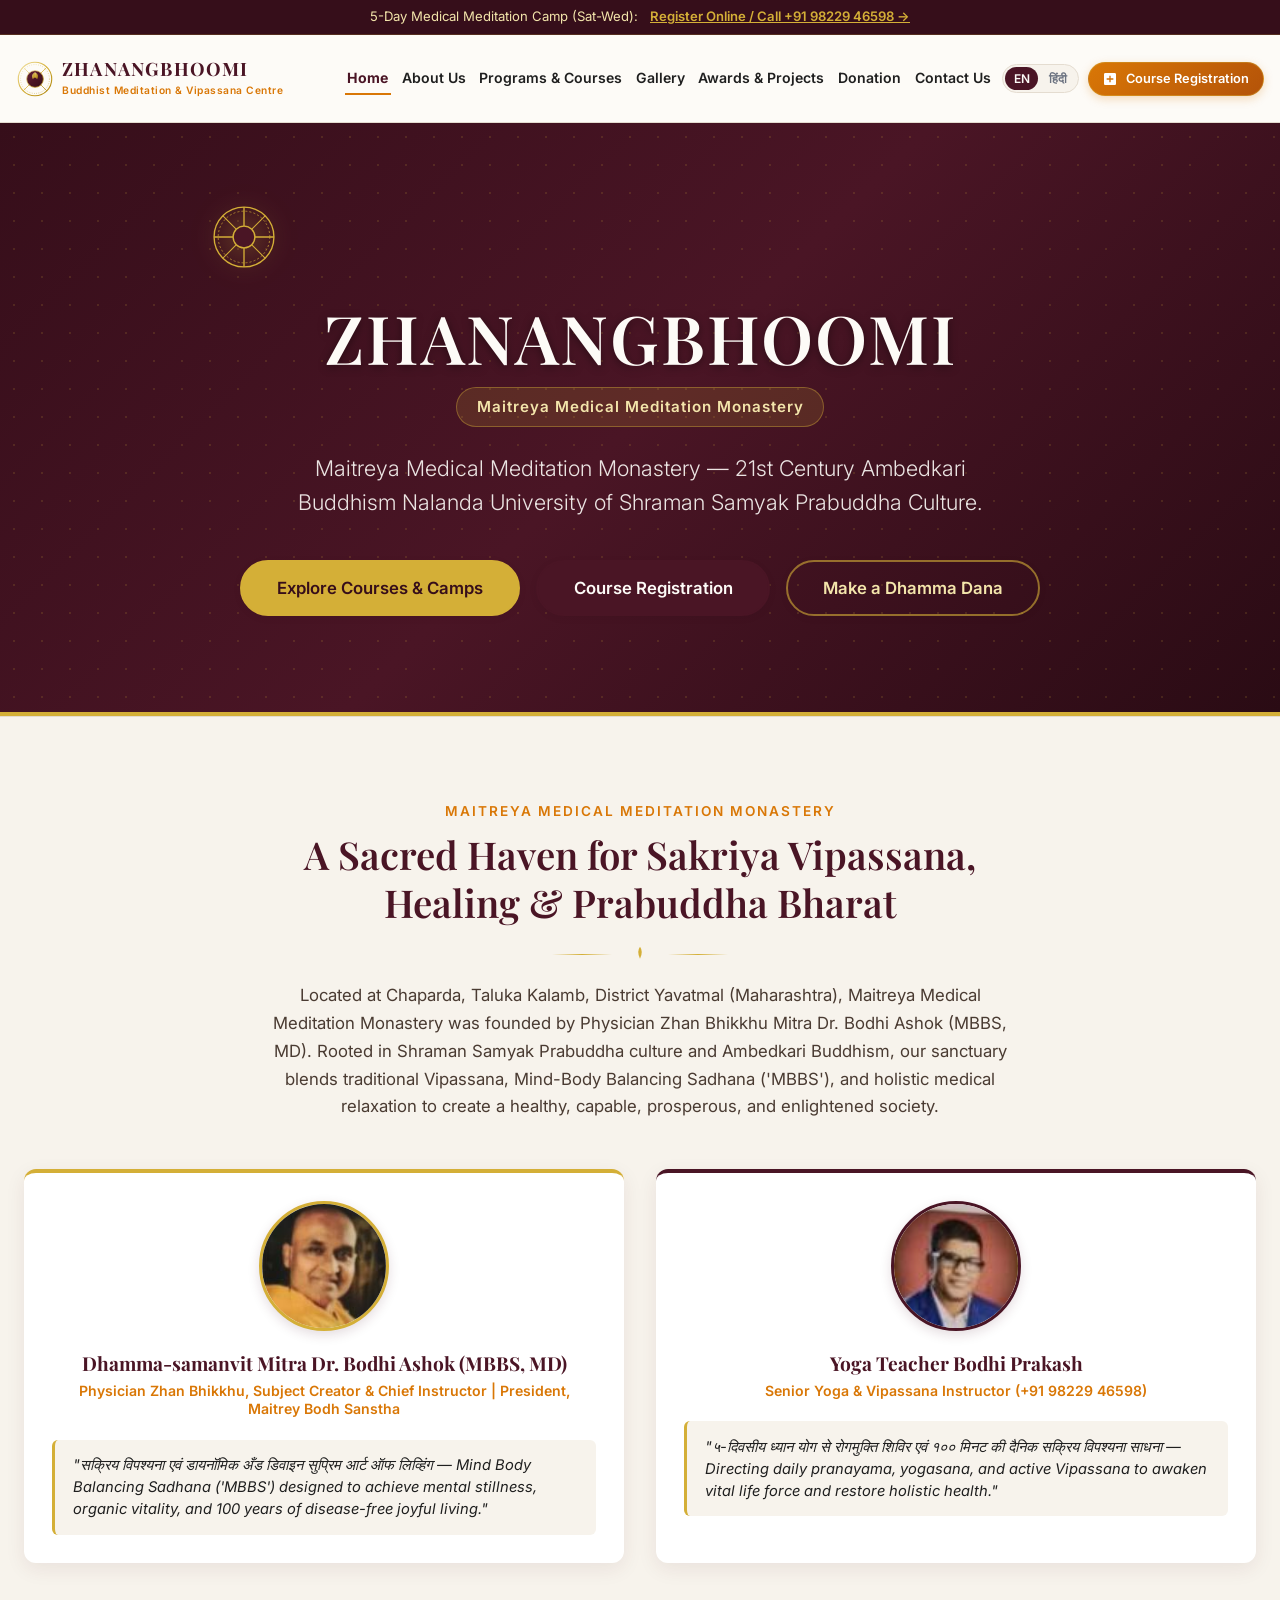
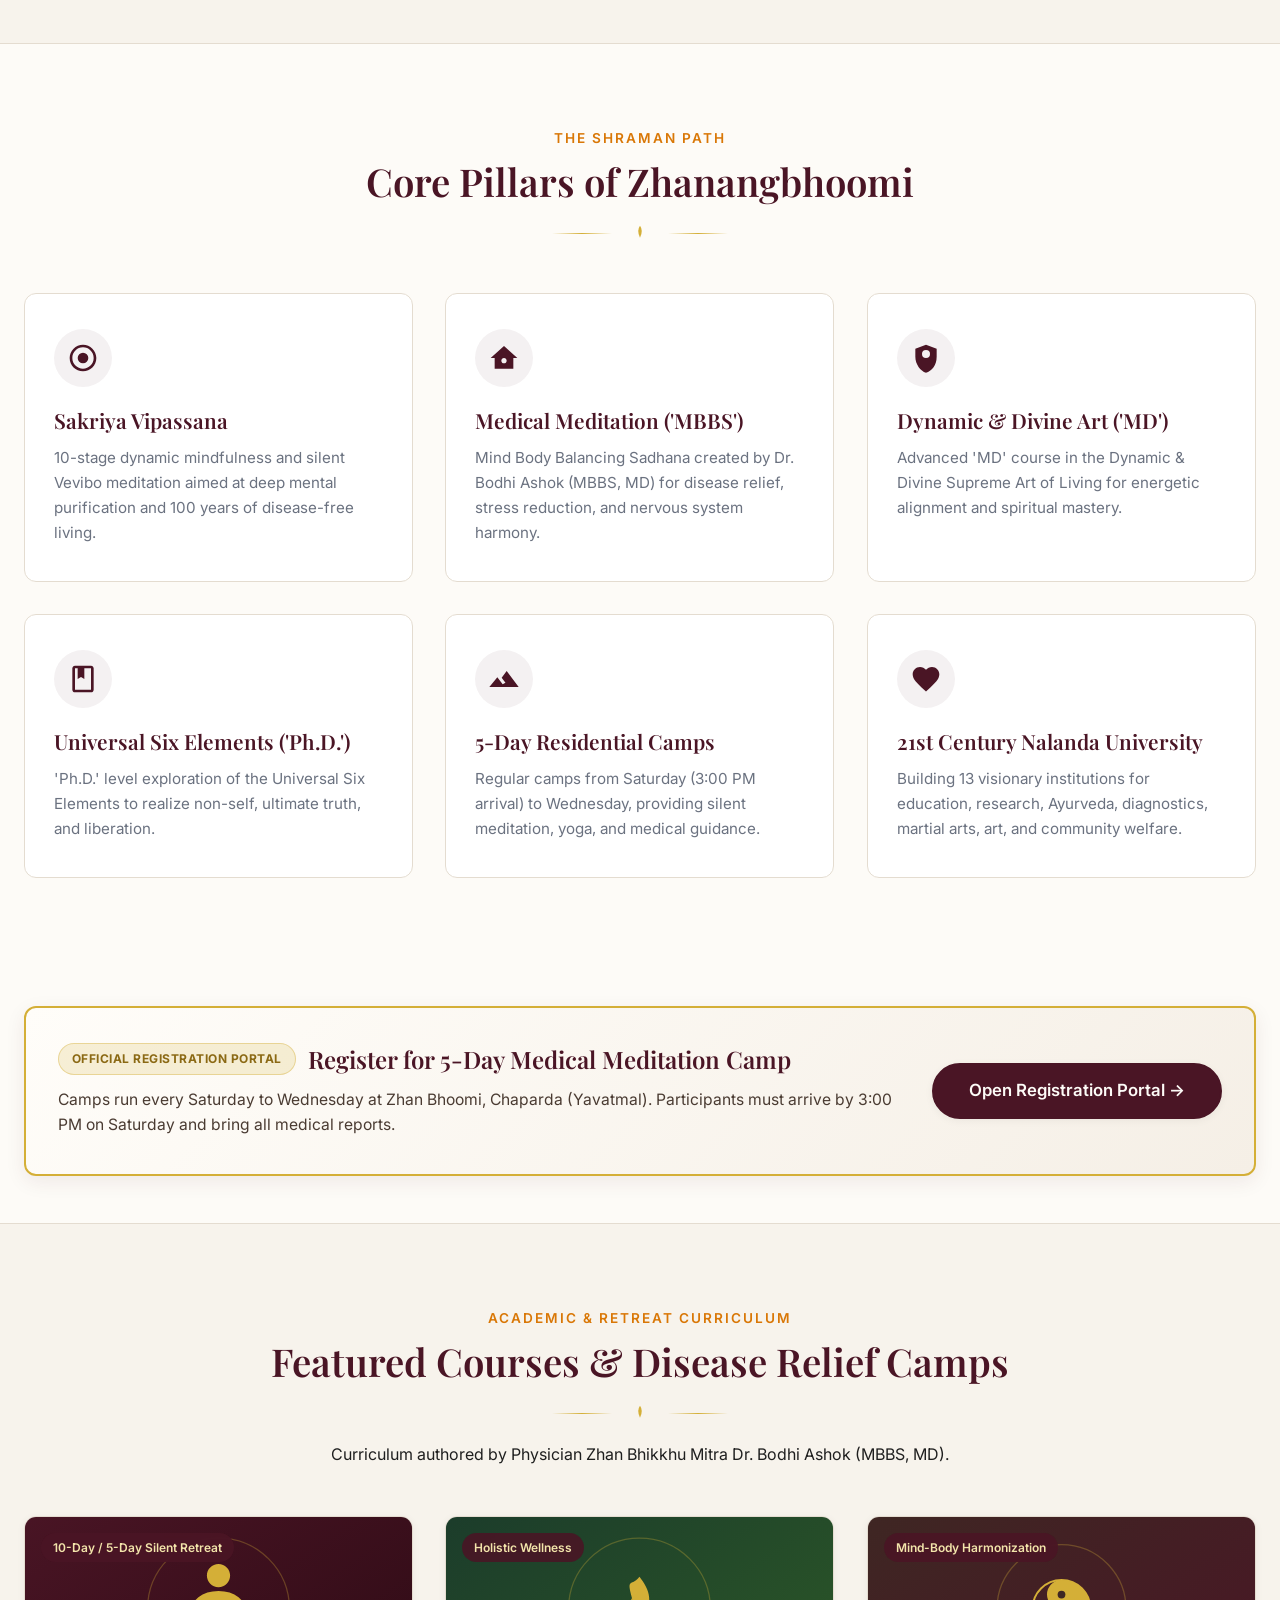
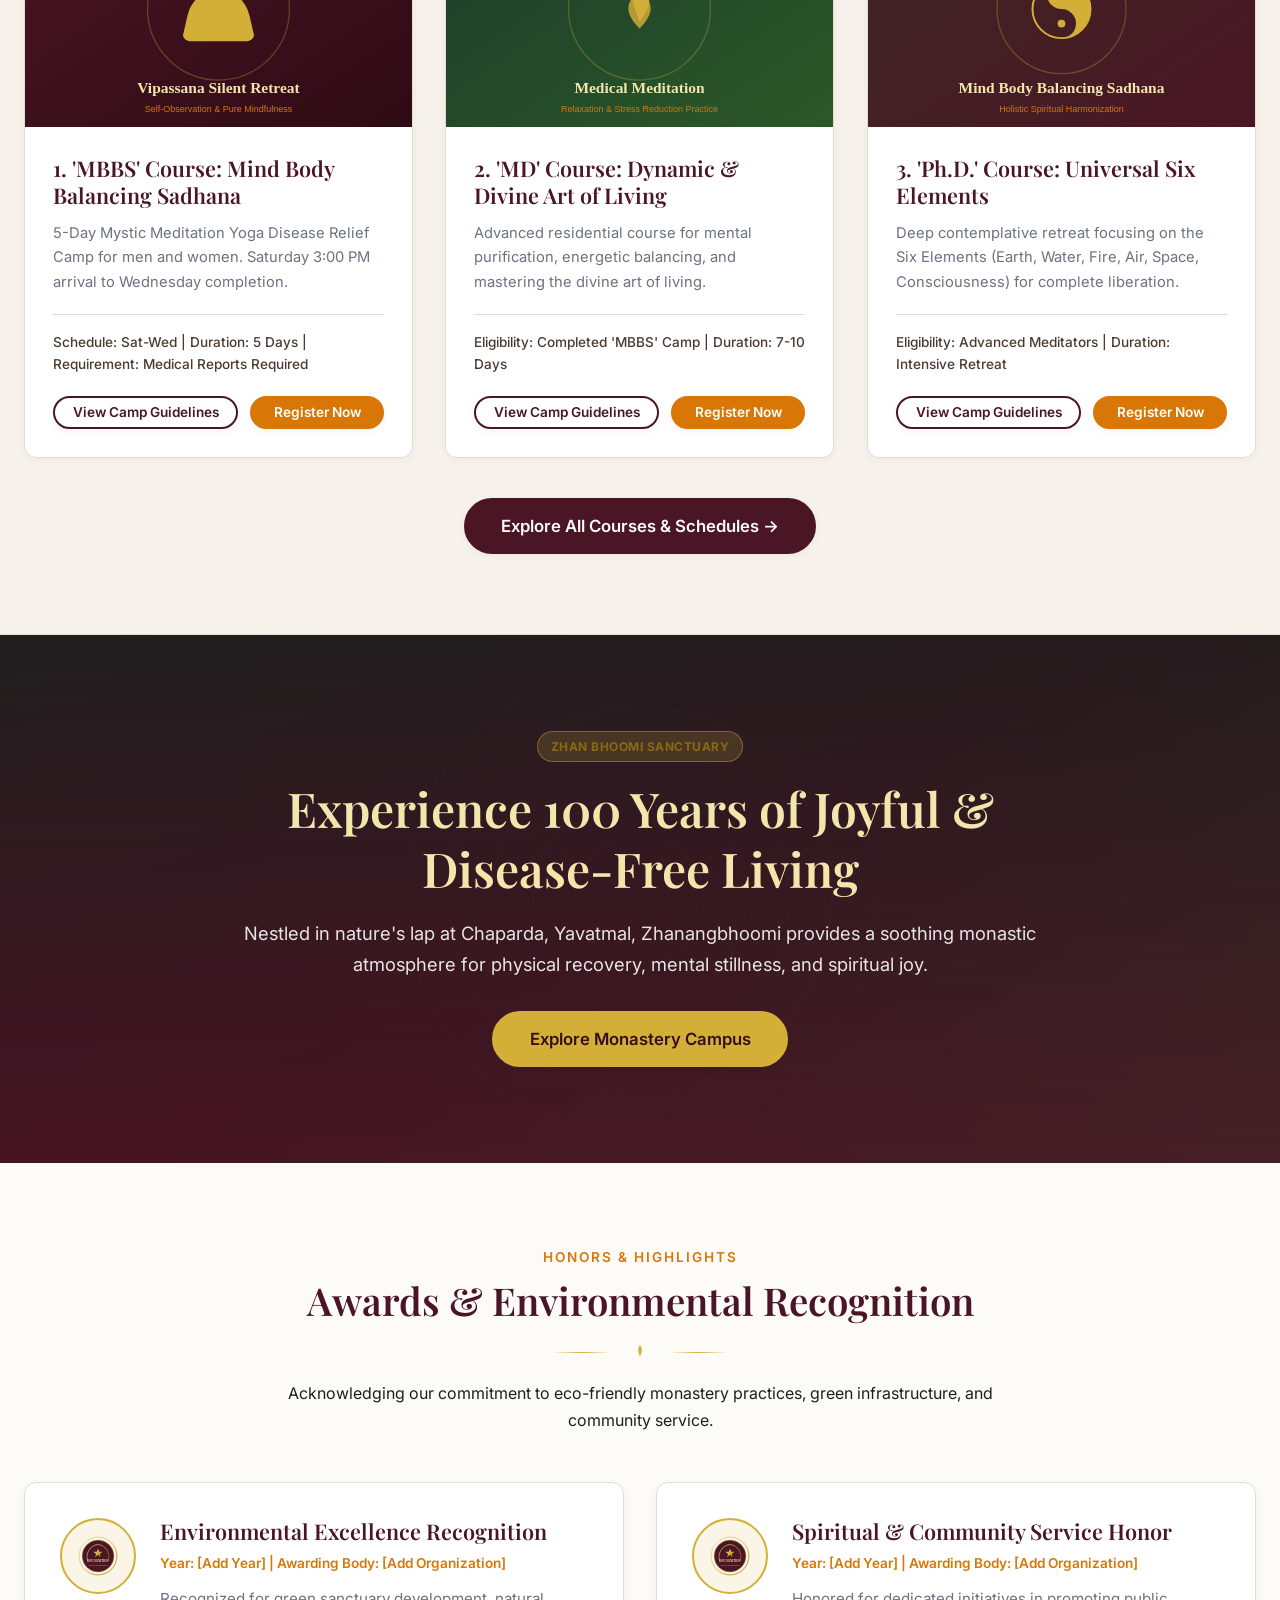
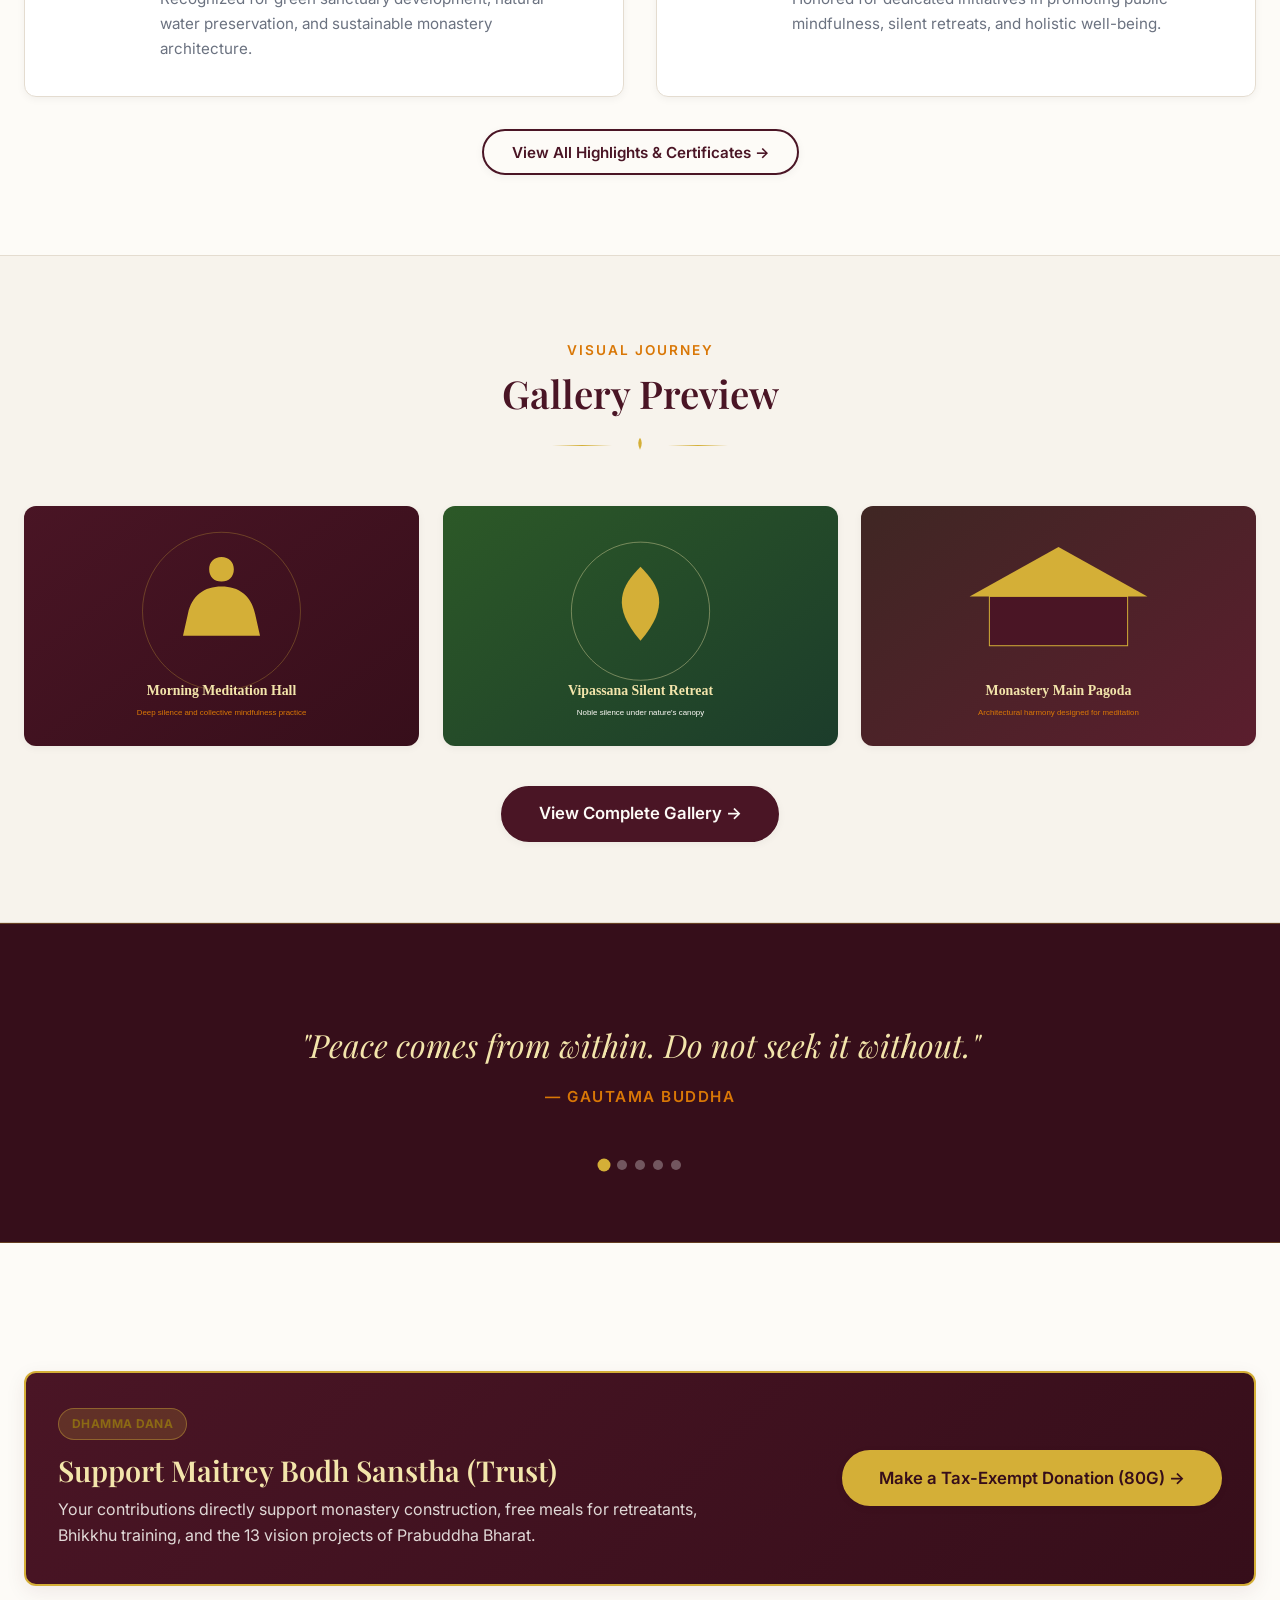
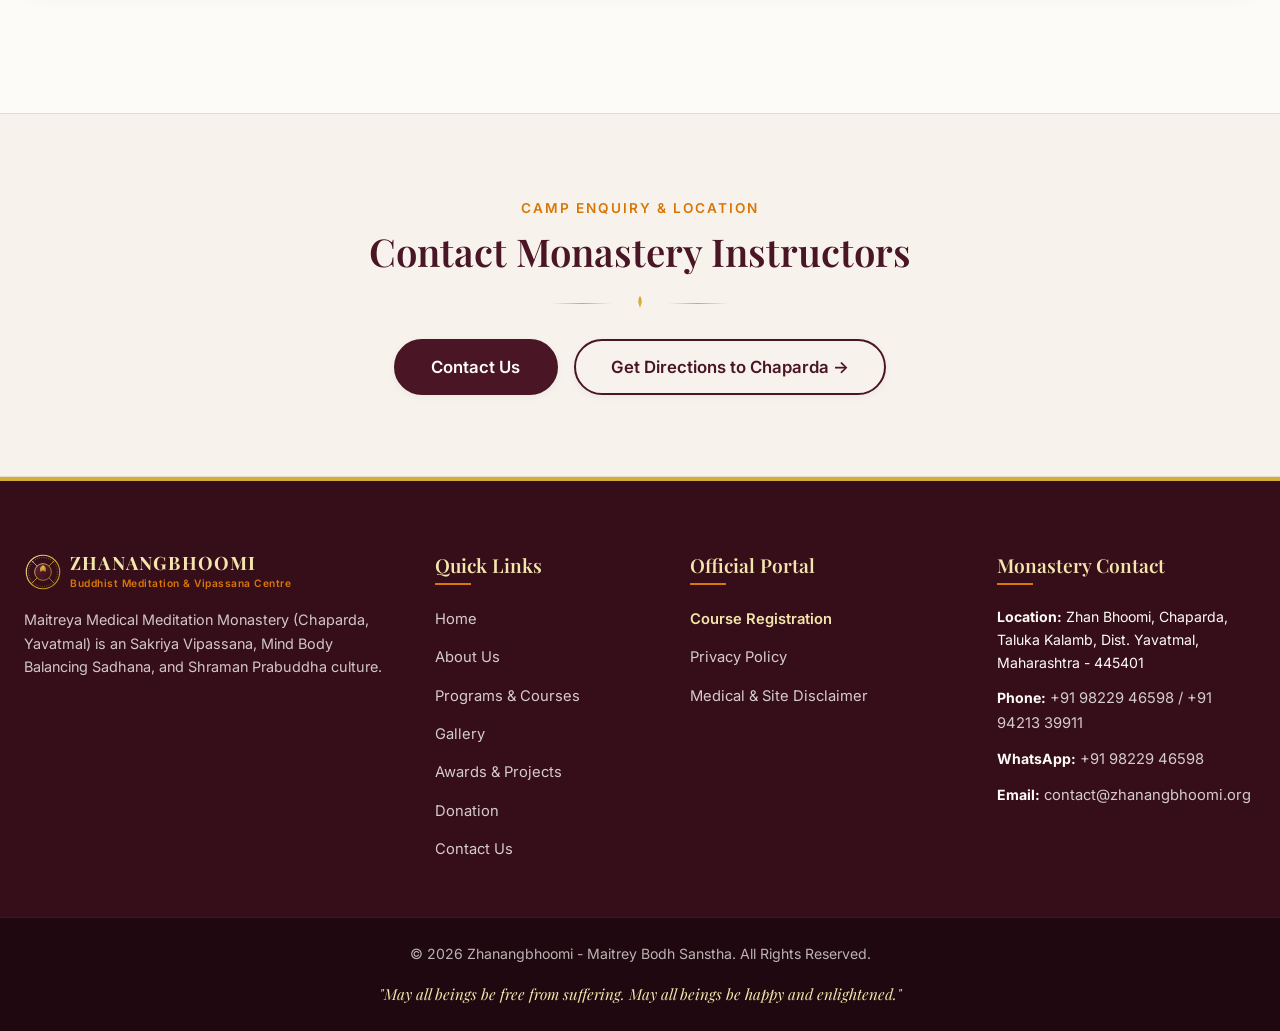
==== index.html @ bb073529 "Initial commit" ====
<!DOCTYPE html>
<html lang="en">
<head>
  <meta charset="UTF-8">
  <meta name="viewport" content="width=device-width, initial-scale=1.0">
  <title>Zhanangbhoomi | Buddhist Meditation &amp; Vipassana Centre</title>
  
  <!-- SEO & OpenGraph Meta Tags -->
  <meta name="description" content="Zhanangbhoomi is a peaceful Buddhist meditation, Vipassana and Medical Meditation Centre dedicated to mindfulness, inner peace, mind-body balance, and spiritual growth.">
  <meta name="keywords" content="Zhanangbhoomi, Buddhist Meditation, Vipassana Centre, Medical Meditation, Mind Body Balancing Sadhana, Maitreya Monastery, Yoga, Meditation Camp">
  <meta name="author" content="Zhanangbhoomi Buddhist Monastery">
  <link rel="canonical" href="https://zhanangbhoomi.org/">

  <!-- OpenGraph / Facebook -->
  <meta property="og:type" content="website">
  <meta property="og:url" content="https://zhanangbhoomi.org/">
  <meta property="og:title" content="Zhanangbhoomi | Buddhist Meditation & Vipassana Centre">
  <meta property="og:description" content="A peaceful sanctuary for meditation, mindfulness, Vipassana, and spiritual transformation.">
  <meta property="og:image" content="https://zhanangbhoomi.org/assets/images/hero/hero-bg.svg">

  <!-- Twitter Card -->
  <meta name="twitter:card" content="summary_large_image">
  <meta name="twitter:title" content="Zhanangbhoomi | Buddhist Meditation & Vipassana Centre">
  <meta name="twitter:description" content="A peaceful sanctuary for meditation, mindfulness, Vipassana, and spiritual transformation.">

  <!-- Stylesheets -->
  <link rel="stylesheet" href="assets/css/style.css">
  <link rel="stylesheet" href="assets/css/animation.css">

  <!-- Favicon / SVG Mark -->
  <link rel="icon" type="image/svg+xml" href="assets/images/logo/logo-mark.svg">
</head>
<body>

  <!-- Top Announcement Bar -->
  <div class="top-notice-bar">
    <div class="container">
      <span data-i18n="top_notice">Official Registration Portal:</span>
      <a href="https://course.zhanangbhoomi.org" target="_blank" rel="noopener noreferrer" data-i18n="top_notice_link">Register for Upcoming Meditation Courses &rarr;</a>
    </div>
  </div>

  <!-- Site Sticky Header -->
  <header class="site-header">
    <div class="container">
      <div class="header-inner">
        <!-- Logo -->
        <a href="index.html" class="brand-logo" aria-label="Zhanangbhoomi Homepage">
          <img src="assets/images/logo/logo-mark.svg" alt="Zhanangbhoomi Lotus Emblem" class="logo-icon-svg">
          <div class="brand-text-group">
            <span class="brand-name" data-i18n="hero_title">ZHANANGBHOOMI</span>
            <span class="brand-subtitle" data-i18n="site_subtitle">Buddhist Meditation &amp; Vipassana Centre</span>
          </div>
        </a>

        <!-- Mobile Menu Toggle Button -->
        <button type="button" class="mobile-nav-toggle" aria-label="Toggle Navigation Menu" aria-expanded="false">
          <span class="hamburger-line line-1"></span>
          <span class="hamburger-line line-2"></span>
          <span class="hamburger-line line-3"></span>
        </button>

        <!-- Navigation Links Wrapper -->
        <div class="nav-menu-wrapper">
          <nav aria-label="Main Navigation">
            <ul class="nav-list">
              <li><a href="index.html" class="nav-link active" data-i18n="nav_home">Home</a></li>
              <li><a href="about.html" class="nav-link" data-i18n="nav_about">About Us</a></li>
              <li><a href="programs.html" class="nav-link" data-i18n="nav_programs">Programs</a></li>
              <li><a href="gallery.html" class="nav-link" data-i18n="nav_gallery">Gallery</a></li>
              <li><a href="awards.html" class="nav-link" data-i18n="nav_awards">Awards</a></li>
              <li><a href="donation.html" class="nav-link" data-i18n="nav_donation">Donation</a></li>
              <li><a href="contact.html" class="nav-link" data-i18n="nav_contact">Contact</a></li>
            </ul>
          </nav>

          <!-- Language Selector -->
          <div class="lang-selector" role="group" aria-label="Language Selector">
            <button type="button" class="lang-btn active" data-lang="en">EN</button>
            <button type="button" class="lang-btn" data-lang="hi">हिंदी</button>
          </div>

          <!-- Customized Registration Portal Action Button -->
          <div class="header-actions">
            <a href="https://course.zhanangbhoomi.org" target="_blank" rel="noopener noreferrer" class="btn-registration-portal js-portal-url">
              <svg class="portal-icon" viewBox="0 0 24 24"><path d="M19 3H5c-1.1 0-2 .9-2 2v14c0 1.1.9 2 2 2h14c1.1 0 2-.9 2-2V5c0-1.1-.9-2-2-2zm-2 10h-4v4h-2v-4H7v-2h4V7h2v4h4v2z"/></svg>
              <span data-i18n="nav_register_btn">Course Registration</span>
            </a>
          </div>
        </div>
      </div>
    </div>
  </header>
  <div class="nav-backdrop"></div>

  <!-- Main Content -->
  <main id="main-content">

    <!-- Hero Section -->
    <section class="hero-section">
      <div class="hero-bg-pattern"></div>
      <div class="container">
        <div class="hero-content reveal">
          <div class="hero-symbol-wrapper">
            <svg class="hero-dharma-icon lotus-glow" viewBox="0 0 100 100">
              <circle cx="50" cy="50" r="44" fill="none" stroke="#D4AF37" stroke-width="2"/>
              <circle cx="50" cy="50" r="38" fill="none" stroke="#D4AF37" stroke-width="1" stroke-dasharray="3,3"/>
              <line x1="50" y1="6" x2="50" y2="94" stroke="#D4AF37" stroke-width="2"/>
              <line x1="6" y1="50" x2="94" y2="50" stroke="#D4AF37" stroke-width="2"/>
              <line x1="19" y1="19" x2="81" y2="81" stroke="#D4AF37" stroke-width="1.5"/>
              <line x1="19" y1="81" x2="81" y2="19" stroke="#D4AF37" stroke-width="1.5"/>
              <circle cx="50" cy="50" r="16" fill="#4A1525" stroke="#D4AF37" stroke-width="2"/>
            </svg>
          </div>

          <h1 class="hero-title" data-i18n="hero_title">ZHANANGBHOOMI</h1>
          <div class="hero-subtitle-pill" data-i18n="monastery_title">Maitreya Medical Meditation Monastery &amp; Vipassana Centre</div>

          <p class="hero-tagline" data-i18n="hero_tagline">
            A peaceful sanctuary dedicated to meditation, mindfulness, Vipassana, mind-body balancing, and inner spiritual transformation.
          </p>

          <div class="hero-buttons">
            <a href="programs.html" class="btn btn-gold btn-lg" data-i18n="btn_explore_programs">
              Explore Meditation Programs
            </a>
            <a href="https://course.zhanangbhoomi.org" target="_blank" rel="noopener noreferrer" class="btn btn-primary btn-lg js-portal-url" data-i18n="nav_register_btn">
              Course Registration
            </a>
            <a href="donation.html" class="btn btn-outline btn-lg" style="color: var(--color-gold-light); border-color: rgba(212,175,55,0.6);" data-i18n="btn_support_centre">
              Support Our Centre
            </a>
          </div>
        </div>
      </div>
    </section>

    <!-- Welcome Section -->
    <section class="section-padding bg-alt">
      <div class="container">
        <div class="section-header reveal">
          <span class="section-subtitle" data-i18n="welcome_subtitle">WELCOME TO ZHANANGBHOOMI</span>
          <h2 class="section-title" data-i18n="welcome_title">A Peaceful Haven for Silence, Healing &amp; Dhamma</h2>
          <div class="divider-lotus">
            <svg class="lotus-icon-small" viewBox="0 0 100 100">
              <path d="M50 20 Q65 40 50 70 Q35 40 50 20 Z" fill="#D4AF37"/>
            </svg>
          </div>
          <p style="font-size: 1.05rem; color: var(--color-earth);" data-i18n="welcome_text">
            Nestled in a pristine natural environment, Zhanangbhoomi offers a serene space for seekers, meditators, and individuals longing for mental clarity and spiritual awakening. Rooted in traditional Buddhist philosophy and compassionate mindfulness, our monastery provides authentic guidance in Vipassana, Medical Meditation, and Mind-Body Balancing Sadhana.
          </p>
        </div>

        <!-- Teachers Section -->
        <div class="grid-2" style="display: grid; grid-template-columns: repeat(auto-fit, minmax(320px, 1fr)); gap: 2rem; margin-top: 2rem;">
          <div class="teacher-card reveal delay-100">
            <div class="teacher-img-wrapper">
              <img src="assets/images/instructors/dr-bodhi-ashok.jpg" alt="Dhamma-samanvit Mitra Dr. Bodhi Ashok (MBBS, MD)" class="teacher-img" loading="lazy">
            </div>
            <h3 class="teacher-name" data-i18n="founder_title">Dhamma-samanvit Mitra Dr. Bodhi Ashok (MBBS, MD)</h3>
            <div class="teacher-role" data-i18n="founder_role">Physician Zhan Bhikkhu, Subject Creator &amp; Chief Instructor | President, Maitrey Bodh Sanstha</div>
            <div class="teacher-thoughts">
              "सक्रिय विपश्यना एवं डायनॉमिक अँड डिवाइन सुप्रिम आर्ट ऑफ लिव्हिंग — Mind Body Balancing Sadhana ('MBBS') designed to achieve mental stillness, organic vitality, and 100 years of disease-free joyful living."
            </div>
          </div>

          <div class="teacher-card reveal delay-200" style="border-top-color: var(--color-burgundy);">
            <div class="teacher-img-wrapper" style="border-color: var(--color-burgundy);">
              <img src="assets/images/instructors/bodhi-prakash.jpg" alt="Yoga Teacher Bodhi Prakash" class="teacher-img" loading="lazy">
            </div>
            <h3 class="teacher-name" data-i18n="instructor_title">Yoga Teacher Bodhi Prakash</h3>
            <div class="teacher-role" data-i18n="instructor_role">Senior Yoga &amp; Vipassana Instructor (+91 98229 46598 / +91 94213 39911)</div>
            <div class="teacher-thoughts">
              "५-दिवसीय ध्यान योग से रोगमुक्ति शिविर एवं १०० मिनट की दैनिक सक्रिय विपश्यना साधना — Directing daily pranayama, yogasana, and active Vipassana to awaken vital life force and restore holistic health."
            </div>
          </div>
        </div>

      </div>
    </section>

    <!-- Why Visit Section -->
    <section class="section-padding">
      <div class="container">
        <div class="section-header reveal">
          <span class="section-subtitle" data-i18n="why_subtitle">THE DHAMMA PATH</span>
          <h2 class="section-title" data-i18n="why_title">Why Experience Zhanangbhoomi?</h2>
          <div class="divider-lotus">
            <svg class="lotus-icon-small" viewBox="0 0 100 100">
              <path d="M50 20 Q65 40 50 70 Q35 40 50 20 Z" fill="#D4AF37"/>
            </svg>
          </div>
        </div>

        <div class="grid-3">
          <div class="feature-card reveal delay-100">
            <div class="feature-icon-wrapper">
              <svg class="feature-icon-svg" viewBox="0 0 24 24"><path d="M12 2C6.48 2 2 6.48 2 12s4.48 10 10 10 10-4.48 10-10S17.52 2 12 2zm0 18c-4.41 0-8-3.59-8-8s3.59-8 8-8 8 3.59 8 8-3.59 8-8 8z"/><circle cx="12" cy="12" r="4"/></svg>
            </div>
            <h3 class="feature-title" data-i18n="f1_title">Vipassana Meditation</h3>
            <p class="feature-desc" data-i18n="f1_desc">Experience self-observation and deep mental purification through authentic silent retreats designed to cultivate wisdom and equanimity.</p>
          </div>

          <div class="feature-card reveal delay-200">
            <div class="feature-icon-wrapper">
              <svg class="feature-icon-svg" viewBox="0 0 24 24"><path d="M12 3L2 12h3v8h14v-8h3L12 3zm0 13c-1.1 0-2-.9-2-2s.9-2 2-2 2 .9 2 2-.9 2-2 2z"/></svg>
            </div>
            <h3 class="feature-title" data-i18n="f2_title">Peaceful Environment</h3>
            <p class="feature-desc" data-i18n="f2_desc">Immerse yourself in clean air, lush monastery gardens, and quiet contemplation halls away from city distractions.</p>
          </div>

          <div class="feature-card reveal delay-300">
            <div class="feature-icon-wrapper">
              <svg class="feature-icon-svg" viewBox="0 0 24 24"><path d="M12 2L4 5v6c0 5.55 3.84 10.74 8 12 4.16-1.26 8-5.45 8-12V5l-8-3zm0 4a3 3 0 110 6 3 3 0 010-6z"/></svg>
            </div>
            <h3 class="feature-title" data-i18n="f3_title">Mind Body Balancing</h3>
            <p class="feature-desc" data-i18n="f3_desc">Integrated Medical Meditation and gentle yoga practices intended to support relaxation, emotional equilibrium, and holistic well-being.</p>
          </div>

          <div class="feature-card reveal delay-100">
            <div class="feature-icon-wrapper">
              <svg class="feature-icon-svg" viewBox="0 0 24 24"><path d="M18 2H6c-1.1 0-2 .9-2 2v16c0 1.1.9 2 2 2h12c1.1 0 2-.9 2-2V4c0-1.1-.9-2-2-2zm0 18H6V4h2v8l2.5-1.5L13 12V4h5v16z"/></svg>
            </div>
            <h3 class="feature-title" data-i18n="f4_title">Buddhist Teachings</h3>
            <p class="feature-desc" data-i18n="f4_desc">Learn timeless principles of Metta (loving-kindness), Karuna (compassion), Sila (moral discipline), and Panna (wisdom).</p>
          </div>

          <div class="feature-card reveal delay-200">
            <div class="feature-icon-wrapper">
              <svg class="feature-icon-svg" viewBox="0 0 24 24"><path d="M14 6l-3.75 5 2.85 3.8L11 16l-4-5.33L1 18h22L14 6z"/></svg>
            </div>
            <h3 class="feature-title" data-i18n="f5_title">Nature &amp; Silence</h3>
            <p class="feature-desc" data-i18n="f5_desc">Surround yourself with mountains, trees, and soothing natural silence that naturally stills the racing mind.</p>
          </div>

          <div class="feature-card reveal delay-300">
            <div class="feature-icon-wrapper">
              <svg class="feature-icon-svg" viewBox="0 0 24 24"><path d="M12 21.35l-1.45-1.32C5.4 15.36 2 12.28 2 8.5 2 5.42 4.42 3 7.5 3c1.74 0 3.41.81 4.5 2.09C13.09 3.81 14.76 3 16.5 3 19.58 3 22 5.42 22 8.5c0 3.78-3.4 6.86-8.55 11.54L12 21.35z"/></svg>
            </div>
            <h3 class="feature-title" data-i18n="f6_title">Personal Transformation</h3>
            <p class="feature-desc" data-i18n="f6_desc">Develop inner resilience, emotional clarity, and a deeper connection to your higher spiritual potential.</p>
          </div>
        </div>
      </div>
    </section>

    <!-- Official Course Registration Portal Component -->
    <section class="container">
      <div class="portal-component-banner reveal">
        <div class="portal-banner-inner">
          <div class="portal-info">
            <div class="portal-header-group">
              <span class="badge badge-gold" data-i18n="portal_badge">Official Registration Portal</span>
              <h3 class="portal-title" data-i18n="portal_banner_title">Manage Your Meditation Course Registration</h3>
            </div>
            <p class="portal-desc" data-i18n="portal_banner_desc">
              Course registration and participant management for all Vipassana retreats, 5-day camps, and medical meditation programs are handled securely through our official online portal.
            </p>
          </div>
          <div class="portal-cta">
            <a href="https://course.zhanangbhoomi.org" target="_blank" rel="noopener noreferrer" class="btn btn-primary btn-lg js-portal-url" data-i18n="btn_open_portal">
              Open Registration Portal &rarr;
            </a>
          </div>
        </div>
      </div>
    </section>

    <!-- Featured Meditation Programs Section -->
    <section class="section-padding bg-alt">
      <div class="container">
        <div class="section-header reveal">
          <span class="section-subtitle" data-i18n="courses_subtitle">UPCOMING COURSES &amp; CAMPS</span>
          <h2 class="section-title" data-i18n="courses_title">Meditation &amp; Sadhana Programs</h2>
          <div class="divider-lotus">
            <svg class="lotus-icon-small" viewBox="0 0 100 100">
              <path d="M50 20 Q65 40 50 70 Q35 40 50 20 Z" fill="#D4AF37"/>
            </svg>
          </div>
          <p data-i18n="courses_lead">Explore structured retreats designed for beginners as well as experienced meditators.</p>
        </div>

        <div class="grid-3">
          <article class="course-card reveal delay-100">
            <div class="course-image-wrapper">
              <img src="assets/images/programs/vipassana.svg" alt="Vipassana Meditation Retreat" class="course-img" loading="lazy">
              <span class="course-tag">10-Day / 5-Day Silent Retreat</span>
            </div>
            <div class="course-body">
              <h3 class="course-title" data-i18n="c1_title">1. Vipassana Meditation Retreat</h3>
              <p class="course-desc" data-i18n="c1_desc">An intensive residential course in self-observation and noble silence to experience deep mental stillness and purification.</p>
              <div class="course-meta" data-i18n="c1_meta">
                <span>Duration: 10 Days / 5 Days | Eligibility: All Seekers</span>
              </div>
              <div class="course-actions">
                <a href="programs.html#vipassana" class="btn btn-outline btn-sm" style="flex: 1;" data-i18n="btn_view_details">View Details</a>
                <a href="https://course.zhanangbhoomi.org" target="_blank" rel="noopener noreferrer" class="btn btn-secondary btn-sm js-portal-url" style="flex: 1;" data-i18n="btn_register_now">Register Now</a>
              </div>
            </div>
          </article>

          <article class="course-card reveal delay-200">
            <div class="course-image-wrapper">
              <img src="assets/images/programs/medical-meditation.svg" alt="Medical Meditation Program" class="course-img" loading="lazy">
              <span class="course-tag">Holistic Wellness</span>
            </div>
            <div class="course-body">
              <h3 class="course-title" data-i18n="c2_title">2. Medical Meditation &amp; Relaxation</h3>
              <p class="course-desc" data-i18n="c2_desc">Mindfulness and guided relaxation practices intended to support stress reduction, nervous system calm, and overall well-being.</p>
              <div class="course-meta" data-i18n="c2_meta">
                <span>Duration: 5 Days | Eligibility: Open to All</span>
              </div>
              <div class="course-actions">
                <a href="programs.html#medical-meditation" class="btn btn-outline btn-sm" style="flex: 1;" data-i18n="btn_view_details">View Details</a>
                <a href="https://course.zhanangbhoomi.org" target="_blank" rel="noopener noreferrer" class="btn btn-secondary btn-sm js-portal-url" style="flex: 1;" data-i18n="btn_register_now">Register Now</a>
              </div>
            </div>
          </article>

          <article class="course-card reveal delay-300">
            <div class="course-image-wrapper">
              <img src="assets/images/programs/sadhana.svg" alt="Mind Body Balancing Sadhana" class="course-img" loading="lazy">
              <span class="course-tag">Mind-Body Harmonization</span>
            </div>
            <div class="course-body">
              <h3 class="course-title" data-i18n="c3_title">3. Mind Body Balancing Sadhana</h3>
              <p class="course-desc" data-i18n="c3_desc">A specialized spiritual sadhana combining breathwork, gentle yoga postures, and focused Buddhist concentration exercises.</p>
              <div class="course-meta" data-i18n="c3_meta">
                <span>Duration: 7 Days | Eligibility: Beginners &amp; Advanced</span>
              </div>
              <div class="course-actions">
                <a href="programs.html#sadhana" class="btn btn-outline btn-sm" style="flex: 1;" data-i18n="btn_view_details">View Details</a>
                <a href="https://course.zhanangbhoomi.org" target="_blank" rel="noopener noreferrer" class="btn btn-secondary btn-sm js-portal-url" style="flex: 1;" data-i18n="btn_register_now">Register Now</a>
              </div>
            </div>
          </article>
        </div>

        <div class="text-center" style="margin-top: 2.5rem;">
          <a href="programs.html" class="btn btn-primary btn-lg" data-i18n="btn_view_all_courses">View All Meditation Courses &rarr;</a>
        </div>
      </div>
    </section>

    <!-- Monastery Environment Showcase Banner -->
    <section class="environment-banner reveal">
      <div class="container">
        <div class="environment-text">
          <span class="badge badge-gold" style="margin-bottom: 1rem;" data-i18n="env_badge">PEACEFUL SANCTUARY</span>
          <h2 class="environment-heading" data-i18n="env_title">A Place Where Nature, Silence &amp; Meditation Come Together</h2>
          <p style="font-size: 1.15rem; opacity: 0.9; margin-bottom: 2rem;" data-i18n="env_desc">
            Experience the soothing atmosphere of Maitreya Monastery — where sacred grounds, natural greenery, and disciplined monastic life create the ideal environment for spiritual transformation.
          </p>
          <a href="gallery.html" class="btn btn-gold btn-lg" data-i18n="btn_explore_env">Explore Monastery Environment</a>
        </div>
      </div>
    </section>

    <!-- Awards & Recognition Preview Section -->
    <section class="section-padding">
      <div class="container">
        <div class="section-header reveal">
          <span class="section-subtitle" data-i18n="awards_subtitle">HONORS &amp; HIGHLIGHTS</span>
          <h2 class="section-title" data-i18n="awards_title">Awards &amp; Environmental Recognition</h2>
          <div class="divider-lotus">
            <svg class="lotus-icon-small" viewBox="0 0 100 100">
              <path d="M50 20 Q65 40 50 70 Q35 40 50 20 Z" fill="#D4AF37"/>
            </svg>
          </div>
          <p data-i18n="awards_lead">Acknowledging our commitment to eco-friendly monastery practices, green infrastructure, and community service.</p>
        </div>

        <div class="grid-2" style="display: grid; grid-template-columns: repeat(auto-fit, minmax(320px, 1fr)); gap: 2rem;">
          <div class="award-card reveal delay-100">
            <div class="award-badge-wrapper">
              <img src="assets/images/awards/award-placeholder.svg" alt="Award Badge" class="award-badge-icon">
            </div>
            <div class="award-details">
              <h3 class="award-title" data-i18n="a1_title">Environmental Excellence Recognition</h3>
              <div class="award-meta-line" data-i18n="a1_meta">Year: [Add Year] | Awarding Body: [Add Organization]</div>
              <p class="award-desc" data-i18n="a1_desc">Recognized for green sanctuary development, natural water preservation, and sustainable monastery architecture.</p>
            </div>
          </div>

          <div class="award-card reveal delay-200">
            <div class="award-badge-wrapper">
              <img src="assets/images/awards/award-placeholder.svg" alt="Award Badge" class="award-badge-icon">
            </div>
            <div class="award-details">
              <h3 class="award-title" data-i18n="a2_title">Spiritual &amp; Community Service Honor</h3>
              <div class="award-meta-line" data-i18n="a2_meta">Year: [Add Year] | Awarding Body: [Add Organization]</div>
              <p class="award-desc" data-i18n="a2_desc">Honored for dedicated initiatives in promoting public mindfulness, silent retreats, and holistic well-being.</p>
            </div>
          </div>
        </div>

        <div class="text-center" style="margin-top: 2rem;">
          <a href="awards.html" class="btn btn-outline" data-i18n="btn_all_awards">View All Highlights &amp; Certificates &rarr;</a>
        </div>
      </div>
    </section>

    <!-- Gallery Preview Section -->
    <section class="section-padding bg-alt">
      <div class="container">
        <div class="section-header reveal">
          <span class="section-subtitle" data-i18n="gallery_subtitle">VISUAL JOURNEY</span>
          <h2 class="section-title" data-i18n="gallery_title">Gallery Preview</h2>
          <div class="divider-lotus">
            <svg class="lotus-icon-small" viewBox="0 0 100 100">
              <path d="M50 20 Q65 40 50 70 Q35 40 50 20 Z" fill="#D4AF37"/>
            </svg>
          </div>
        </div>

        <div class="gallery-grid">
          <div class="gallery-item reveal delay-100">
            <div class="gallery-card">
              <img src="assets/images/gallery/gallery-1.svg" alt="Morning Meditation Hall" loading="lazy">
              <div class="gallery-overlay">
                <h4 class="gallery-title">Morning Meditation Hall</h4>
                <p class="gallery-desc">Quiet group meditation in the early dawn</p>
              </div>
            </div>
          </div>

          <div class="gallery-item reveal delay-200">
            <div class="gallery-card">
              <img src="assets/images/gallery/gallery-2.svg" alt="Vipassana Silent Retreat" loading="lazy">
              <div class="gallery-overlay">
                <h4 class="gallery-title">Vipassana Silent Retreat</h4>
                <p class="gallery-desc">Meditators practicing walking mindfulness</p>
              </div>
            </div>
          </div>

          <div class="gallery-item reveal delay-300">
            <div class="gallery-card">
              <img src="assets/images/gallery/gallery-3.svg" alt="Monastery Main Pagoda" loading="lazy">
              <div class="gallery-overlay">
                <h4 class="gallery-title">Monastery Main Pagoda</h4>
                <p class="gallery-desc">Peaceful Buddhist architectural dome</p>
              </div>
            </div>
          </div>
        </div>

        <div class="text-center" style="margin-top: 2.5rem;">
          <a href="gallery.html" class="btn btn-primary btn-lg" data-i18n="btn_view_gallery">View Complete Gallery &rarr;</a>
        </div>
      </div>
    </section>

    <!-- Inspirational Quote Rotator Section -->
    <section class="quote-rotator-section">
      <div class="container">
        <div class="quote-box">
          <p id="rotator-quote" class="rotator-quote">"Peace comes from within. Do not seek it without."</p>
          <span id="rotator-author" class="rotator-author">— Gautama Buddha</span>
        </div>
        <div id="rotator-dots" class="rotator-dots"></div>
      </div>
    </section>

    <!-- Donation CTA Section -->
    <section class="section-padding">
      <div class="container">
        <div class="portal-component-banner reveal" style="background: linear-gradient(135deg, #4A1525 0%, #360E1A 100%); color: var(--color-cream); border-color: var(--color-gold);">
          <div class="portal-banner-inner">
            <div>
              <span class="badge badge-gold" style="margin-bottom: 0.75rem;" data-i18n="donation_subtitle">DANA — THE PRACTICE OF GIVING</span>
              <h3 style="color: var(--color-gold-light); font-size: 1.8rem; margin-bottom: 0.5rem;" data-i18n="donation_title">Support the Path of Dhamma</h3>
              <p style="color: rgba(253,251,247,0.85); font-size: 1rem; max-width: 680px;" data-i18n="donation_text">
                Your generous contributions support course maintenance, meals for retreatants, monastery upkeep, and educational Dhamma initiatives.
              </p>
            </div>
            <div>
              <a href="donation.html" class="btn btn-gold btn-lg" data-i18n="btn_make_donation">Make a Donation &rarr;</a>
            </div>
          </div>
        </div>
      </div>
    </section>

    <!-- Contact CTA Section -->
    <section class="section-padding bg-alt text-center">
      <div class="container reveal">
        <span class="section-subtitle" data-i18n="contact_subtitle">VISIT &amp; MEDITATE WITH US</span>
        <h2 class="section-title" data-i18n="contact_title">Experience the Peace of Zhanangbhoomi</h2>
        <div class="divider-lotus">
          <svg class="lotus-icon-small" viewBox="0 0 100 100">
            <path d="M50 20 Q65 40 50 70 Q35 40 50 20 Z" fill="#D4AF37"/>
          </svg>
        </div>
        <div style="display: flex; gap: 1rem; justify-content: center; flex-wrap: wrap; margin-top: 1.5rem;">
          <a href="contact.html" class="btn btn-primary btn-lg" data-i18n="btn_contact_us">Contact Us</a>
          <a href="https://maps.google.com/?q=Zhanangbhoomi+Buddhist+Meditation+Centre" target="_blank" rel="noopener noreferrer" class="btn btn-outline btn-lg js-map-url" data-i18n="btn_get_directions">Get Directions &rarr;</a>
        </div>
      </div>
    </section>

  </main>

  <!-- Site Footer -->
  <footer class="site-footer">
    <div class="container">
      <div class="footer-grid">
        <div class="footer-col-about">
          <a href="index.html" class="brand-logo" style="margin-bottom: 1rem;">
            <img src="assets/images/logo/logo-mark.svg" alt="Zhanangbhoomi Emblem" class="logo-icon-svg">
            <div class="brand-text-group">
              <span class="brand-name" data-i18n="hero_title">ZHANANGBHOOMI</span>
              <span class="brand-subtitle" data-i18n="site_subtitle">Buddhist Meditation &amp; Vipassana Centre</span>
            </div>
          </a>
          <p class="footer-about-text" data-i18n="footer_about">
            Maitreya Medical Meditation Monastery is a peaceful sanctuary devoted to Vipassana, mindfulness, mind-body balancing sadhana, and Buddhist spiritual growth.
          </p>
          <!-- Social Links (Commented Out)
          <div class="social-links">
            <a href="#" target="_blank" rel="noopener noreferrer" class="social-icon-btn" aria-label="Facebook">FB</a>
            <a href="#" target="_blank" rel="noopener noreferrer" class="social-icon-btn" aria-label="Instagram">IG</a>
            <a href="#" target="_blank" rel="noopener noreferrer" class="social-icon-btn" aria-label="YouTube">YT</a>
            <a href="#" class="social-icon-btn js-whatsapp-link" aria-label="WhatsApp">WA</a>
          </div>
          -->
        </div>

        <div>
          <h4 class="footer-heading" data-i18n="footer_quick_links">Quick Links</h4>
          <ul class="footer-links">
            <li><a href="/" data-i18n="nav_home">Home Page</a></li>
            <li><a href="about.html" data-i18n="nav_about">About Zhanangbhoomi</a></li>
            <li><a href="programs.html" data-i18n="nav_programs">Meditation Courses</a></li>
            <li><a href="gallery.html" data-i18n="nav_gallery">Monastery Gallery</a></li>
            <li><a href="awards.html" data-i18n="nav_awards">Awards &amp; Highlights</a></li>
            <li><a href="donation.html" data-i18n="nav_donation">Support Dhamma</a></li>
            <li><a href="contact.html" data-i18n="nav_contact">Contact Us</a></li>
          </ul>
        </div>

        <div>
          <h4 class="footer-heading" data-i18n="footer_official_portal">Official Portal</h4>
          <ul class="footer-links">
            <li><a href="https://course.zhanangbhoomi.org" target="_blank" rel="noopener noreferrer" class="js-portal-url" style="color: var(--color-gold-light); font-weight: 600;" data-i18n="nav_register_btn">&bull; Course Registration Portal</a></li>
            <li><a href="privacy-policy.html">Privacy Policy</a></li>
            <li><a href="disclaimer.html">Medical &amp; Site Disclaimer</a></li>
          </ul>
        </div>

        <div>
          <h4 class="footer-heading" data-i18n="footer_contact_details">Contact Details</h4>
          <ul class="footer-links" style="font-size: 0.88rem;">
            <li><strong>Location:</strong> <span class="js-address">Zhan Bhoomi, Chaparda, Taluka Kalamb, Dist. Yavatmal, Maharashtra - 445401</span></li>
            <li><strong>Phone:</strong> <a href="tel:+919822946598" class="js-phone">+91 98229 46598 / +91 94213 39911</a></li>
            <li><strong>WhatsApp:</strong> <a href="https://wa.me/919822946598" target="_blank" rel="noopener noreferrer" class="js-whatsapp-link">+91 98229 46598</a></li>
            <li><strong>Email:</strong> <a href="mailto:info@zhanangbhoomi.org" class="js-email">info@zhanangbhoomi.org</a></li>
          </ul>
        </div>
      </div>
    </div>

    <div class="footer-bottom">
      <div class="container">
        <p data-i18n="footer_copyright">&copy; 2026 Zhanangbhoomi Buddhist Meditation &amp; Vipassana Centre. All Rights Reserved.</p>
        <p class="metta-quote" data-i18n="metta_quote">"May all beings be happy. May all beings be peaceful."</p>
      </div>
    </div>
  </footer>

  <!-- Scripts -->
  <script src="assets/js/config.js"></script>
  <script src="assets/js/translations.js"></script>
  <script src="assets/js/main.js"></script>
</body>
</html>
---- assets/css/style.css ----
/* ==========================================================================
   ZHANANGBHOOMI - Modern Buddhist Meditation Centre Stylesheet
   Color Palette: Deep Burgundy, Saffron, Warm Gold, Cream, Soft Green, Dark Charcoal
   ========================================================================== */

/* --------------------------------------------------------------------------
   1. GOOGLE FONTS IMPORT & CSS VARIABLES
   -------------------------------------------------------------------------- */
@import url('https://fonts.googleapis.com/css2?family=Inter:wght@300;400;500;600;700&family=Playfair+Display:ital,wght@0,500;0,600;0,700;1,400&family=Noto+Sans+Devanagari:wght@400;500;600&display=swap');

:root {
  /* Color System */
  --color-burgundy: #4A1525;
  --color-burgundy-dark: #360E1A;
  --color-burgundy-light: #641F33;
  --color-saffron: #D97706;
  --color-saffron-hover: #B45309;
  --color-gold: #D4AF37;
  --color-gold-light: #F3E5AB;
  --color-cream: #FDFBF7;
  --color-cream-alt: #F7F3EC;
  --color-sand: #EFE8DC;
  --color-earth: #4A3B32;
  --color-green: #2D5A27;
  --color-green-light: #4D7C47;
  --color-charcoal: #1F1F1F;
  --color-muted: #6B7280;
  --color-white: #FFFFFF;
  --color-border: #E4DCD0;

  /* Typography */
  --font-serif: 'Playfair Display', Georgia, serif;
  --font-sans: 'Inter', -apple-system, BlinkMacSystemFont, 'Segoe UI', Roboto, sans-serif;
  --font-devanagari: 'Noto Sans Devanagari', sans-serif;

  /* Layout & Spacing */
  --header-height: 88px;
  --container-width: 1300px;
  --border-radius-sm: 6px;
  --border-radius-md: 12px;
  --border-radius-lg: 20px;
  --transition-fast: 0.2s ease;
  --transition-normal: 0.3s ease;
  --transition-slow: 0.5s ease;

  /* Shadows */
  --shadow-sm: 0 2px 8px rgba(0, 0, 0, 0.05);
  --shadow-md: 0 6px 20px rgba(74, 21, 37, 0.08);
  --shadow-lg: 0 12px 36px rgba(74, 21, 37, 0.12);
}

/* --------------------------------------------------------------------------
   2. RESET & BASE STYLES
   -------------------------------------------------------------------------- */
*, *::before, *::after {
  box-sizing: border-box;
  margin: 0;
  padding: 0;
}

html {
  scroll-behavior: smooth;
  font-size: 16px;
  -webkit-text-size-adjust: 100%;
}

body {
  font-family: var(--font-sans);
  background-color: var(--color-cream);
  color: var(--color-charcoal);
  line-height: 1.65;
  overflow-x: hidden;
  min-height: 100vh;
  display: flex;
  flex-direction: column;
}

img, svg {
  max-width: 100%;
  height: auto;
  display: block;
}

a {
  color: var(--color-burgundy);
  text-decoration: none;
  transition: color var(--transition-fast);
}

a:hover {
  color: var(--color-saffron);
}

button, input, select, textarea {
  font-family: inherit;
  font-size: inherit;
}

button {
  cursor: pointer;
  border: none;
  background: none;
}

:focus-visible {
  outline: 3px solid var(--color-saffron);
  outline-offset: 3px;
}

.container {
  width: 100%;
  max-width: var(--container-width);
  margin: 0 auto;
  padding: 0 1.5rem;
}

.text-center { text-align: center; }
.text-right { text-align: right; }

/* --------------------------------------------------------------------------
   3. TYPOGRAPHY & SECTION HEADINGS
   -------------------------------------------------------------------------- */
h1, h2, h3, h4, h5, h6 {
  font-family: var(--font-serif);
  color: var(--color-burgundy);
  font-weight: 600;
  line-height: 1.25;
}

h1 { font-size: clamp(2.2rem, 4vw, 3.5rem); }
h2 { font-size: clamp(1.8rem, 3vw, 2.6rem); }
h3 { font-size: clamp(1.3rem, 2vw, 1.8rem); }
h4 { font-size: 1.2rem; }

p {
  margin-bottom: 1rem;
}

p:last-child {
  margin-bottom: 0;
}

.section-header {
  text-align: center;
  max-width: 760px;
  margin: 0 auto 3rem auto;
}

.section-subtitle {
  text-transform: uppercase;
  letter-spacing: 2px;
  font-size: 0.85rem;
  font-weight: 600;
  color: var(--color-saffron);
  margin-bottom: 0.5rem;
  display: inline-block;
}

.section-title {
  margin-bottom: 1rem;
  position: relative;
}

.divider-lotus {
  display: flex;
  align-items: center;
  justify-content: center;
  gap: 1rem;
  margin: 1rem 0;
}

.divider-lotus::before,
.divider-lotus::after {
  content: '';
  height: 1px;
  width: 60px;
  background: linear-gradient(90deg, transparent, var(--color-gold), transparent);
}

.lotus-icon-small {
  width: 24px;
  height: 24px;
  fill: var(--color-gold);
}

/* --------------------------------------------------------------------------
   4. BUTTONS & BADGES
   -------------------------------------------------------------------------- */
.btn {
  display: inline-flex;
  align-items: center;
  justify-content: center;
  gap: 0.6rem;
  padding: 0.85rem 1.75rem;
  font-size: 0.95rem;
  font-weight: 600;
  border-radius: 50px;
  transition: all var(--transition-normal);
  text-decoration: none;
  line-height: 1;
  box-shadow: var(--shadow-sm);
  white-space: nowrap;
}

.btn-primary {
  background-color: var(--color-burgundy);
  color: var(--color-cream);
  border: 2px solid var(--color-burgundy);
}

.btn-primary:hover {
  background-color: var(--color-saffron);
  border-color: var(--color-saffron);
  color: var(--color-white);
  transform: translateY(-2px);
  box-shadow: var(--shadow-md);
}

.btn-secondary {
  background-color: var(--color-saffron);
  color: var(--color-white);
  border: 2px solid var(--color-saffron);
}

.btn-secondary:hover {
  background-color: var(--color-saffron-hover);
  border-color: var(--color-saffron-hover);
  color: var(--color-white);
  transform: translateY(-2px);
}

.btn-outline {
  background-color: transparent;
  color: var(--color-burgundy);
  border: 2px solid var(--color-burgundy);
}

.btn-outline:hover {
  background-color: var(--color-burgundy);
  color: var(--color-cream);
  transform: translateY(-2px);
}

.btn-gold {
  background-color: var(--color-gold);
  color: var(--color-burgundy-dark);
  border: 2px solid var(--color-gold);
}

.btn-gold:hover {
  background-color: #C5A030;
  color: var(--color-burgundy-dark);
  transform: translateY(-2px);
}

/* Custom Registration Portal Header Button */
.btn-registration-portal {
  background: linear-gradient(135deg, var(--color-saffron) 0%, #B45309 100%);
  color: #FFFFFF !important;
  font-size: 0.86rem;
  font-weight: 600;
  padding: 0.65rem 1.25rem;
  border-radius: 50px;
  border: 1px solid rgba(212, 175, 55, 0.4);
  box-shadow: 0 3px 10px rgba(217, 119, 6, 0.25);
  white-space: nowrap;
  display: inline-flex;
  align-items: center;
  gap: 0.5rem;
  transition: all var(--transition-normal);
  text-decoration: none;
  line-height: 1;
}

.btn-registration-portal:hover {
  background: linear-gradient(135deg, var(--color-burgundy) 0%, #360E1A 100%);
  color: var(--color-gold-light) !important;
  border-color: var(--color-gold);
  transform: translateY(-2px);
  box-shadow: 0 5px 15px rgba(74, 21, 37, 0.3);
}

.btn-registration-portal .portal-icon {
  width: 16px;
  height: 16px;
  fill: currentColor;
  flex-shrink: 0;
}

.btn-sm {
  padding: 0.5rem 1.1rem;
  font-size: 0.85rem;
}

.btn-lg {
  padding: 1.1rem 2.2rem;
  font-size: 1.05rem;
}

.badge {
  display: inline-flex;
  align-items: center;
  gap: 0.4rem;
  padding: 0.3rem 0.8rem;
  font-size: 0.75rem;
  font-weight: 700;
  text-transform: uppercase;
  letter-spacing: 0.5px;
  border-radius: 50px;
  background-color: rgba(217, 119, 6, 0.12);
  color: var(--color-saffron);
  border: 1px solid rgba(217, 119, 6, 0.3);
}

.badge-gold {
  background-color: rgba(212, 175, 55, 0.18);
  color: #8B6914;
  border-color: rgba(212, 175, 55, 0.4);
}

/* --------------------------------------------------------------------------
   5. HEADER & NAVIGATION
   -------------------------------------------------------------------------- */
.top-notice-bar {
  background-color: var(--color-burgundy-dark);
  color: var(--color-gold-light);
  font-size: 0.82rem;
  padding: 0.4rem 0;
  text-align: center;
  border-bottom: 1px solid rgba(212, 175, 55, 0.2);
}

.top-notice-bar a {
  color: var(--color-gold);
  font-weight: 600;
  text-decoration: underline;
  margin-left: 0.5rem;
}

.site-header {
  position: sticky;
  top: 0;
  left: 0;
  right: 0;
  z-index: 1000;
  background-color: rgba(253, 251, 247, 0.98);
  backdrop-filter: blur(12px);
  -webkit-backdrop-filter: blur(12px);
  border-bottom: 1px solid var(--color-border);
  transition: all var(--transition-normal);
  height: var(--header-height);
  display: flex;
  align-items: center;
  width: 100%;
}

.site-header .container {
  max-width: 100%;
  width: 100%;
  padding: 0 1.5rem;
}

.site-header.scrolled {
  box-shadow: var(--shadow-md);
  height: 74px;
}

.header-inner {
  display: flex;
  align-items: center;
  justify-content: space-between;
  width: 100%;
  gap: clamp(0.5rem, 1.2vw, 1.25rem);
}

/* Brand Logo Layout */
.brand-logo {
  display: flex;
  align-items: center;
  gap: 0.75rem;
  text-decoration: none;
  flex-shrink: 0;
}

.logo-icon-svg {
  width: 44px;
  height: 44px;
  flex-shrink: 0;
}

.brand-text-group {
  display: flex;
  flex-direction: column;
}

.brand-name {
  font-family: var(--font-serif);
  font-size: 1.35rem;
  font-weight: 700;
  letter-spacing: 1.2px;
  color: var(--color-burgundy);
  line-height: 1.1;
  white-space: nowrap;
}

/* FORCES SUBTITLE IN ONE SINGLE LINE ALWAYS */
.brand-subtitle {
  font-size: 0.72rem;
  color: var(--color-saffron);
  font-weight: 600;
  letter-spacing: 0.5px;
  margin-top: 2px;
  white-space: nowrap;
}

/* Nav Menu & Alignment Fixes */
.nav-menu-wrapper {
  display: flex;
  align-items: center;
  gap: clamp(0.4rem, 1vw, 1.1rem);
  flex-shrink: 1;
  min-width: 0;
}

.nav-list {
  display: flex;
  align-items: center;
  gap: clamp(0.35rem, 0.8vw, 0.95rem);
  list-style: none;
  flex-wrap: nowrap;
  flex-shrink: 1;
  margin: 0;
  padding: 0;
}

.nav-list li {
  display: inline-flex;
  align-items: center;
  margin: 0;
  padding: 0;
}

.nav-link {
  font-size: clamp(0.85rem, 0.92vw, 0.95rem);
  font-weight: 600;
  color: var(--color-charcoal);
  padding: 0.4rem 0.15rem;
  position: relative;
  white-space: nowrap;
  display: inline-flex;
  align-items: center;
  line-height: 1.2;
}

.nav-link::after {
  content: '';
  position: absolute;
  bottom: -2px;
  left: 0;
  width: 0;
  height: 2px;
  background-color: var(--color-saffron);
  transition: width var(--transition-fast);
}

.nav-link:hover::after,
.nav-link.active::after {
  width: 100%;
}

.nav-link.active {
  color: var(--color-burgundy);
  font-weight: 700;
}

/* Language Selector */
.lang-selector {
  display: flex;
  align-items: center;
  background-color: var(--color-cream-alt);
  border: 1px solid var(--color-border);
  border-radius: 30px;
  padding: 2px;
  gap: 2px;
  flex-shrink: 0;
}

.lang-btn {
  padding: 0.25rem 0.55rem;
  font-size: 0.75rem;
  font-weight: 600;
  border-radius: 20px;
  color: var(--color-muted);
  transition: all var(--transition-fast);
}

.lang-btn.active {
  background-color: var(--color-burgundy);
  color: var(--color-cream);
}

/* Header Actions - NEVER SHRINK OR CLIP */
.header-actions {
  display: flex;
  align-items: center;
  gap: 0.75rem;
  flex-shrink: 0;
}

.mobile-nav-toggle {
  display: none;
  flex-direction: column;
  justify-content: space-around;
  width: 32px;
  height: 32px;
  padding: 4px;
  z-index: 1002;
}

.hamburger-line {
  width: 100%;
  height: 2px;
  background-color: var(--color-burgundy);
  border-radius: 2px;
  transition: all var(--transition-normal);
}

.mobile-nav-toggle.active .line-1 {
  transform: rotate(45deg) translate(5px, 6px);
}

.mobile-nav-toggle.active .line-2 {
  opacity: 0;
}

.mobile-nav-toggle.active .line-3 {
  transform: rotate(-45deg) translate(5px, -6px);
}

.nav-backdrop {
  display: none;
  position: fixed;
  top: 0;
  left: 0;
  width: 100vw;
  height: 100vh;
  background-color: rgba(0, 0, 0, 0.5);
  z-index: 998;
  opacity: 0;
  transition: opacity var(--transition-normal);
}

.nav-backdrop.active {
  display: block;
  opacity: 1;
}

/* --------------------------------------------------------------------------
   6. HERO SECTION
   -------------------------------------------------------------------------- */
.hero-section {
  position: relative;
  background: linear-gradient(135deg, var(--color-burgundy-dark) 0%, var(--color-burgundy) 50%, #2A0B14 100%);
  color: var(--color-cream);
  padding: 5rem 0 6rem 0;
  overflow: hidden;
  border-bottom: 4px solid var(--color-gold);
}

.hero-bg-pattern {
  position: absolute;
  top: 0;
  left: 0;
  width: 100%;
  height: 100%;
  opacity: 0.15;
  background-image: radial-gradient(var(--color-gold) 1px, transparent 1px);
  background-size: 28px 28px;
  pointer-events: none;
}

.hero-content {
  position: relative;
  z-index: 2;
  max-width: 860px;
  margin: 0 auto;
  text-align: center;
}

.hero-symbol-wrapper {
  margin-bottom: 1.5rem;
}

.hero-dharma-icon {
  width: 68px;
  height: 68px;
  fill: var(--color-gold);
  filter: drop-shadow(0 0 12px rgba(212, 175, 55, 0.4));
  animation: spinSlow 60s linear infinite;
}

@keyframes spinSlow {
  from { transform: rotate(0deg); }
  to { transform: rotate(360deg); }
}

.hero-title {
  font-family: var(--font-serif);
  font-size: clamp(2.5rem, 5.5vw, 4.2rem);
  color: var(--color-cream);
  letter-spacing: 2px;
  text-shadow: 0 2px 10px rgba(0, 0, 0, 0.4);
  margin-bottom: 0.5rem;
}

.hero-subtitle-pill {
  display: inline-block;
  background: rgba(212, 175, 55, 0.15);
  border: 1px solid rgba(212, 175, 55, 0.4);
  color: var(--color-gold-light);
  padding: 0.4rem 1.2rem;
  border-radius: 50px;
  font-size: 0.95rem;
  font-weight: 600;
  letter-spacing: 1px;
  margin-bottom: 1.5rem;
}

.hero-tagline {
  font-size: clamp(1.1rem, 2vw, 1.35rem);
  color: rgba(253, 251, 247, 0.9);
  max-width: 720px;
  margin: 0 auto 2.5rem auto;
  font-weight: 300;
  line-height: 1.6;
}

.hero-buttons {
  display: flex;
  align-items: center;
  justify-content: center;
  gap: 1rem;
  flex-wrap: wrap;
}

/* --------------------------------------------------------------------------
   7. COURSE REGISTRATION PORTAL COMPONENT
   -------------------------------------------------------------------------- */
.portal-component-banner {
  background: linear-gradient(135deg, #FFFDF9 0%, #F5EFE6 100%);
  border: 2px solid var(--color-gold);
  border-radius: var(--border-radius-md);
  padding: 2.2rem 2rem;
  margin: 3rem 0;
  box-shadow: var(--shadow-md);
  position: relative;
  overflow: hidden;
}

.portal-banner-inner {
  display: flex;
  align-items: center;
  justify-content: space-between;
  gap: 2rem;
  position: relative;
  z-index: 2;
}

.portal-info {
  flex: 1;
}

.portal-header-group {
  display: flex;
  align-items: center;
  gap: 0.75rem;
  margin-bottom: 0.75rem;
  flex-wrap: wrap;
}

.portal-title {
  font-size: 1.5rem;
  color: var(--color-burgundy);
  margin: 0;
}

.portal-desc {
  color: var(--color-earth);
  font-size: 0.98rem;
  margin: 0;
}

.portal-cta {
  flex-shrink: 0;
}

/* --------------------------------------------------------------------------
   8. FEATURE CARDS & WHY VISIT SECTION
   -------------------------------------------------------------------------- */
.section-padding {
  padding: 5rem 0;
}

.bg-alt {
  background-color: var(--color-cream-alt);
  border-top: 1px solid var(--color-border);
  border-bottom: 1px solid var(--color-border);
}

.grid-3 {
  display: grid;
  grid-template-columns: repeat(auto-fit, minmax(320px, 1fr));
  gap: 2rem;
}

.grid-4 {
  display: grid;
  grid-template-columns: repeat(auto-fit, minmax(260px, 1fr));
  gap: 1.75rem;
}

.feature-card {
  background-color: var(--color-white);
  border: 1px solid var(--color-border);
  border-radius: var(--border-radius-md);
  padding: 2.2rem 1.8rem;
  transition: all var(--transition-normal);
  display: flex;
  flex-direction: column;
  height: 100%;
}

.feature-card:hover {
  transform: translateY(-6px);
  box-shadow: var(--shadow-lg);
  border-color: var(--color-saffron);
}

.feature-icon-wrapper {
  width: 58px;
  height: 58px;
  background-color: rgba(74, 21, 37, 0.06);
  border-radius: 50%;
  display: flex;
  align-items: center;
  justify-content: center;
  margin-bottom: 1.25rem;
  color: var(--color-burgundy);
}

.feature-icon-svg {
  width: 32px;
  height: 32px;
  fill: var(--color-burgundy);
}

.feature-title {
  font-size: 1.3rem;
  margin-bottom: 0.75rem;
}

.feature-desc {
  color: var(--color-muted);
  font-size: 0.95rem;
}

/* --------------------------------------------------------------------------
   9. PROGRAM / COURSE CARDS
   -------------------------------------------------------------------------- */
.course-card {
  background: var(--color-white);
  border: 1px solid var(--color-border);
  border-radius: var(--border-radius-md);
  overflow: hidden;
  box-shadow: var(--shadow-sm);
  transition: all var(--transition-normal);
  display: flex;
  flex-direction: column;
}

.course-card:hover {
  transform: translateY(-6px);
  box-shadow: var(--shadow-lg);
}

.course-image-wrapper {
  position: relative;
  width: 100%;
  height: 210px;
  background-color: var(--color-sand);
  overflow: hidden;
}

.course-img {
  width: 100%;
  height: 100%;
  object-fit: cover;
  transition: transform var(--transition-slow);
}

.course-card:hover .course-img {
  transform: scale(1.05);
}

.course-tag {
  position: absolute;
  top: 1rem;
  left: 1rem;
  background-color: rgba(74, 21, 37, 0.88);
  color: var(--color-gold-light);
  font-size: 0.75rem;
  font-weight: 600;
  padding: 0.3rem 0.75rem;
  border-radius: 30px;
  backdrop-filter: blur(4px);
}

.course-body {
  padding: 1.75rem;
  display: flex;
  flex-direction: column;
  flex: 1;
}

.course-title {
  font-size: 1.35rem;
  margin-bottom: 0.75rem;
}

.course-desc {
  color: var(--color-muted);
  font-size: 0.92rem;
  margin-bottom: 1.25rem;
  flex: 1;
}

.course-meta {
  display: flex;
  align-items: center;
  justify-content: space-between;
  border-top: 1px solid var(--color-border);
  padding-top: 1rem;
  margin-top: auto;
  font-size: 0.85rem;
  color: var(--color-earth);
  font-weight: 500;
}

.course-actions {
  display: flex;
  gap: 0.75rem;
  margin-top: 1.25rem;
}

/* --------------------------------------------------------------------------
   10. ENVIRONMENT SHOWCASE & QUOTE ROTATOR
   -------------------------------------------------------------------------- */
.environment-banner {
  position: relative;
  background: linear-gradient(rgba(31, 31, 31, 0.75), rgba(74, 21, 37, 0.85)), url('../images/hero/monastery-bg.svg');
  background-size: cover;
  background-position: center;
  color: var(--color-cream);
  padding: 6rem 0;
  text-align: center;
}

.environment-text {
  max-width: 800px;
  margin: 0 auto;
}

.environment-heading {
  color: var(--color-gold-light);
  font-size: clamp(2rem, 4vw, 3rem);
  margin-bottom: 1.25rem;
}

.quote-rotator-section {
  background-color: var(--color-burgundy-dark);
  color: var(--color-cream);
  padding: 4.5rem 0;
  border-top: 1px solid rgba(212, 175, 55, 0.3);
  border-bottom: 1px solid rgba(212, 175, 55, 0.3);
  text-align: center;
}

.quote-box {
  max-width: 800px;
  margin: 0 auto;
  min-height: 140px;
  display: flex;
  flex-direction: column;
  justify-content: center;
}

.rotator-quote {
  font-family: var(--font-serif);
  font-size: clamp(1.4rem, 2.5vw, 2.1rem);
  font-style: italic;
  color: var(--color-gold-light);
  line-height: 1.4;
  margin-bottom: 1rem;
  transition: opacity 0.4s ease;
}

.rotator-author {
  font-size: 0.95rem;
  letter-spacing: 1.5px;
  text-transform: uppercase;
  color: var(--color-saffron);
  font-weight: 600;
  transition: opacity 0.4s ease;
}

.rotator-dots {
  display: flex;
  justify-content: center;
  gap: 8px;
  margin-top: 1.5rem;
}

.quote-dot {
  width: 10px;
  height: 10px;
  border-radius: 50%;
  background-color: rgba(255, 255, 255, 0.3);
  transition: all var(--transition-fast);
}

.quote-dot.active {
  background-color: var(--color-gold);
  transform: scale(1.3);
}

/* --------------------------------------------------------------------------
   11. GALLERY & LIGHTBOX MODAL
   -------------------------------------------------------------------------- */
.gallery-filters {
  display: flex;
  align-items: center;
  justify-content: center;
  gap: 0.6rem;
  flex-wrap: wrap;
  margin-bottom: 2.5rem;
}

.gallery-filter-btn {
  padding: 0.55rem 1.25rem;
  font-size: 0.88rem;
  font-weight: 600;
  border-radius: 30px;
  background-color: var(--color-cream-alt);
  color: var(--color-earth);
  border: 1px solid var(--color-border);
  transition: all var(--transition-fast);
}

.gallery-filter-btn:hover,
.gallery-filter-btn.active {
  background-color: var(--color-burgundy);
  color: var(--color-cream);
  border-color: var(--color-burgundy);
}

.gallery-grid {
  display: grid;
  grid-template-columns: repeat(auto-fill, minmax(300px, 1fr));
  gap: 1.5rem;
}

.gallery-item {
  transition: opacity 0.3s ease, transform 0.3s ease;
}

.gallery-card {
  position: relative;
  border-radius: var(--border-radius-md);
  overflow: hidden;
  box-shadow: var(--shadow-sm);
  background-color: var(--color-sand);
  cursor: pointer;
  height: 240px;
}

.gallery-card img {
  width: 100%;
  height: 100%;
  object-fit: cover;
  transition: transform var(--transition-slow);
}

.gallery-overlay {
  position: absolute;
  top: 0;
  left: 0;
  width: 100%;
  height: 100%;
  background: linear-gradient(to top, rgba(74, 21, 37, 0.9) 0%, rgba(0, 0, 0, 0.2) 60%, transparent 100%);
  opacity: 0;
  transition: opacity var(--transition-normal);
  display: flex;
  flex-direction: column;
  justify-content: flex-end;
  padding: 1.5rem;
  color: var(--color-cream);
}

.gallery-card:hover img {
  transform: scale(1.08);
}

.gallery-card:hover .gallery-overlay {
  opacity: 1;
}

.gallery-title {
  font-size: 1.15rem;
  font-weight: 600;
  margin-bottom: 0.25rem;
  color: var(--color-gold-light);
}

.gallery-desc {
  font-size: 0.85rem;
  opacity: 0.9;
}

/* Lightbox Modal */
.lightbox-modal {
  position: fixed;
  top: 0;
  left: 0;
  width: 100vw;
  height: 100vh;
  z-index: 2000;
  display: flex;
  align-items: center;
  justify-content: center;
  opacity: 0;
  pointer-events: none;
  transition: opacity 0.3s ease;
}

.lightbox-modal.active {
  opacity: 1;
  pointer-events: auto;
}

.lightbox-overlay {
  position: absolute;
  top: 0;
  left: 0;
  width: 100%;
  height: 100%;
  background-color: rgba(15, 5, 10, 0.92);
  backdrop-filter: blur(8px);
}

.lightbox-container {
  position: relative;
  z-index: 2001;
  max-width: 90vw;
  max-height: 90vh;
  display: flex;
  flex-direction: column;
  align-items: center;
}

.lightbox-image-wrapper {
  max-width: 85vw;
  max-height: 75vh;
  overflow: hidden;
  border-radius: var(--border-radius-sm);
  box-shadow: var(--shadow-lg);
  background-color: #000;
}

.lightbox-img {
  max-width: 100%;
  max-height: 75vh;
  object-fit: contain;
  display: block;
}

.lightbox-caption {
  color: var(--color-cream);
  text-align: center;
  margin-top: 1rem;
  max-width: 600px;
}

.lightbox-caption h3 {
  color: var(--color-gold-light);
  font-size: 1.2rem;
  margin-bottom: 0.25rem;
}

.lightbox-caption p {
  font-size: 0.9rem;
  color: rgba(255, 255, 255, 0.8);
}

.lightbox-close,
.lightbox-prev,
.lightbox-next {
  position: absolute;
  background: rgba(255, 255, 255, 0.15);
  color: var(--color-white);
  border-radius: 50%;
  width: 48px;
  height: 48px;
  display: flex;
  align-items: center;
  justify-content: center;
  font-size: 1.5rem;
  transition: background var(--transition-fast);
  z-index: 2002;
}

.lightbox-close:hover,
.lightbox-prev:hover,
.lightbox-next:hover {
  background: var(--color-saffron);
}

.lightbox-close { top: -60px; right: 0; }
.lightbox-prev { left: -60px; top: 50%; transform: translateY(-50%); }
.lightbox-next { right: -60px; top: 50%; transform: translateY(-50%); }

/* --------------------------------------------------------------------------
   12. AWARDS & HIGHLIGHTS PAGE
   -------------------------------------------------------------------------- */
.award-card {
  background: var(--color-white);
  border: 1px solid var(--color-border);
  border-radius: var(--border-radius-md);
  padding: 2.2rem;
  display: flex;
  gap: 1.5rem;
  align-items: flex-start;
  box-shadow: var(--shadow-sm);
  transition: all var(--transition-normal);
}

.award-card:hover {
  transform: translateY(-4px);
  box-shadow: var(--shadow-md);
  border-color: var(--color-gold);
}

.award-badge-wrapper {
  width: 76px;
  height: 76px;
  flex-shrink: 0;
  background-color: rgba(212, 175, 55, 0.12);
  border: 2px solid var(--color-gold);
  border-radius: 50%;
  display: flex;
  align-items: center;
  justify-content: center;
}

.award-badge-icon {
  width: 42px;
  height: 42px;
  fill: var(--color-gold);
}

.award-details {
  flex: 1;
}

.award-title {
  font-size: 1.35rem;
  margin-bottom: 0.4rem;
}

.award-meta-line {
  font-size: 0.85rem;
  color: var(--color-saffron);
  font-weight: 600;
  margin-bottom: 0.75rem;
}

.award-desc {
  color: var(--color-muted);
  font-size: 0.95rem;
}

/* --------------------------------------------------------------------------
   13. DONATION PAGE & UPI QR CONTAINER
   -------------------------------------------------------------------------- */
.donation-grid {
  display: grid;
  grid-template-columns: 1fr 1.2fr;
  gap: 3rem;
  align-items: flex-start;
}

.qr-card-box {
  background: var(--color-white);
  border: 2px dashed var(--color-gold);
  border-radius: var(--border-radius-md);
  padding: 2.5rem;
  text-align: center;
  box-shadow: var(--shadow-md);
}

.qr-image-container {
  width: 220px;
  height: 220px;
  margin: 1.5rem auto;
  border: 1px solid var(--color-border);
  padding: 10px;
  background: var(--color-white);
  border-radius: var(--border-radius-sm);
}

.bank-details-card {
  background: var(--color-white);
  border: 1px solid var(--color-border);
  border-radius: var(--border-radius-md);
  padding: 2.5rem;
  box-shadow: var(--shadow-md);
}

.bank-list {
  list-style: none;
  margin: 1.5rem 0;
}

.bank-list-item {
  display: flex;
  justify-content: space-between;
  padding: 0.9rem 0;
  border-bottom: 1px solid var(--color-border);
  font-size: 0.95rem;
}

.bank-list-item:last-child {
  border-bottom: none;
}

.bank-label {
  font-weight: 600;
  color: var(--color-earth);
}

.bank-value {
  font-weight: 700;
  color: var(--color-burgundy);
  font-family: monospace;
  font-size: 1rem;
}

/* --------------------------------------------------------------------------
   14. CONTACT PAGE & FORMS
   -------------------------------------------------------------------------- */
.contact-grid {
  display: grid;
  grid-template-columns: 1fr 1.3fr;
  gap: 3rem;
}

.contact-info-box {
  background-color: var(--color-burgundy);
  color: var(--color-cream);
  border-radius: var(--border-radius-md);
  padding: 2.5rem;
  box-shadow: var(--shadow-md);
}

.contact-info-box h3 {
  color: var(--color-gold-light);
  margin-bottom: 1.5rem;
}

.contact-info-list {
  list-style: none;
  display: flex;
  flex-direction: column;
  gap: 1.5rem;
  margin-bottom: 2rem;
}

.contact-info-item {
  display: flex;
  gap: 1rem;
  align-items: flex-start;
}

.contact-icon-svg {
  width: 24px;
  height: 24px;
  fill: var(--color-gold);
  flex-shrink: 0;
  margin-top: 3px;
}

.contact-form-card {
  background-color: var(--color-white);
  border: 1px solid var(--color-border);
  border-radius: var(--border-radius-md);
  padding: 2.5rem;
  box-shadow: var(--shadow-md);
}

.form-group {
  margin-bottom: 1.5rem;
}

.form-label {
  display: block;
  font-size: 0.9rem;
  font-weight: 600;
  color: var(--color-earth);
  margin-bottom: 0.4rem;
}

.form-control {
  width: 100%;
  padding: 0.85rem 1rem;
  font-size: 0.95rem;
  border: 1px solid var(--color-border);
  border-radius: var(--border-radius-sm);
  background-color: var(--color-cream);
  transition: border-color var(--transition-fast);
}

.form-control:focus {
  outline: none;
  border-color: var(--color-burgundy);
  background-color: var(--color-white);
}

textarea.form-control {
  min-height: 130px;
  resize: vertical;
}

.form-alert {
  padding: 1rem;
  border-radius: var(--border-radius-sm);
  font-size: 0.9rem;
  margin-bottom: 1.5rem;
  display: none;
}

.alert-success {
  background-color: #D1E7DD;
  color: #0F5132;
  border: 1px solid #BADBCC;
}

.alert-error {
  background-color: #F8D7DA;
  color: #842029;
  border: 1px solid #F5C2C7;
}

.map-container {
  width: 100%;
  height: 380px;
  border-radius: var(--border-radius-md);
  overflow: hidden;
  border: 1px solid var(--color-border);
  box-shadow: var(--shadow-sm);
}

.map-container iframe {
  width: 100%;
  height: 100%;
  border: 0;
}

/* --------------------------------------------------------------------------
   15. DISCLAIMER & MEDICAL WARNING NOTICE
   -------------------------------------------------------------------------- */
.medical-disclaimer-box {
  background-color: #FFF9E6;
  border-left: 4px solid var(--color-saffron);
  padding: 1.5rem 1.8rem;
  border-radius: var(--border-radius-sm);
  margin: 2rem 0;
  font-size: 0.92rem;
  color: #5C4300;
  line-height: 1.6;
}

.medical-disclaimer-box strong {
  color: var(--color-burgundy);
  display: block;
  margin-bottom: 0.4rem;
  font-size: 1rem;
}

/* --------------------------------------------------------------------------
   16. FOOTER
   -------------------------------------------------------------------------- */
.site-footer {
  background-color: var(--color-burgundy-dark);
  color: var(--color-cream);
  padding-top: 4.5rem;
  border-top: 4px solid var(--color-gold);
  margin-top: auto;
}

.footer-grid {
  display: grid;
  grid-template-columns: 1.4fr 0.8fr 1fr 1fr;
  gap: 3rem;
  margin-bottom: 3.5rem;
}

.footer-col-about .brand-name {
  color: var(--color-gold-light);
}

.footer-about-text {
  font-size: 0.9rem;
  color: rgba(253, 251, 247, 0.78);
  margin: 1rem 0 1.5rem 0;
}

.footer-heading {
  font-family: var(--font-serif);
  font-size: 1.2rem;
  color: var(--color-gold-light);
  margin-bottom: 1.25rem;
  position: relative;
  padding-bottom: 0.5rem;
}

.footer-heading::after {
  content: '';
  position: absolute;
  bottom: 0;
  left: 0;
  width: 36px;
  height: 2px;
  background-color: var(--color-saffron);
}

.footer-links {
  list-style: none;
  display: flex;
  flex-direction: column;
  gap: 0.75rem;
}

.footer-links a {
  color: rgba(253, 251, 247, 0.8);
  font-size: 0.92rem;
  transition: color var(--transition-fast);
}

.footer-links a:hover {
  color: var(--color-gold-light);
  padding-left: 4px;
}

.social-links {
  display: flex;
  gap: 0.8rem;
}

.social-icon-btn {
  width: 38px;
  height: 38px;
  border-radius: 50%;
  background: rgba(255, 255, 255, 0.08);
  color: var(--color-gold-light);
  display: flex;
  align-items: center;
  justify-content: center;
  transition: all var(--transition-fast);
  border: 1px solid rgba(212, 175, 55, 0.2);
}

.social-icon-btn:hover {
  background-color: var(--color-saffron);
  color: var(--color-white);
  border-color: var(--color-saffron);
  transform: translateY(-3px);
}

.footer-bottom {
  background-color: rgba(0, 0, 0, 0.4);
  padding: 1.5rem 0;
  border-top: 1px solid rgba(255, 255, 255, 0.08);
  text-align: center;
  font-size: 0.88rem;
  color: rgba(253, 251, 247, 0.7);
}

.metta-quote {
  font-family: var(--font-serif);
  font-style: italic;
  color: var(--color-gold-light);
  margin-top: 0.3rem;
  font-size: 0.95rem;
}

/* Teacher / Instructor Profile Cards */
.teacher-card {
  background: var(--color-white);
  border-radius: var(--border-radius-md);
  box-shadow: var(--shadow-md);
  padding: 1.75rem;
  border-top: 4px solid var(--color-gold);
  display: flex;
  flex-direction: column;
  align-items: center;
  text-align: center;
  transition: transform var(--transition-normal), box-shadow var(--transition-normal);
}

.teacher-card:hover {
  transform: translateY(-4px);
  box-shadow: var(--shadow-lg);
}

.teacher-img-wrapper {
  width: 130px;
  height: 130px;
  border-radius: 50%;
  overflow: hidden;
  border: 3px solid var(--color-gold);
  margin-bottom: 1.25rem;
  box-shadow: 0 4px 12px rgba(74, 21, 37, 0.15);
  flex-shrink: 0;
  background-color: var(--color-cream-alt);
}

.teacher-img {
  width: 100%;
  height: 100%;
  object-fit: cover;
}

.teacher-name {
  font-family: var(--font-serif);
  font-size: 1.2rem;
  font-weight: 700;
  color: var(--color-burgundy);
  margin-bottom: 0.35rem;
  line-height: 1.3;
}

.teacher-role {
  font-size: 0.88rem;
  font-weight: 600;
  color: var(--color-saffron);
  margin-bottom: 0.85rem;
  line-height: 1.3;
}

.teacher-thoughts {
  font-size: 0.92rem;
  color: var(--color-earth-dark);
  font-style: italic;
  background: var(--color-cream-alt);
  padding: 0.9rem 1.1rem;
  border-radius: var(--border-radius-sm);
  border-left: 3px solid var(--color-gold);
  margin-top: 0.5rem;
  line-height: 1.5;
  text-align: left;
  width: 100%;
}

/* --------------------------------------------------------------------------
   17. RESPONSIVE BREAKPOINTS (320px to 1440px+)
   -------------------------------------------------------------------------- */
@media (max-width: 1400px) and (min-width: 1101px) {
  .site-header .container { padding: 0 1rem; }
  .header-inner { gap: 0.5rem; }
  .brand-logo { gap: 0.5rem; }
  .logo-icon-svg { width: 38px; height: 38px; }
  .brand-name { font-size: 1.15rem; }
  .brand-subtitle { font-size: 0.64rem; }
  .nav-menu-wrapper { gap: 0.55rem; }
  .nav-list { gap: 0.55rem; }
  .nav-link { font-size: 0.88rem; font-weight: 600; padding: 0.35rem 0.15rem; }
  .btn-registration-portal { font-size: 0.8rem; padding: 0.5rem 0.85rem; }
}

@media (max-width: 1100px) {
  .mobile-nav-toggle {
    display: flex;
  }

  .nav-menu-wrapper {
    position: fixed;
    top: 0;
    right: -100%;
    width: 310px;
    height: 100vh;
    background-color: var(--color-cream);
    flex-direction: column;
    align-items: flex-start;
    padding: 6rem 2rem 2rem 2rem;
    box-shadow: var(--shadow-lg);
    transition: right var(--transition-normal);
    z-index: 999;
  }

  .nav-menu-wrapper.active {
    right: 0;
  }

  .nav-list {
    flex-direction: column;
    align-items: flex-start;
    width: 100%;
    gap: 1.25rem;
  }

  .nav-link {
    font-size: 1.1rem;
    display: block;
    width: 100%;
  }

  .portal-banner-inner {
    flex-direction: column;
    align-items: flex-start;
  }

  .lightbox-prev { left: 10px; }
  .lightbox-next { right: 10px; }
}

@media (max-width: 640px) {
  .site-header { height: 74px; }
  .brand-name { font-size: 1.15rem; }
  .brand-subtitle { font-size: 0.65rem; }
  .logo-icon-svg { width: 36px; height: 36px; }

  .hero-section { padding: 3.5rem 0 4.5rem 0; }
  .hero-dharma-icon { width: 50px; height: 50px; }
  
  .footer-grid {
    grid-template-columns: 1fr;
    gap: 2rem;
  }

  .award-card {
    flex-direction: column;
  }

  .award-badge-wrapper {
    width: 64px;
    height: 64px;
  }

  .btn-lg {
    width: 100%;
    padding: 0.9rem 1.5rem;
  }

  .hero-buttons {
    flex-direction: column;
    width: 100%;
  }

  .hero-buttons .btn {
    width: 100%;
  }
}

@media (max-width: 375px) {
  .container { padding: 0 1rem; }
  .brand-name { font-size: 1.05rem; }
}
---- assets/css/animation.css ----
/* ==========================================================================
   ZHANANGBHOOMI - Animation & Reveal Transitions
   Provides calm, meditative entrance effects and scroll reveal observer styles
   ========================================================================== */

/* Scroll Reveal Base Class */
.reveal {
  opacity: 0;
  transform: translateY(30px);
  transition: opacity 0.8s cubic-bezier(0.16, 1, 0.3, 1), transform 0.8s cubic-bezier(0.16, 1, 0.3, 1);
  will-change: opacity, transform;
}

.reveal.active {
  opacity: 1;
  transform: translateY(0);
}

/* Staggered Delay Helpers */
.delay-100 { transition-delay: 100ms; }
.delay-200 { transition-delay: 200ms; }
.delay-300 { transition-delay: 300ms; }
.delay-400 { transition-delay: 400ms; }
.delay-500 { transition-delay: 500ms; }

/* Subtle Lotus Glow Animation */
.lotus-glow {
  animation: subtlePulse 4s ease-in-out infinite alternate;
}

@keyframes subtlePulse {
  0% {
    filter: drop-shadow(0 0 6px rgba(212, 175, 55, 0.2));
  }
  100% {
    filter: drop-shadow(0 0 16px rgba(212, 175, 55, 0.5));
  }
}

/* Smooth Fade In */
.fade-in {
  animation: fadeIn 1s ease forward;
}

@keyframes fadeIn {
  from { opacity: 0; }
  to { opacity: 1; }
}
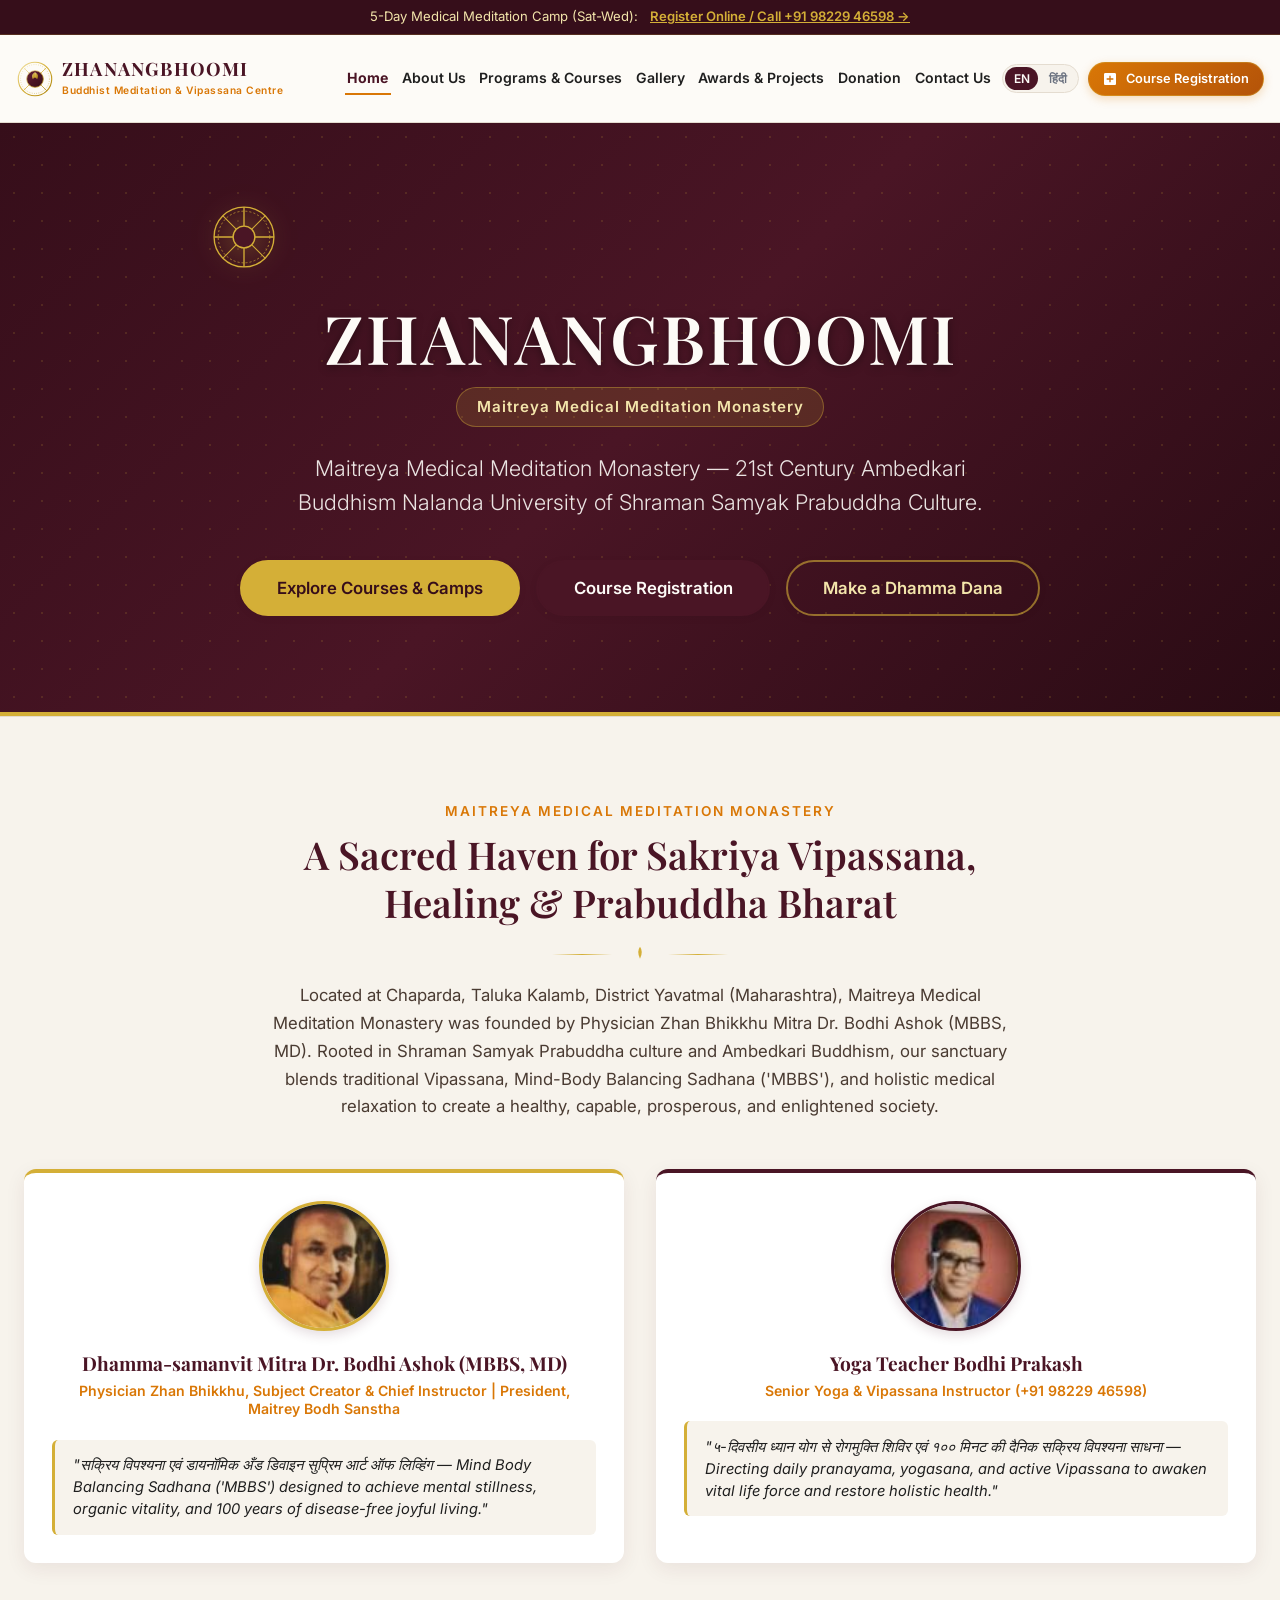
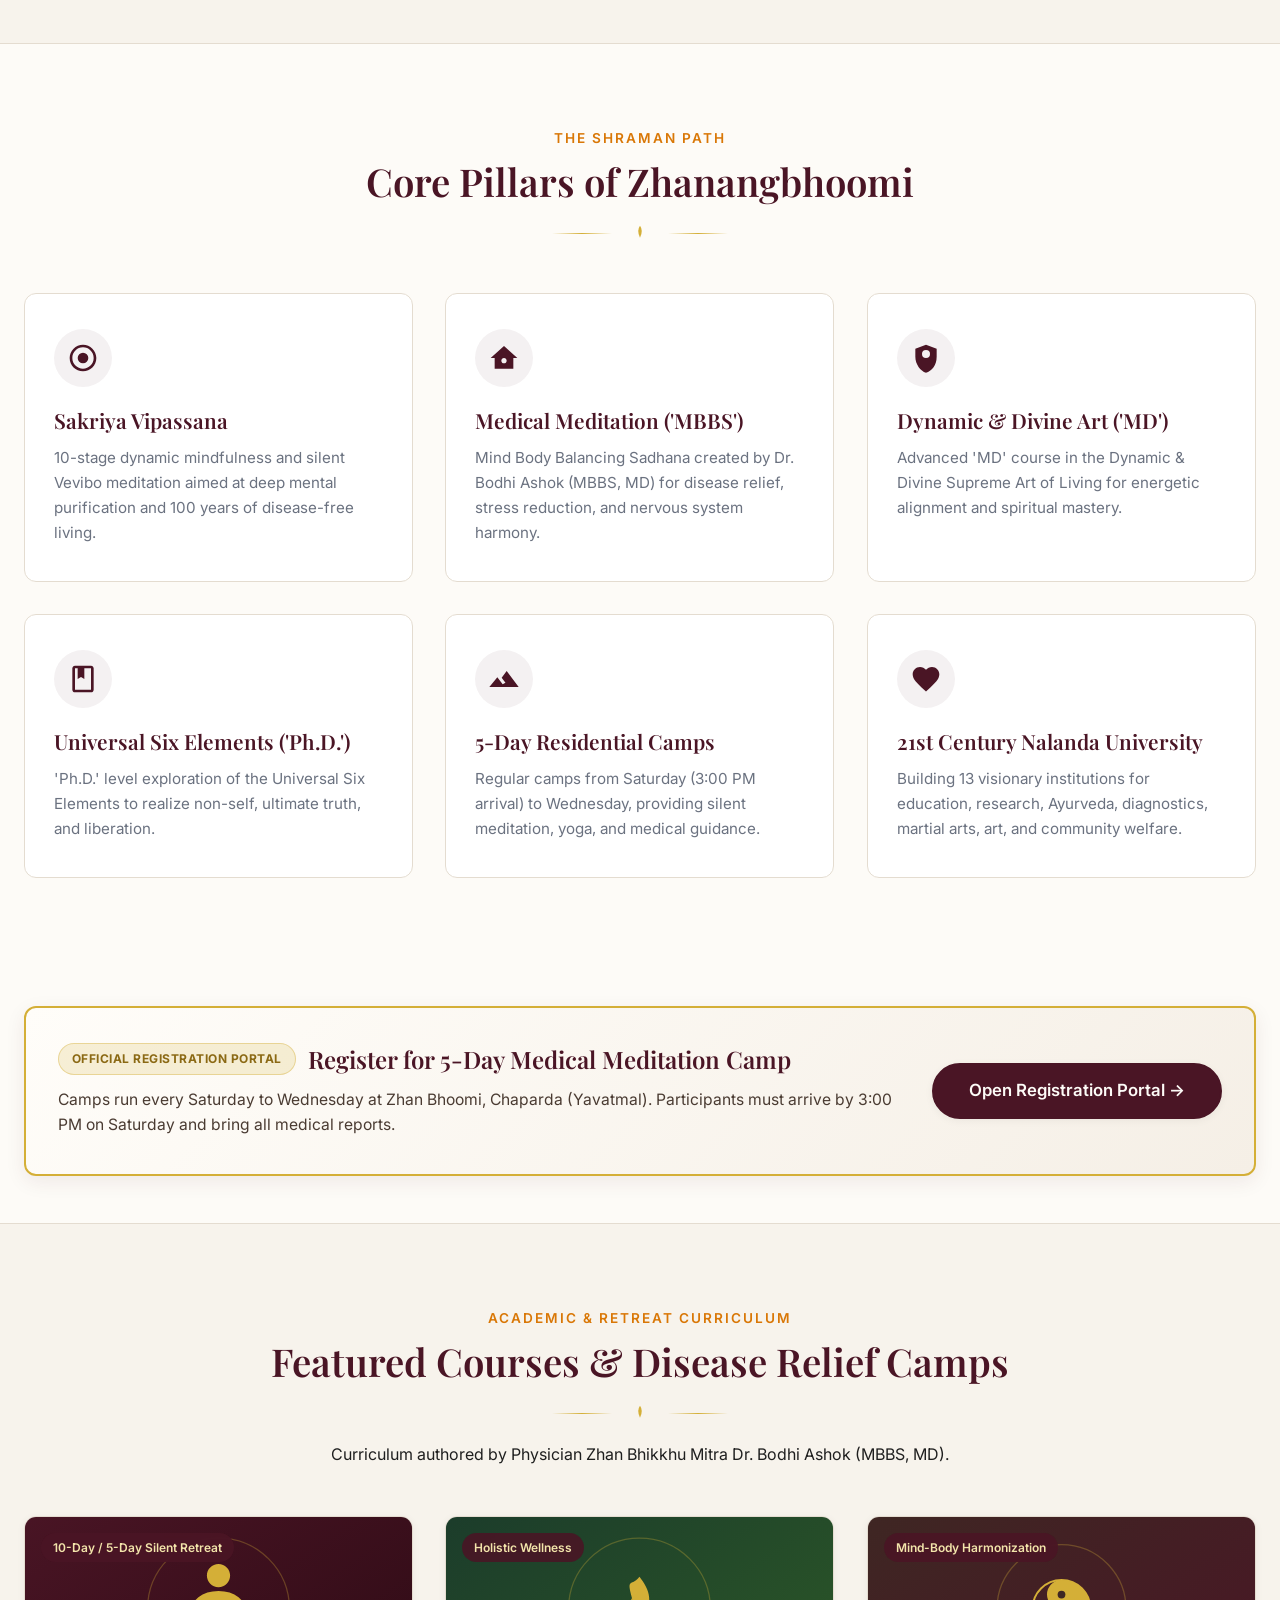
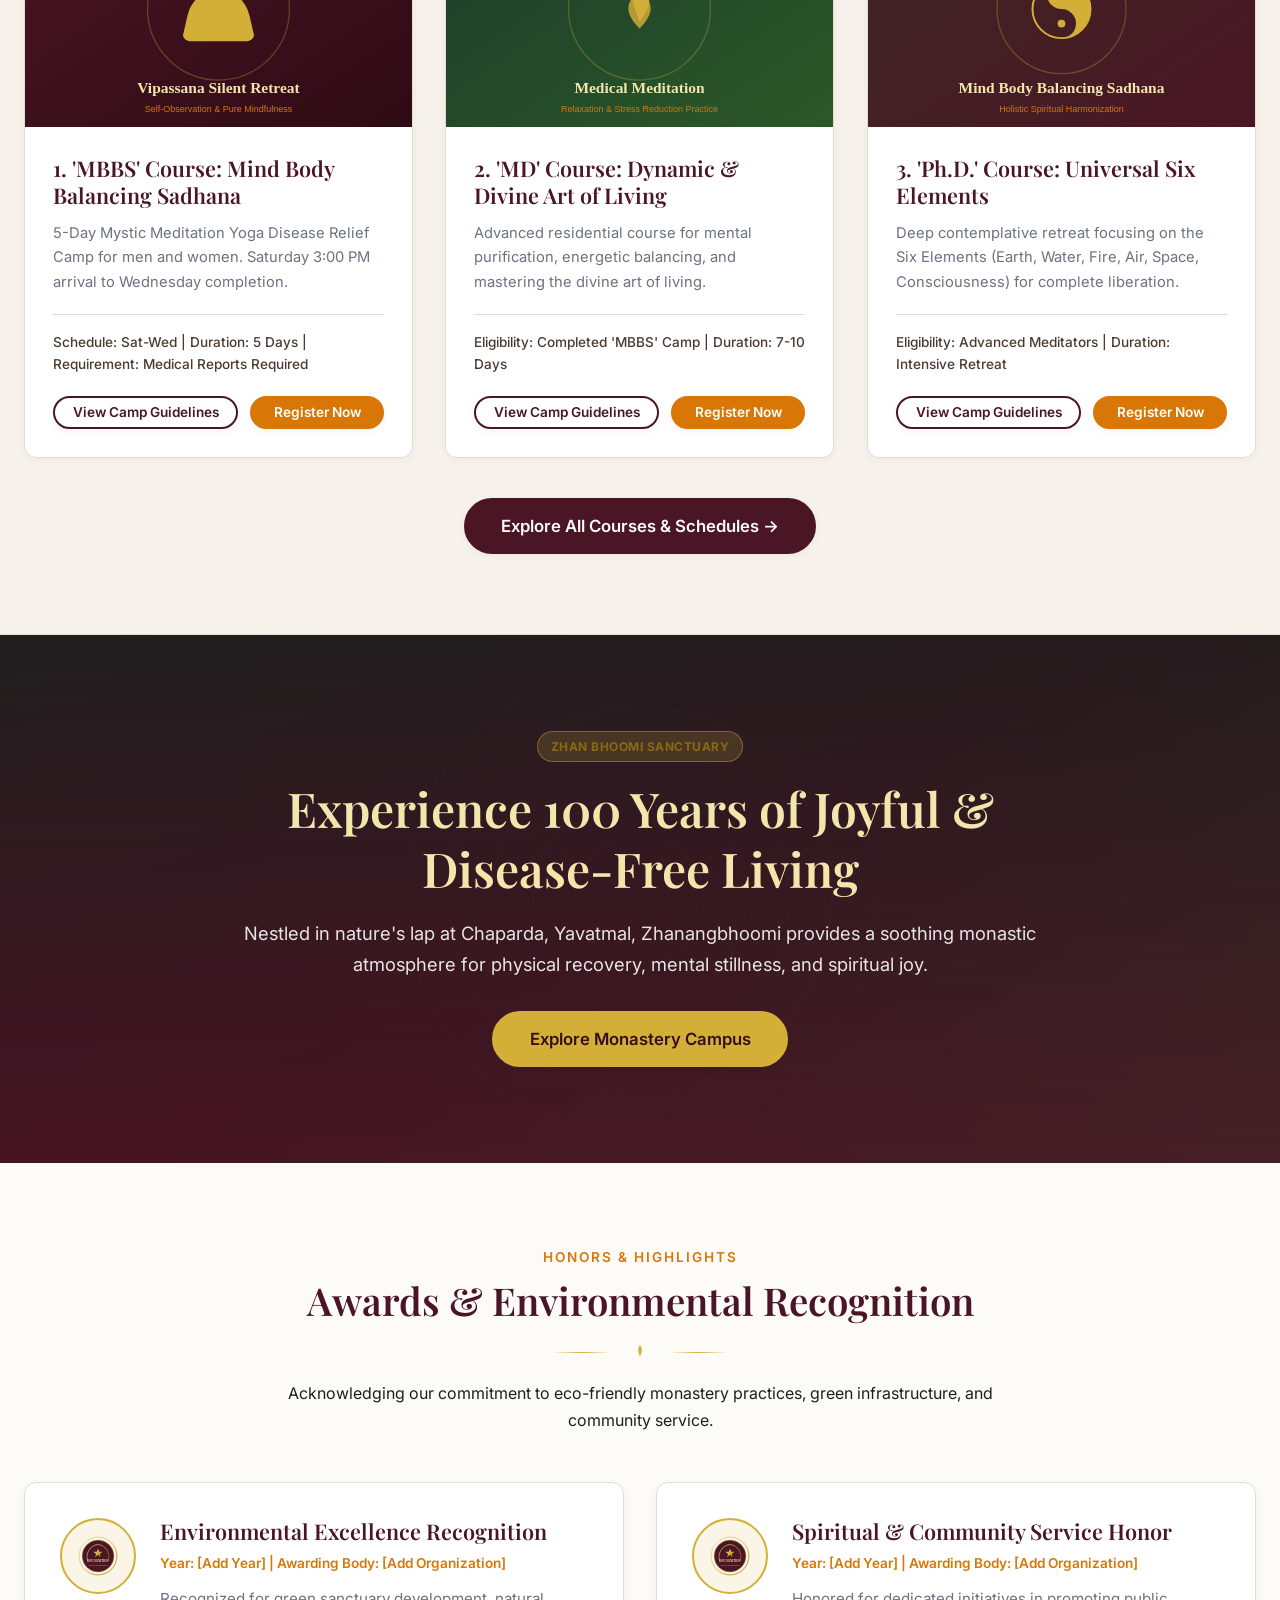
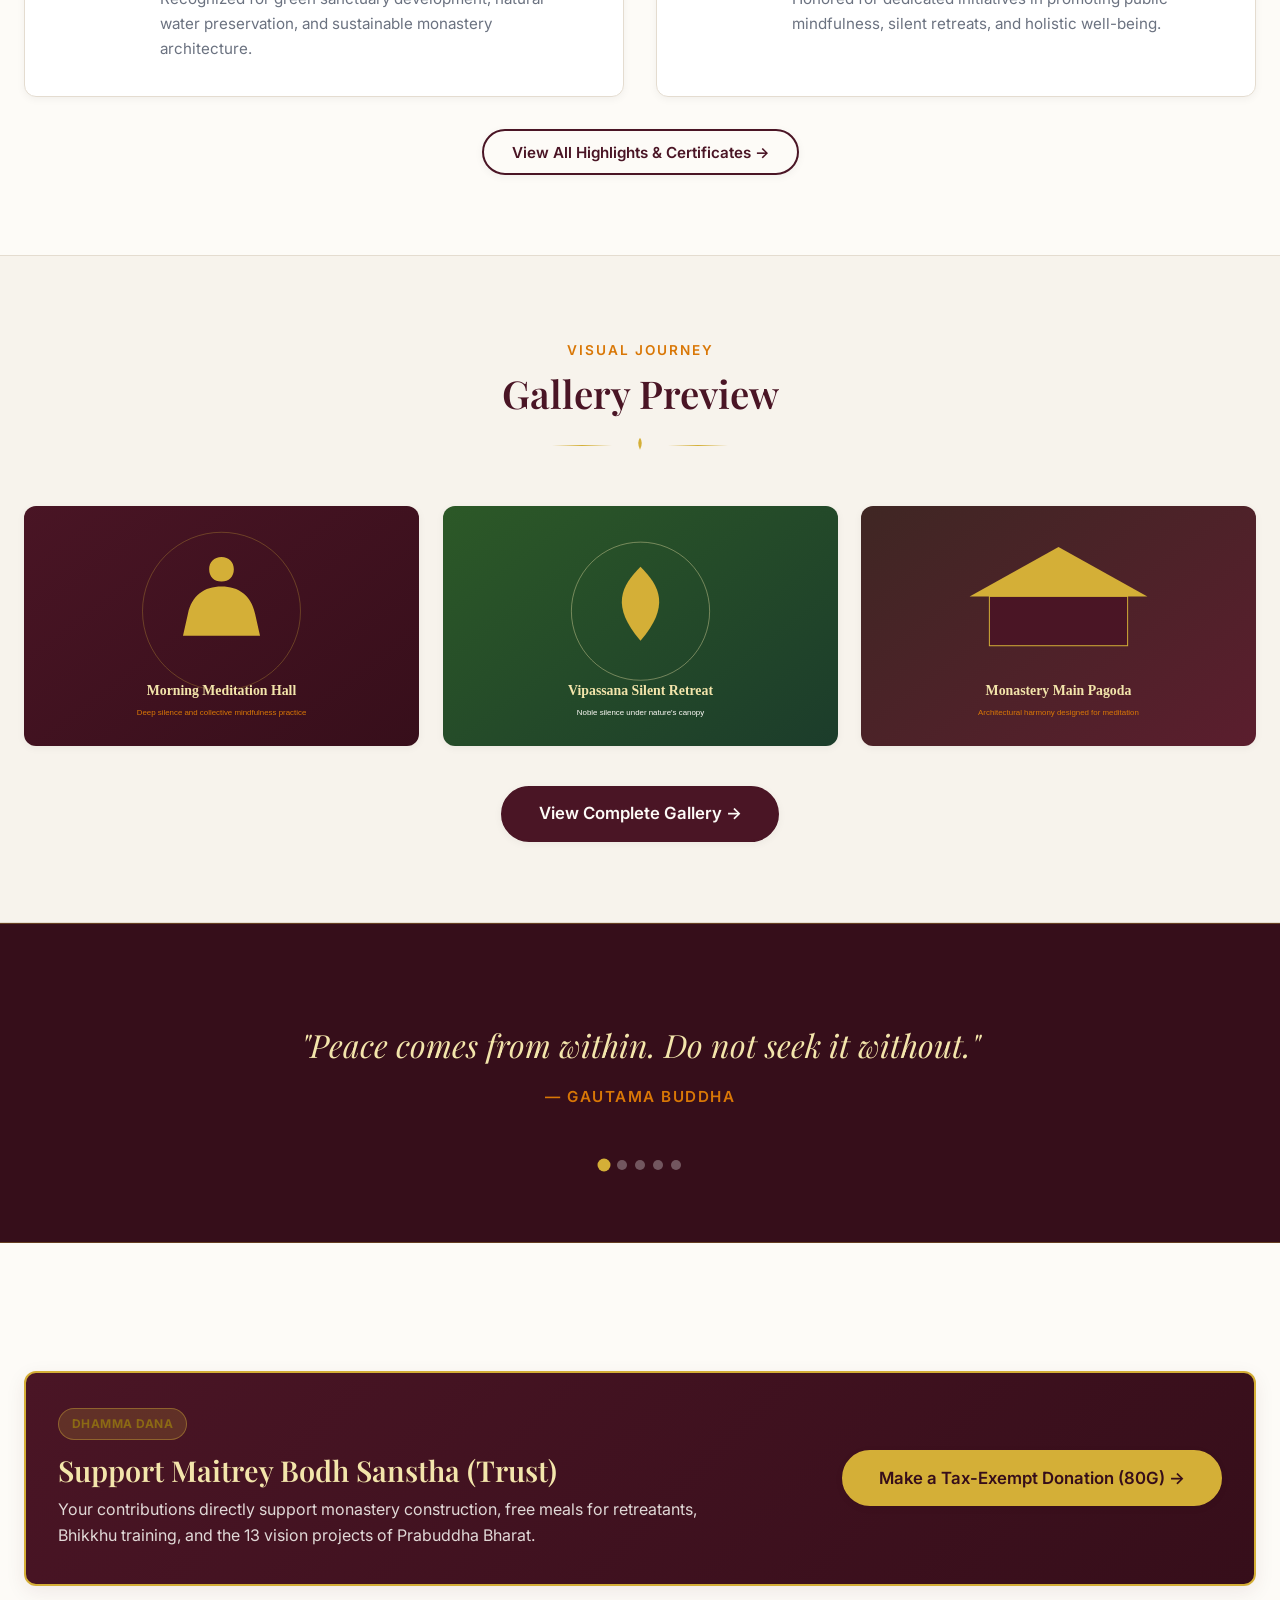
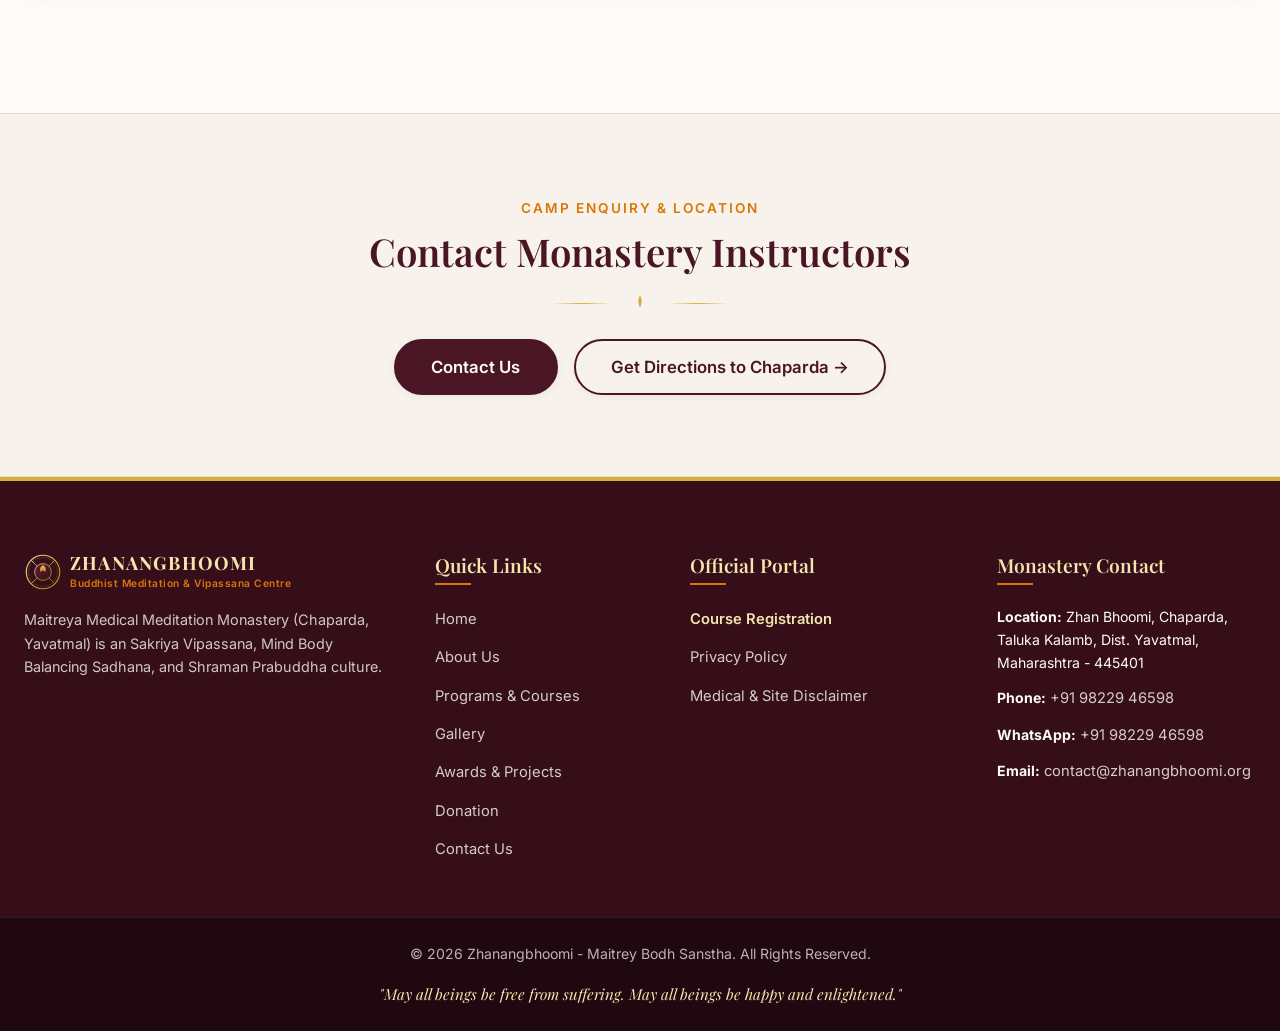
==== commit d15b8e88: "testing update" ====
--- a/index.html
+++ b/index.html
@@ -574,3 +574,4 @@
   <script src="assets/js/main.js"></script>
 </body>
 </html>
+
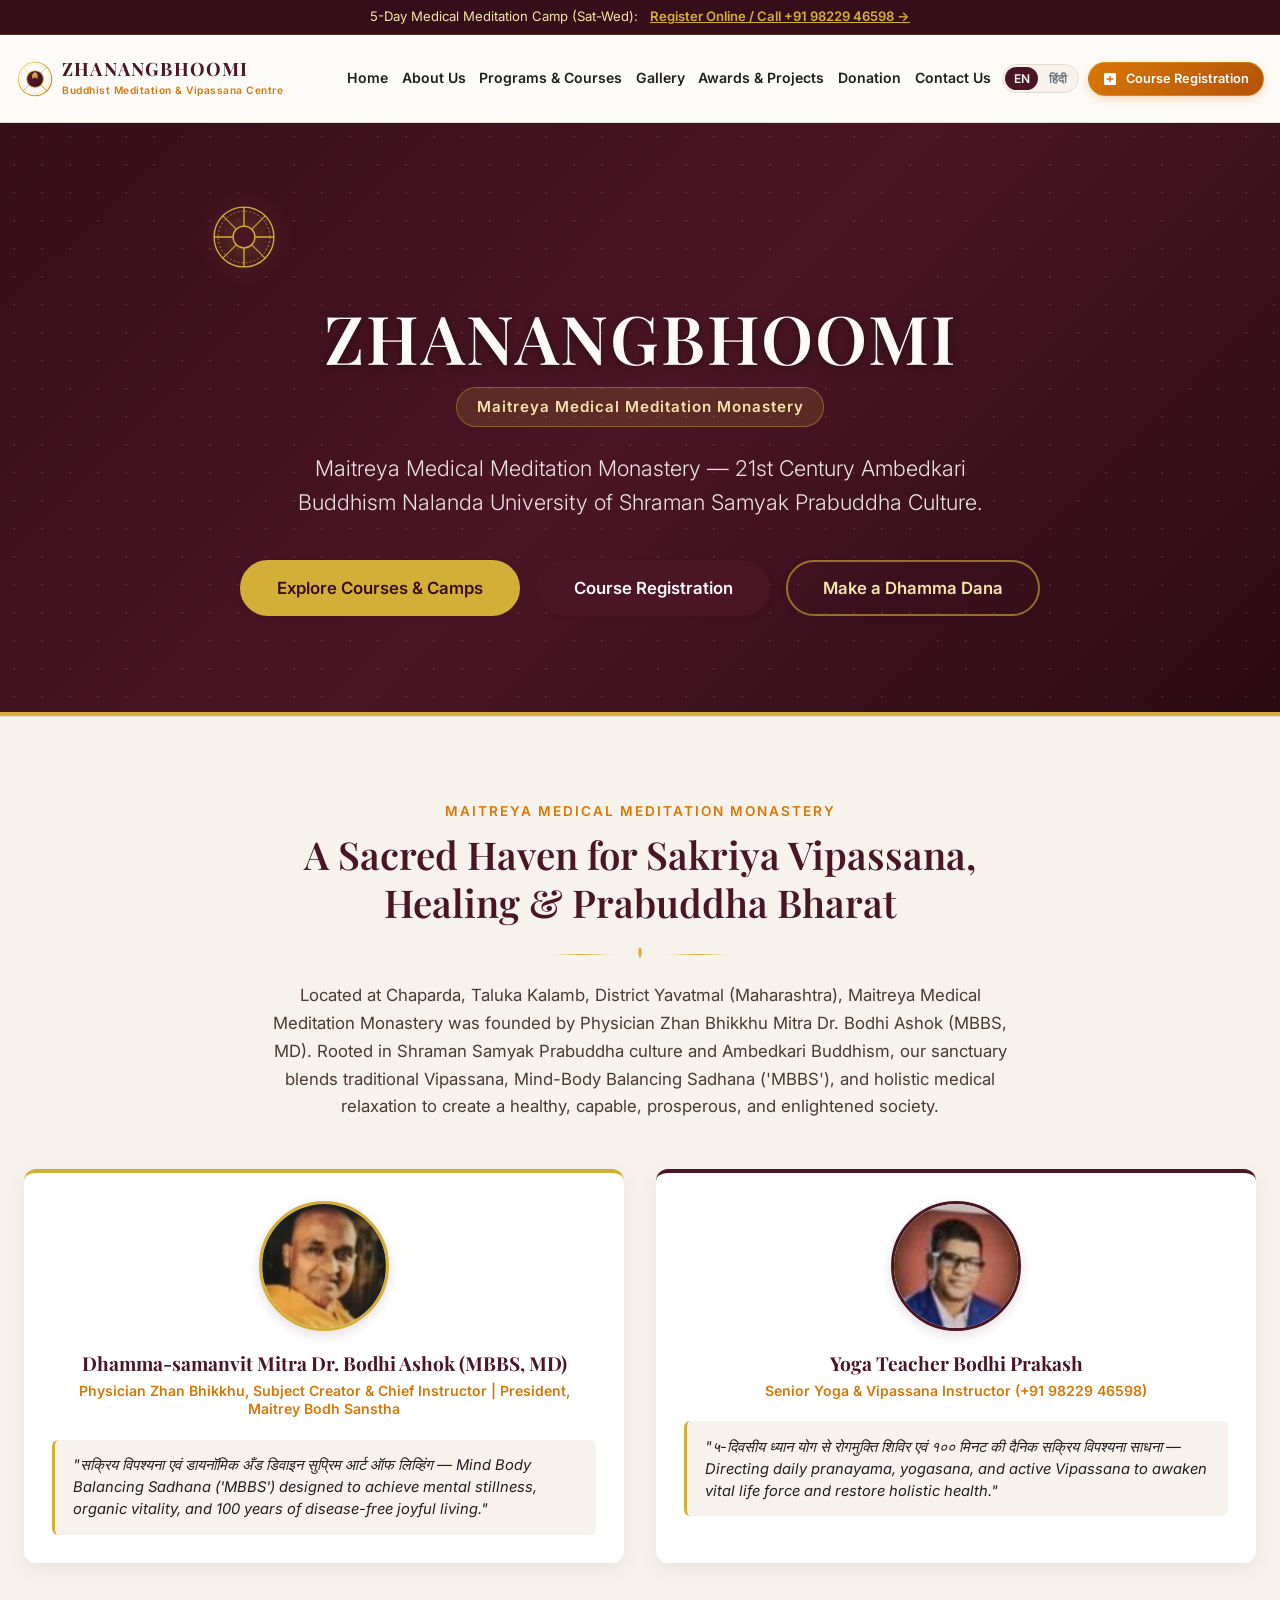
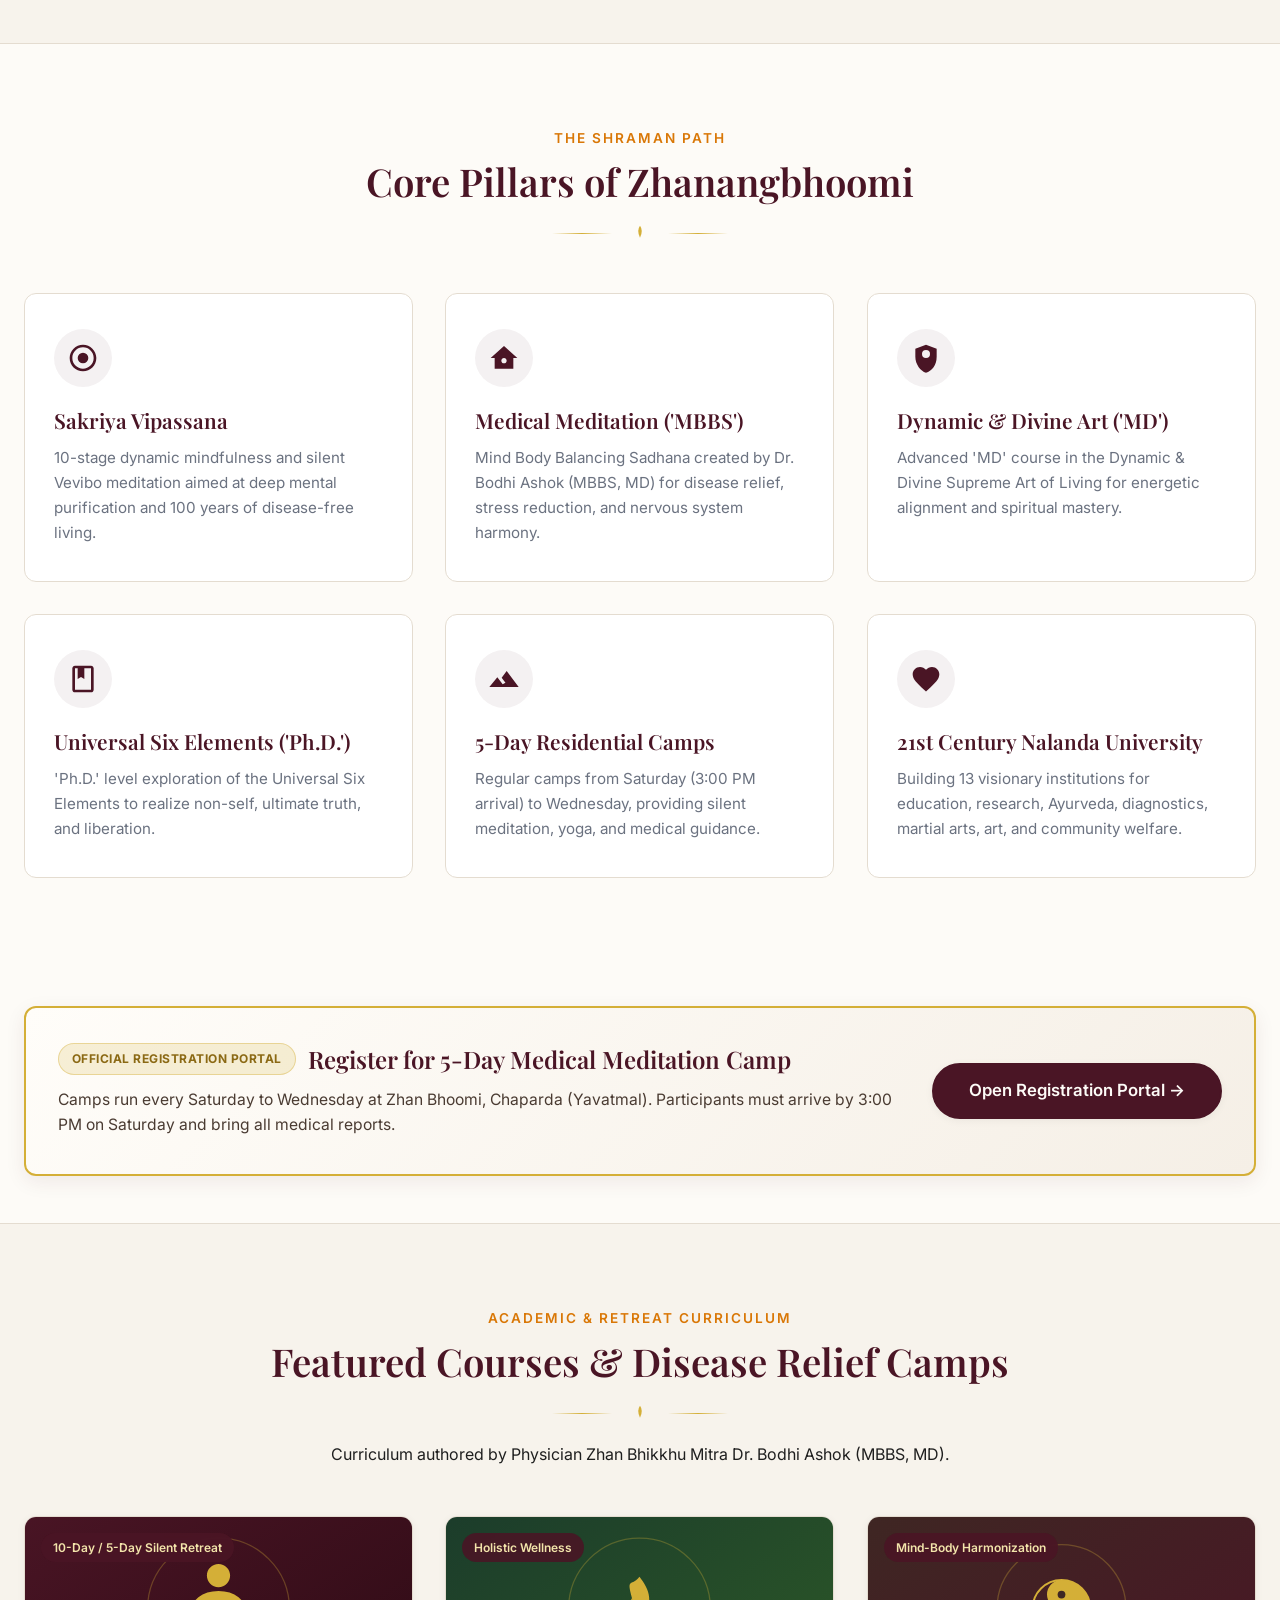
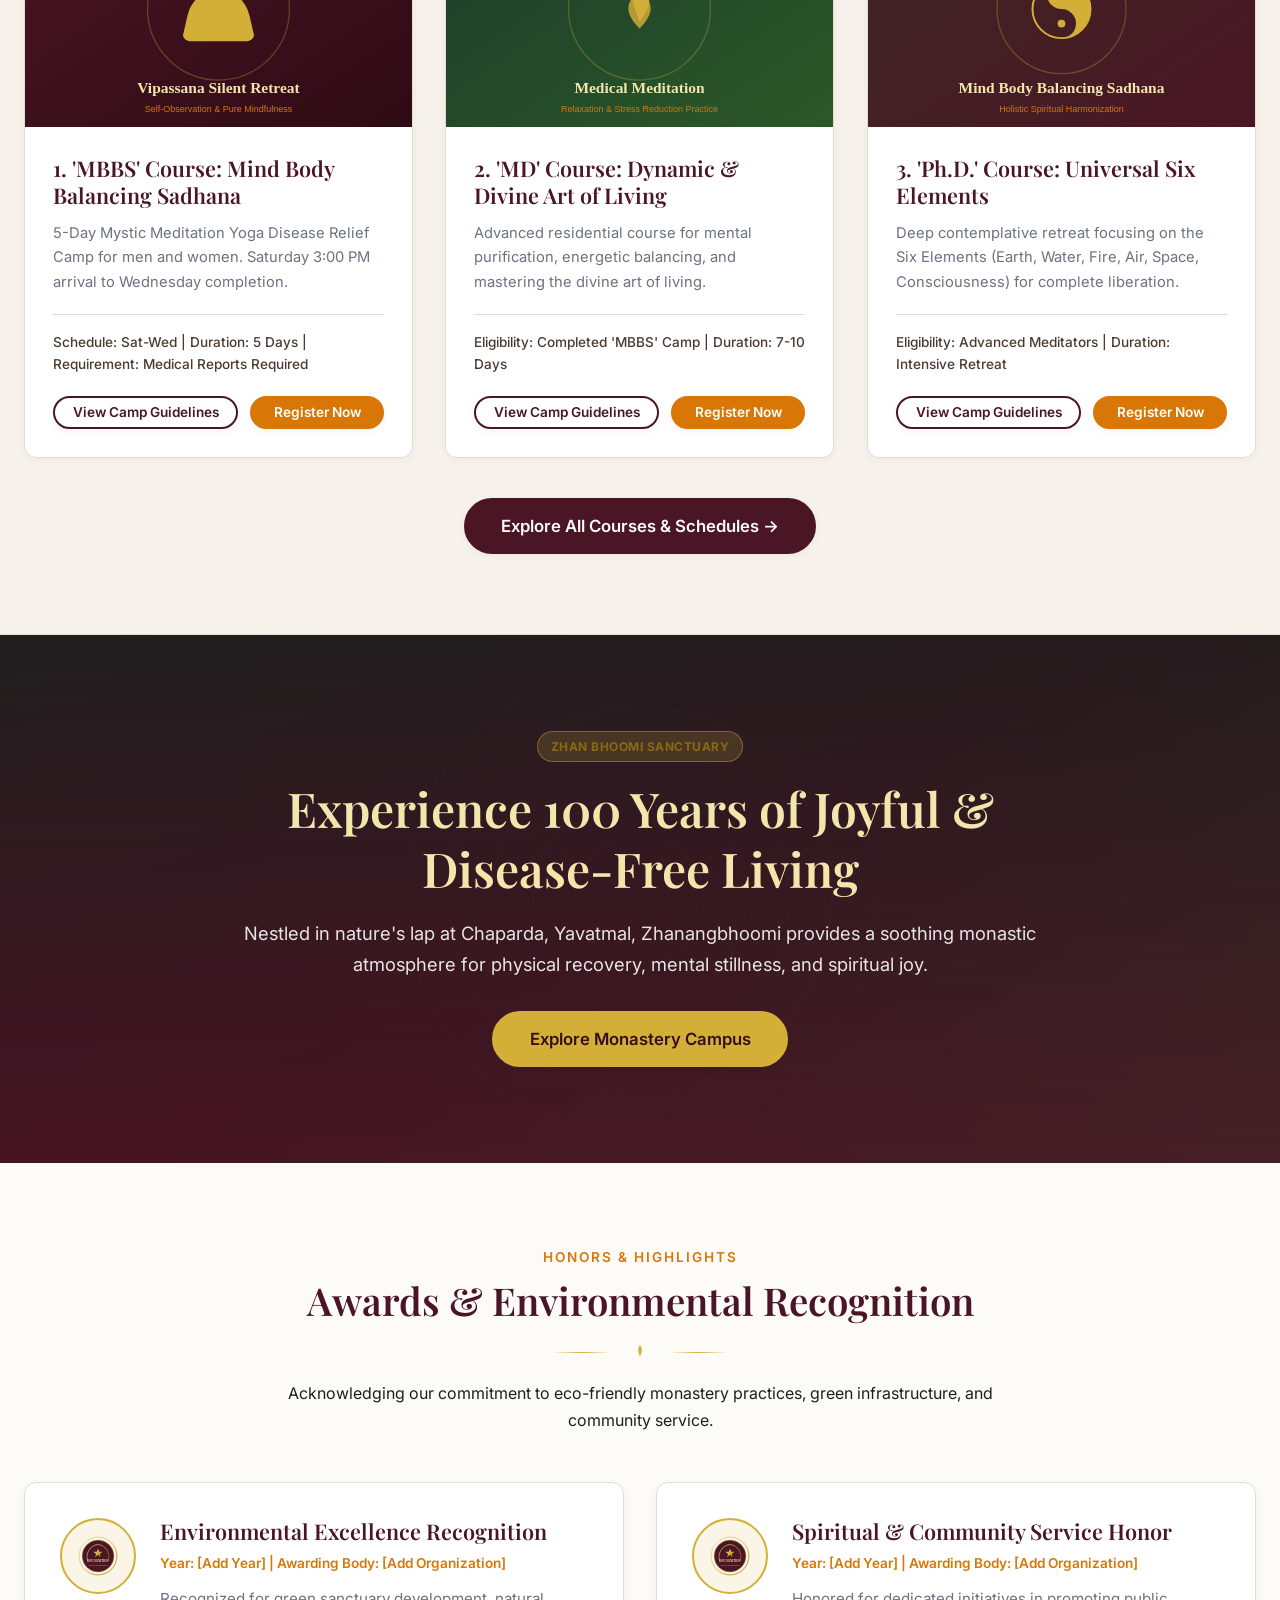
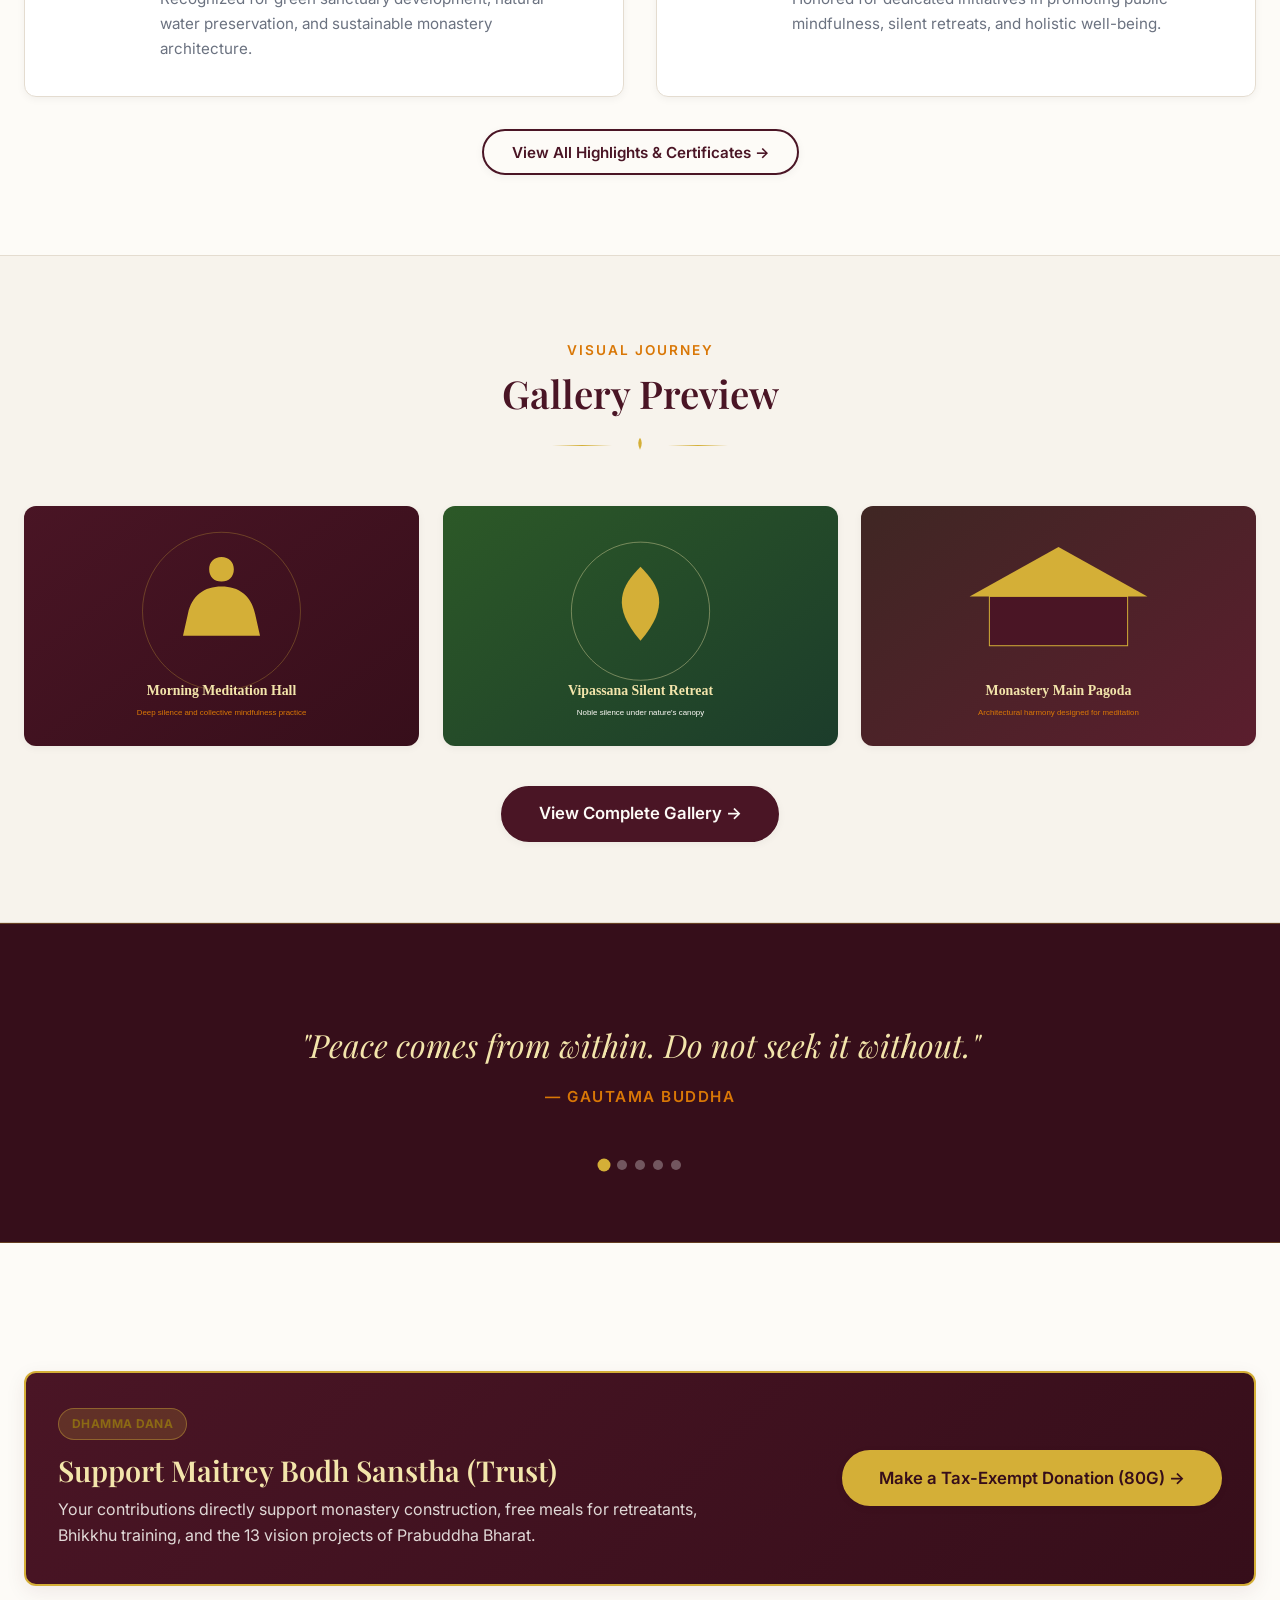
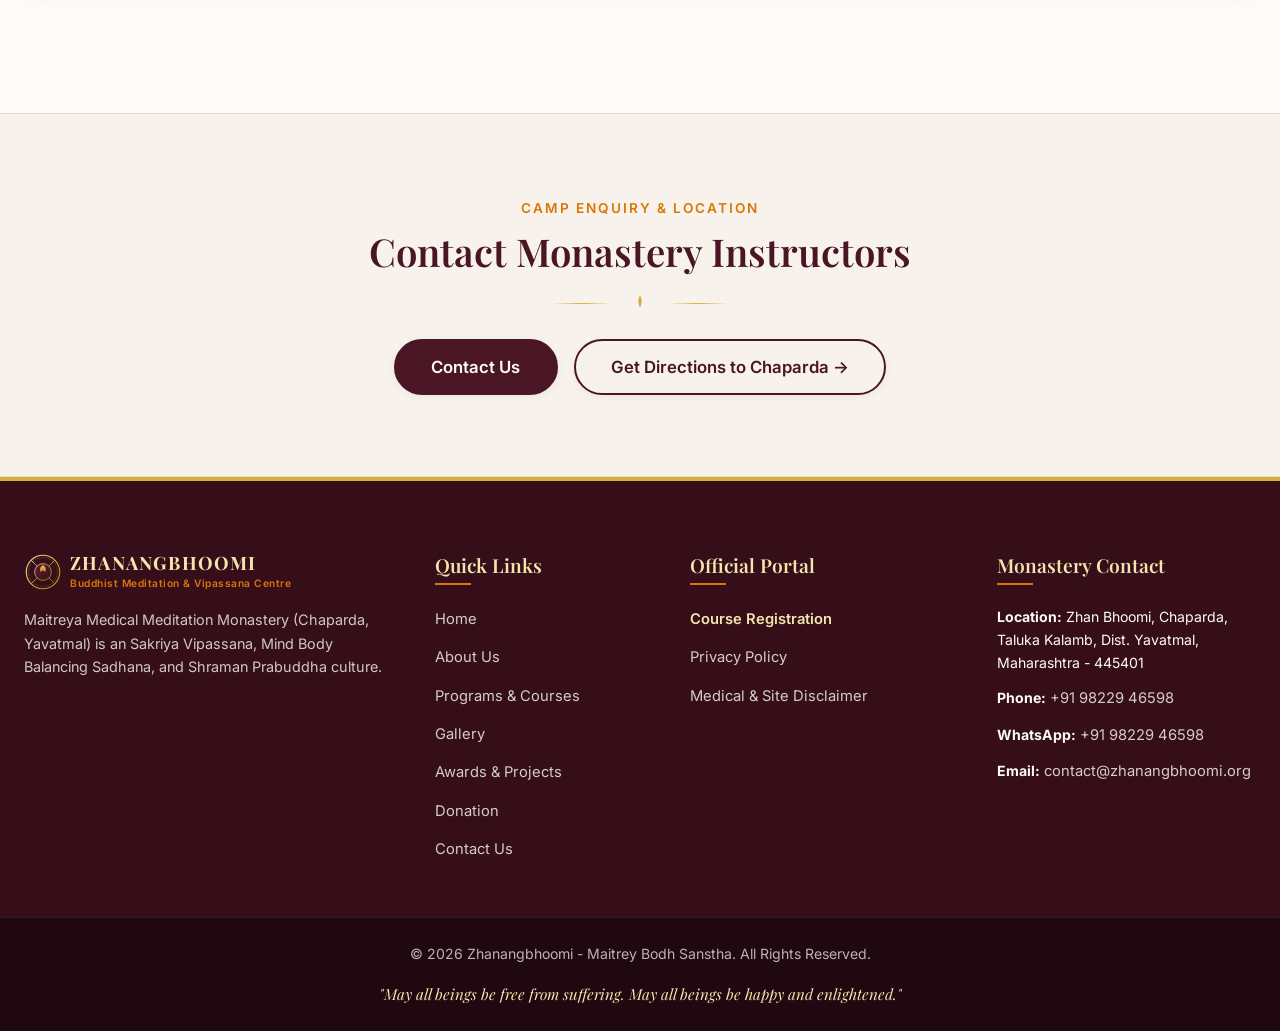
==== commit 65ada6a5: "update url for / path" ====
--- a/index.html
+++ b/index.html
@@ -45,7 +45,7 @@
     <div class="container">
       <div class="header-inner">
         <!-- Logo -->
-        <a href="index.html" class="brand-logo" aria-label="Zhanangbhoomi Homepage">
+        <a href="/" class="brand-logo" aria-label="Zhanangbhoomi Homepage">
           <img src="assets/images/logo/logo-mark.svg" alt="Zhanangbhoomi Lotus Emblem" class="logo-icon-svg">
           <div class="brand-text-group">
             <span class="brand-name" data-i18n="hero_title">ZHANANGBHOOMI</span>
@@ -64,7 +64,7 @@
         <div class="nav-menu-wrapper">
           <nav aria-label="Main Navigation">
             <ul class="nav-list">
-              <li><a href="index.html" class="nav-link active" data-i18n="nav_home">Home</a></li>
+              <li><a href="/" class="nav-link active" data-i18n="nav_home">Home</a></li>
               <li><a href="about.html" class="nav-link" data-i18n="nav_about">About Us</a></li>
               <li><a href="programs.html" class="nav-link" data-i18n="nav_programs">Programs</a></li>
               <li><a href="gallery.html" class="nav-link" data-i18n="nav_gallery">Gallery</a></li>
@@ -506,7 +506,7 @@
     <div class="container">
       <div class="footer-grid">
         <div class="footer-col-about">
-          <a href="index.html" class="brand-logo" style="margin-bottom: 1rem;">
+          <a href="/" class="brand-logo" style="margin-bottom: 1rem;">
             <img src="assets/images/logo/logo-mark.svg" alt="Zhanangbhoomi Emblem" class="logo-icon-svg">
             <div class="brand-text-group">
               <span class="brand-name" data-i18n="hero_title">ZHANANGBHOOMI</span>
@@ -573,5 +573,4 @@
   <script src="assets/js/translations.js"></script>
   <script src="assets/js/main.js"></script>
 </body>
-</html>
-
+</html>
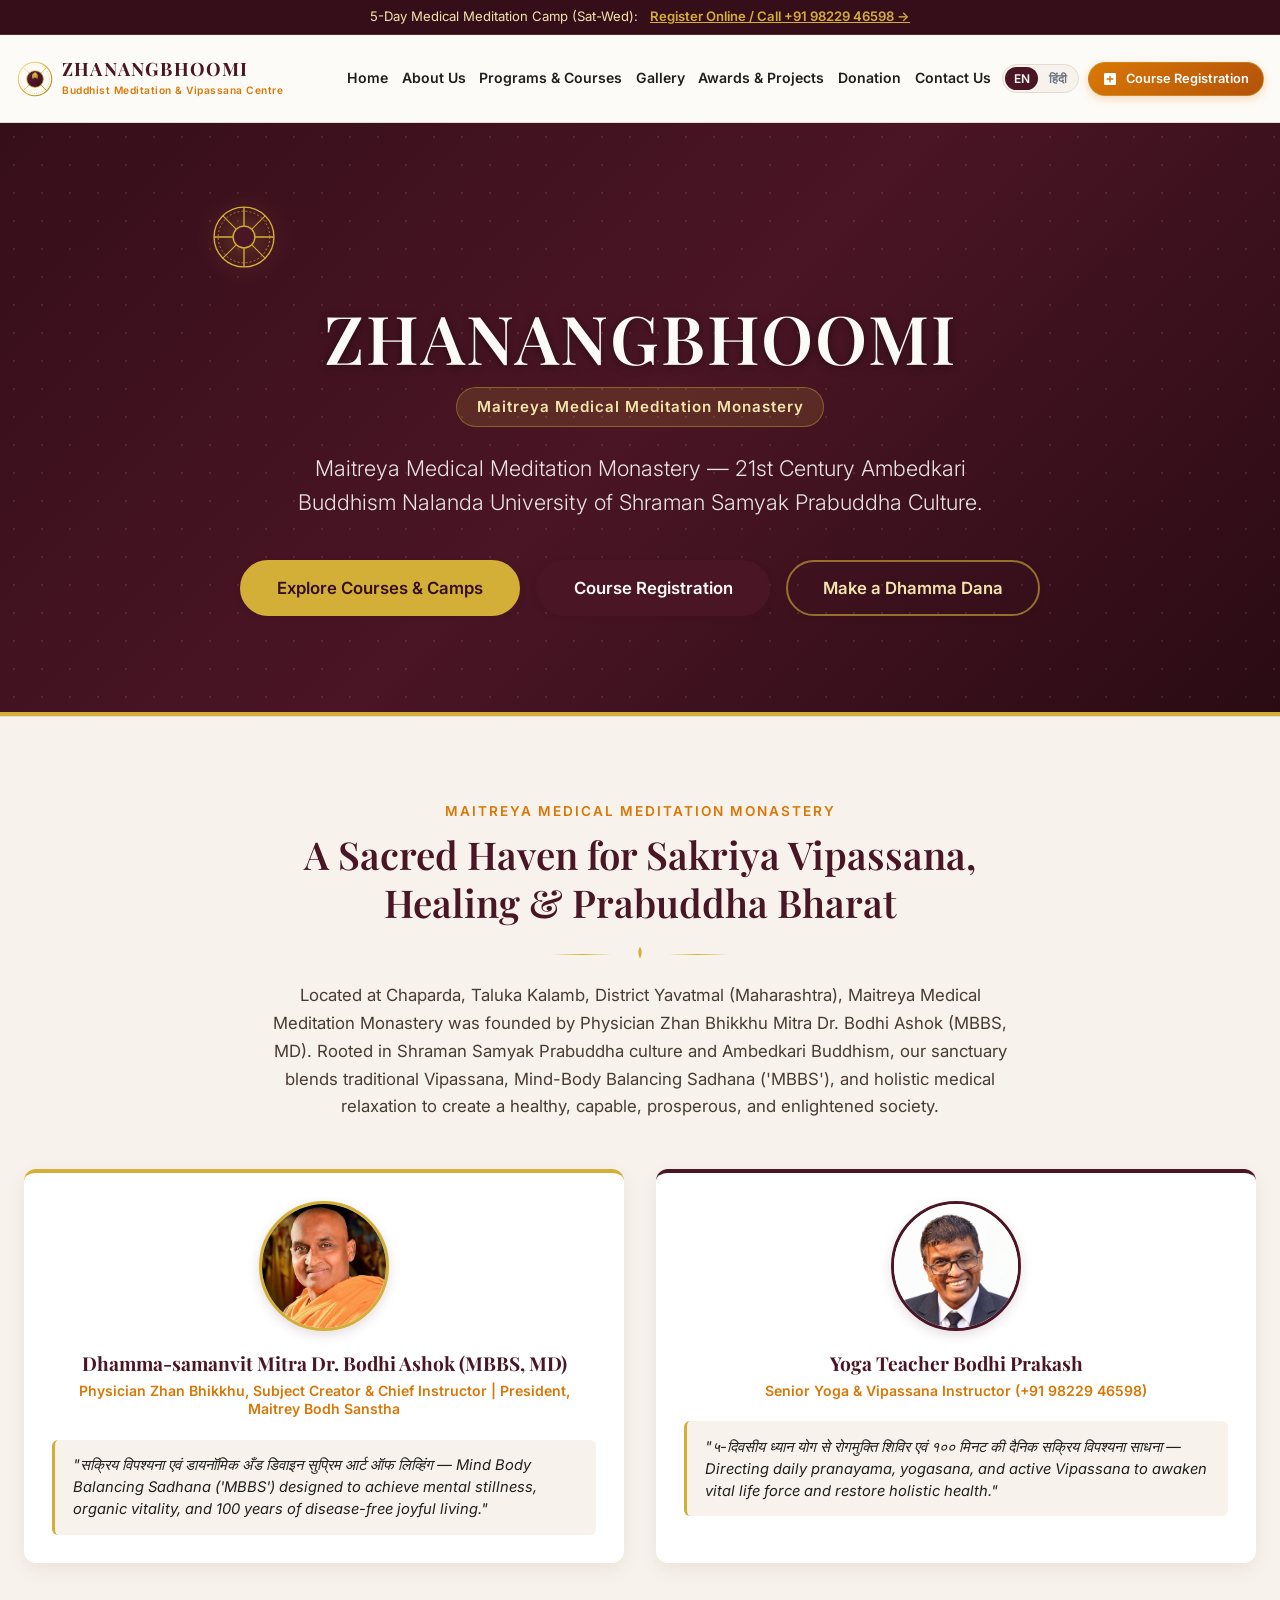
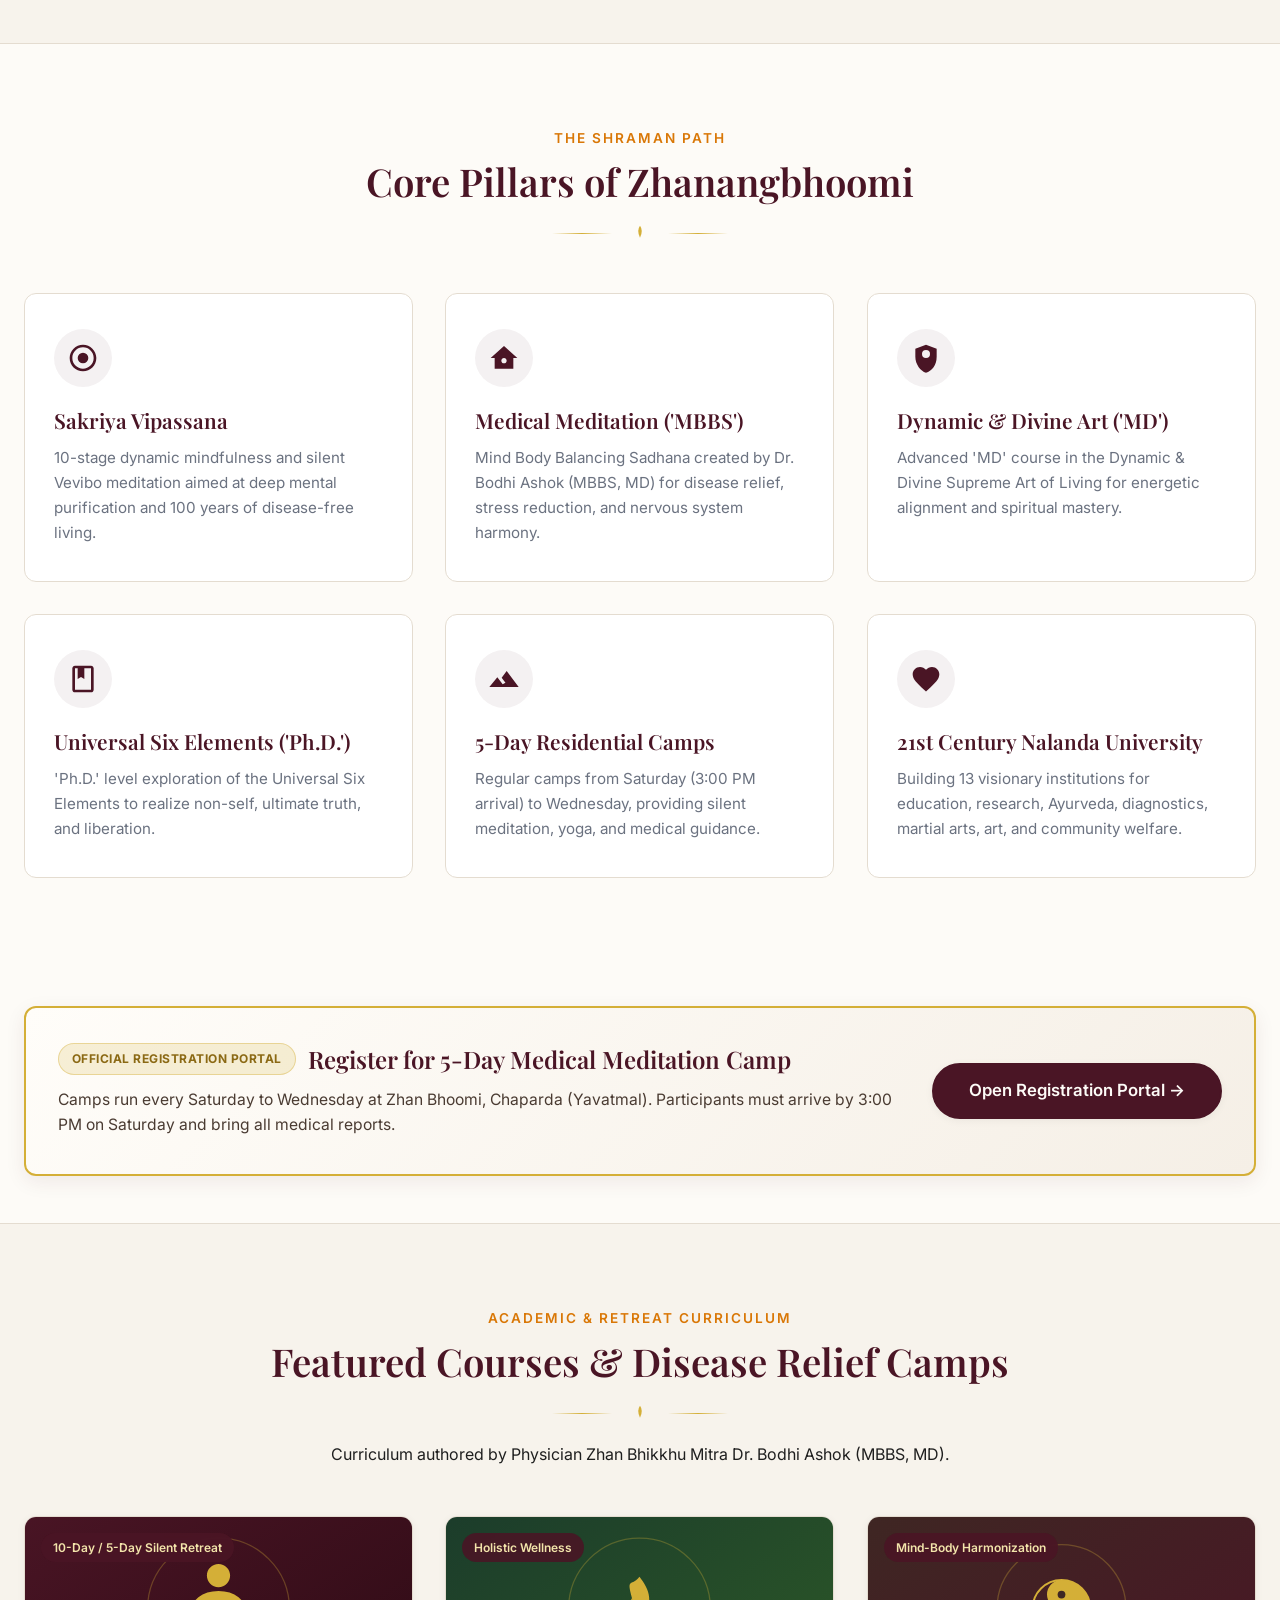
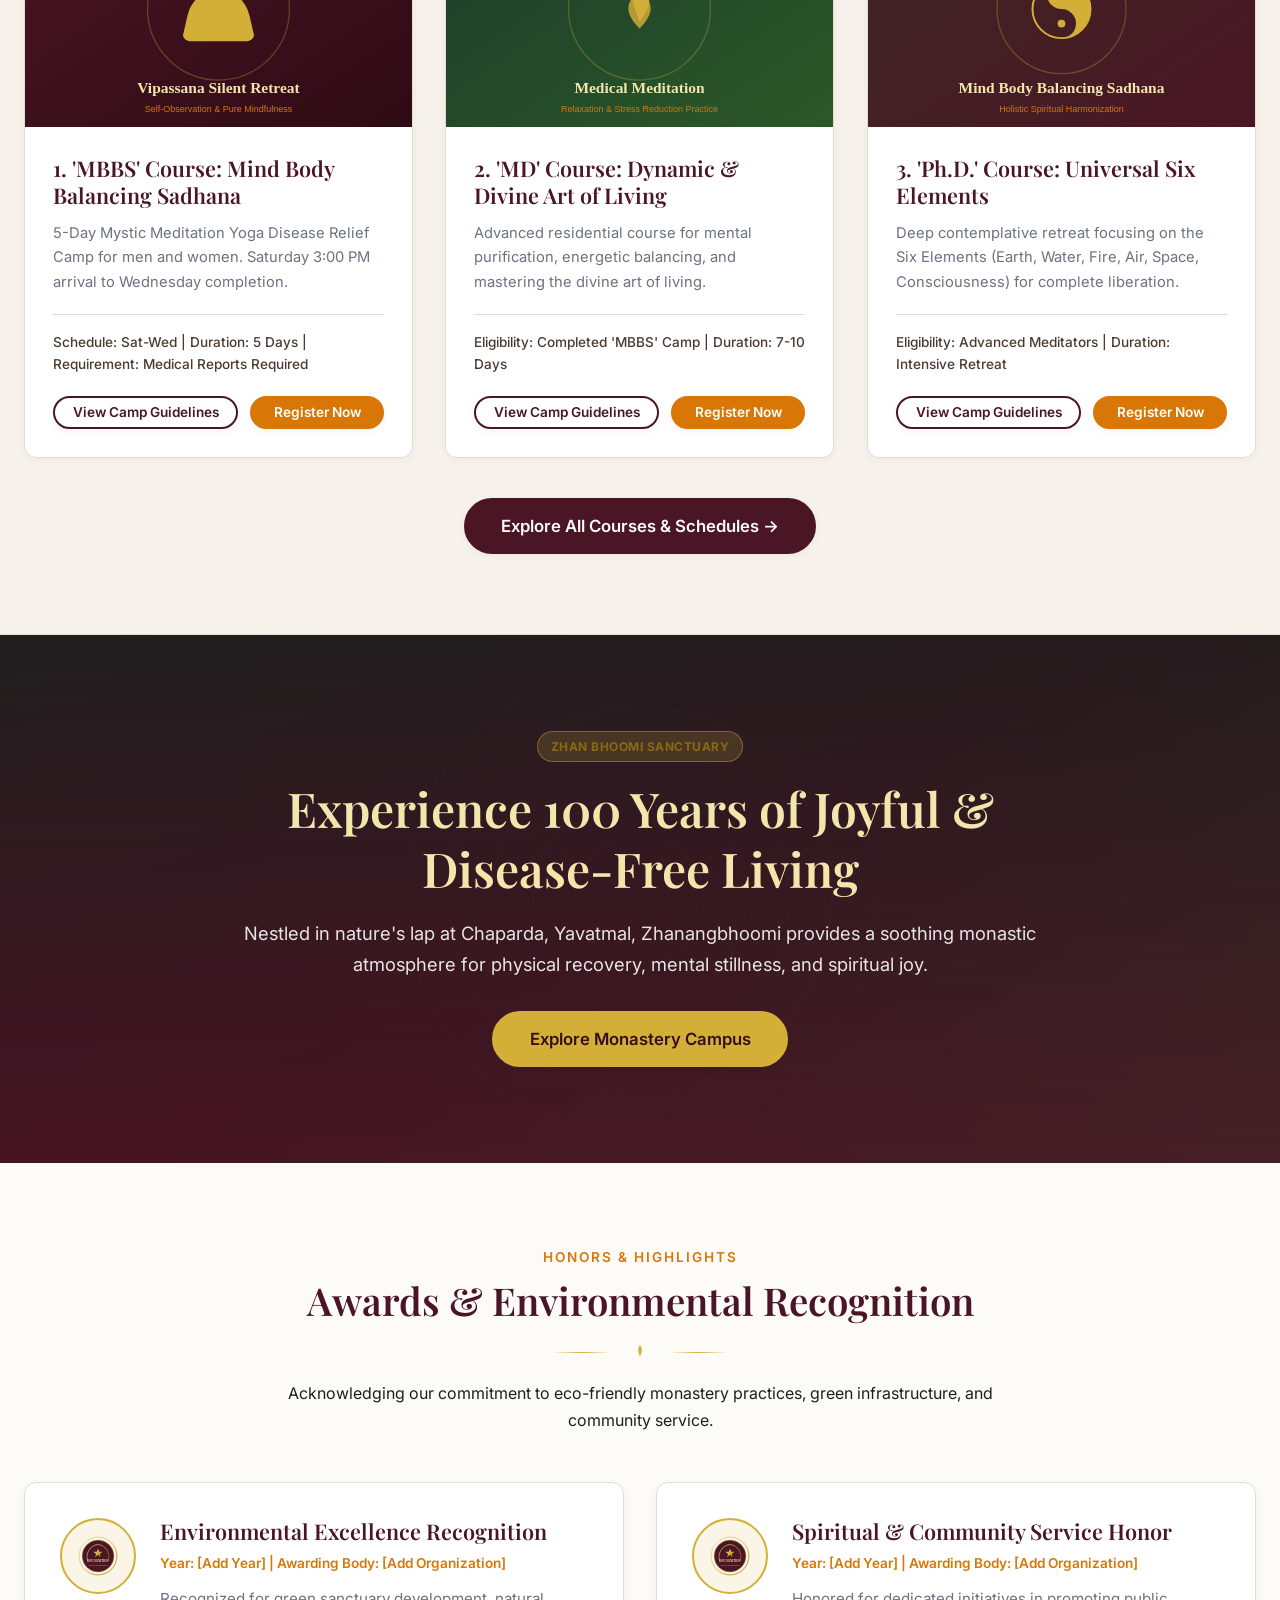
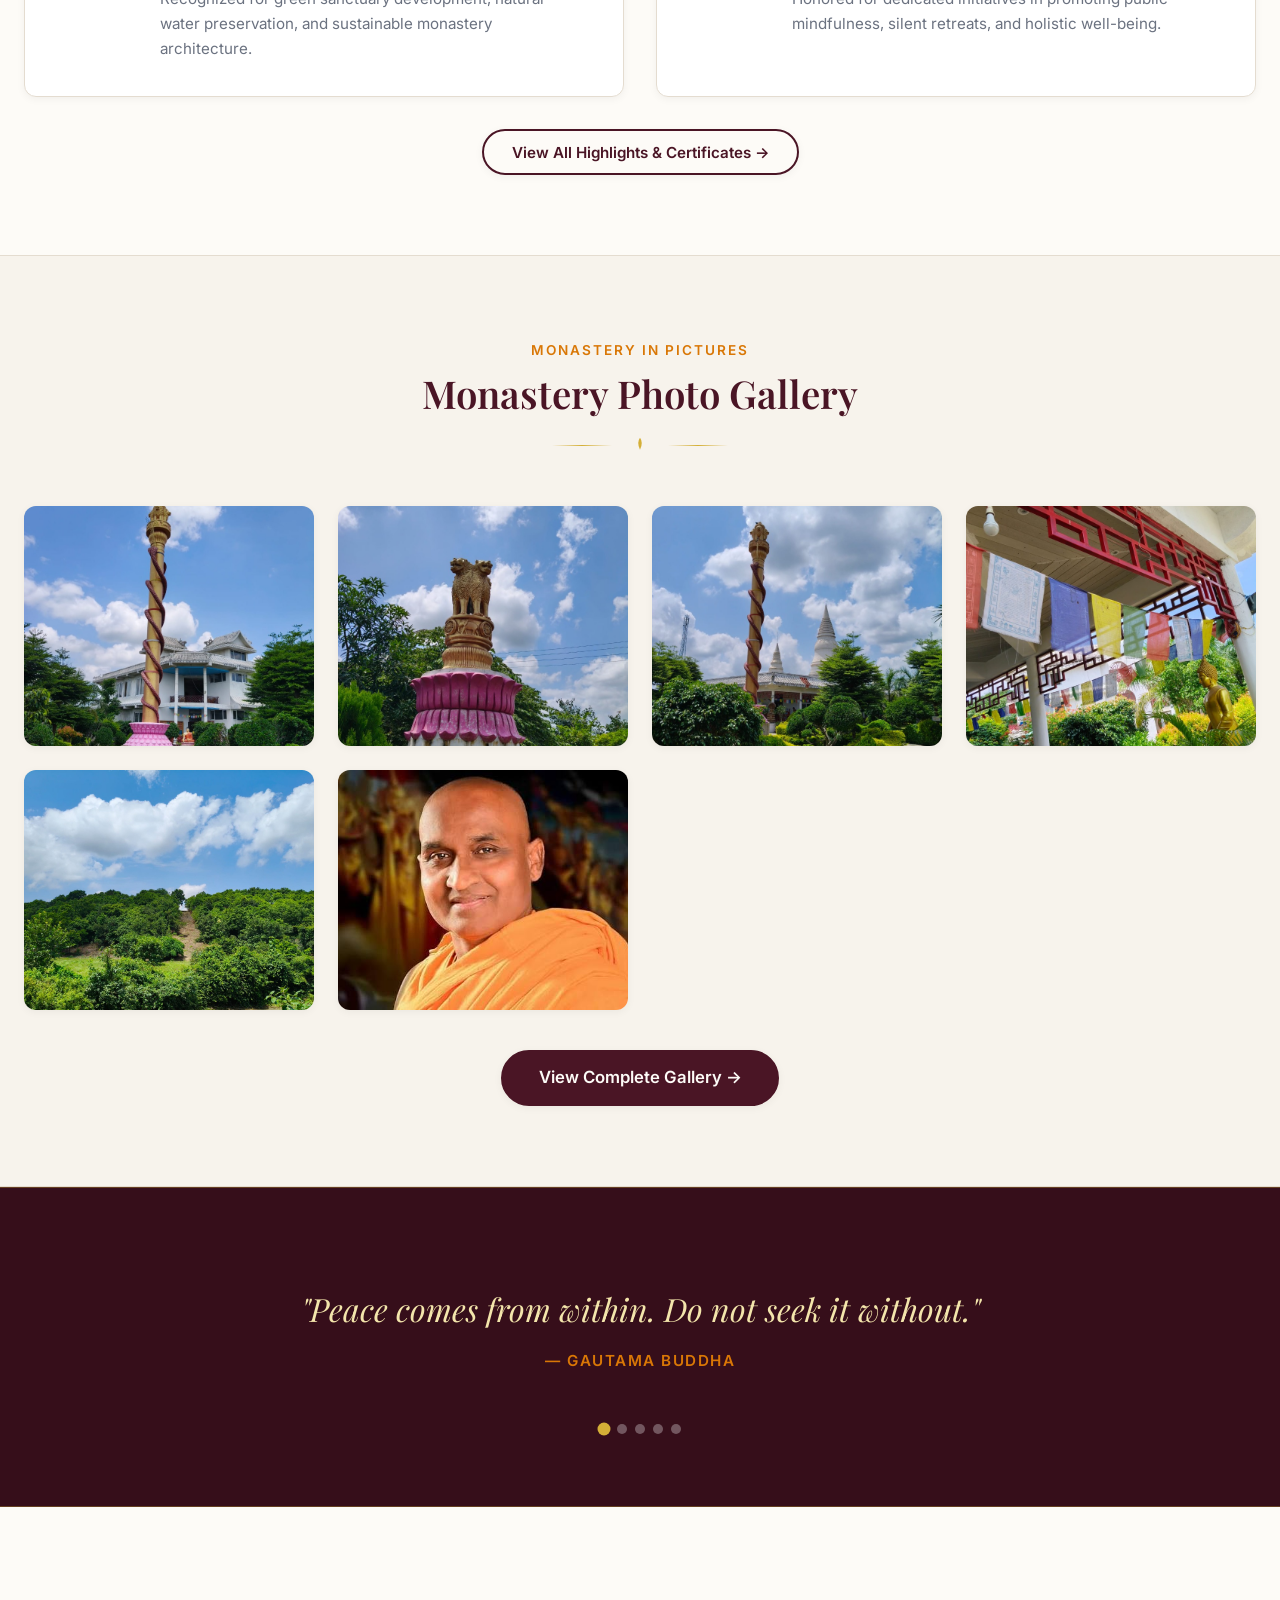
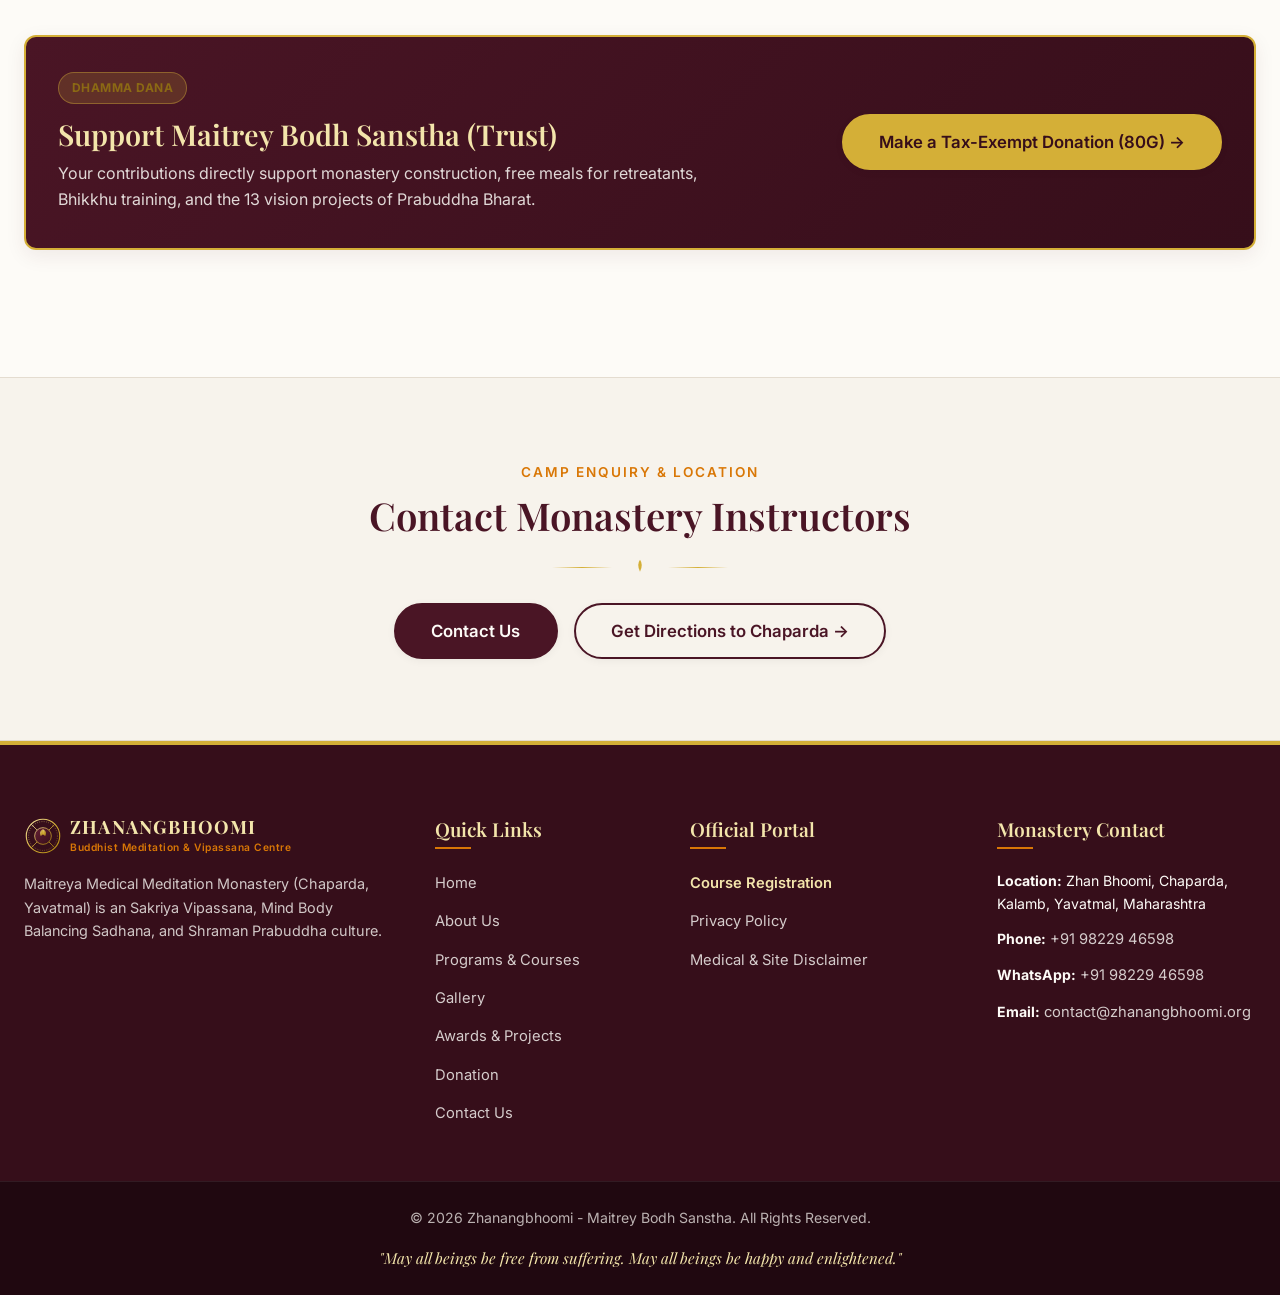
==== commit 5b474297: "modify gallary and location details" ====
--- a/index.html
+++ b/index.html
@@ -405,7 +405,7 @@
       <div class="container">
         <div class="section-header reveal">
           <span class="section-subtitle" data-i18n="gallery_subtitle">VISUAL JOURNEY</span>
-          <h2 class="section-title" data-i18n="gallery_title">Gallery Preview</h2>
+          <h2 class="section-title" data-i18n="gallery_title">Monastery Photo Gallery</h2>
           <div class="divider-lotus">
             <svg class="lotus-icon-small" viewBox="0 0 100 100">
               <path d="M50 20 Q65 40 50 70 Q35 40 50 20 Z" fill="#D4AF37"/>
@@ -413,35 +413,77 @@
           </div>
         </div>
 
-        <div class="gallery-grid">
-          <div class="gallery-item reveal delay-100">
-            <div class="gallery-card">
-              <img src="assets/images/gallery/gallery-1.svg" alt="Morning Meditation Hall" loading="lazy">
-              <div class="gallery-overlay">
-                <h4 class="gallery-title">Morning Meditation Hall</h4>
-                <p class="gallery-desc">Quiet group meditation in the early dawn</p>
-              </div>
-            </div>
-          </div>
-
-          <div class="gallery-item reveal delay-200">
-            <div class="gallery-card">
-              <img src="assets/images/gallery/gallery-2.svg" alt="Vipassana Silent Retreat" loading="lazy">
-              <div class="gallery-overlay">
-                <h4 class="gallery-title">Vipassana Silent Retreat</h4>
-                <p class="gallery-desc">Meditators practicing walking mindfulness</p>
-              </div>
-            </div>
-          </div>
-
-          <div class="gallery-item reveal delay-300">
-            <div class="gallery-card">
-              <img src="assets/images/gallery/gallery-3.svg" alt="Monastery Main Pagoda" loading="lazy">
-              <div class="gallery-overlay">
-                <h4 class="gallery-title">Monastery Main Pagoda</h4>
-                <p class="gallery-desc">Peaceful Buddhist architectural dome</p>
-              </div>
-            </div>
+        <div class="gallery-photo-grid">
+          <div class="gallery-photo-item reveal delay-100">
+            <a href="gallery.html" class="gallery-photo-card" aria-label="Sacred Ashoka Stambha & Pagoda">
+              <img src="assets/images/gallery/monastery-pillar.jpg" alt="Sacred Ashoka Stambha & Pagoda" loading="lazy" width="400" height="280">
+              <div class="gallery-photo-overlay">
+                <span class="gallery-zoom-icon">🔍</span>
+                <span class="gallery-photo-album-tag">Monastery & Pagoda</span>
+                <h4 class="gallery-photo-title">Sacred Ashoka Stambha & Pagoda</h4>
+                <p class="gallery-photo-desc">Golden Ashoka Pillar on lotus base in front of main pavilion</p>
+              </div>
+            </a>
+          </div>
+
+          <div class="gallery-photo-item reveal delay-200">
+            <a href="gallery.html" class="gallery-photo-card" aria-label="Lion Capital of Ashoka">
+              <img src="assets/images/gallery/ashoka-lion-capital.jpg" alt="Four-Headed Lion Capital of Ashoka" loading="lazy" width="400" height="280">
+              <div class="gallery-photo-overlay">
+                <span class="gallery-zoom-icon">🔍</span>
+                <span class="gallery-photo-album-tag">Monuments & Statues</span>
+                <h4 class="gallery-photo-title">Lion Capital of Ashoka</h4>
+                <p class="gallery-photo-desc">Four-headed lion emblem carved on a lotus pedestal</p>
+              </div>
+            </a>
+          </div>
+
+          <div class="gallery-photo-item reveal delay-300">
+            <a href="gallery.html" class="gallery-photo-card" aria-label="White Stupas & Monastery Gardens">
+              <img src="assets/images/gallery/pagoda-stupa.jpg" alt="Monastic Pagoda & White Stupas" loading="lazy" width="400" height="280">
+              <div class="gallery-photo-overlay">
+                <span class="gallery-zoom-icon">🔍</span>
+                <span class="gallery-photo-album-tag">Monastery Grounds</span>
+                <h4 class="gallery-photo-title">White Stupas & Monastery Gardens</h4>
+                <p class="gallery-photo-desc">Peaceful monastery campus with sacred stupas and green hedges</p>
+              </div>
+            </a>
+          </div>
+
+          <div class="gallery-photo-item reveal delay-100">
+            <a href="gallery.html" class="gallery-photo-card" aria-label="Golden Buddha & Prayer Flags">
+              <img src="assets/images/gallery/buddha-statue-flags.jpg" alt="Lord Buddha Statue & Prayer Flags" loading="lazy" width="400" height="280">
+              <div class="gallery-photo-overlay">
+                <span class="gallery-zoom-icon">🔍</span>
+                <span class="gallery-photo-album-tag">Sacred Statues</span>
+                <h4 class="gallery-photo-title">Golden Buddha & Prayer Flags</h4>
+                <p class="gallery-photo-desc">Monastery veranda adorned with sacred Buddhist prayer flags</p>
+              </div>
+            </a>
+          </div>
+
+          <div class="gallery-photo-item reveal delay-200">
+            <a href="gallery.html" class="gallery-photo-card" aria-label="Pristine Forest Hill Sanctuary">
+              <img src="assets/images/gallery/monastery-nature-hills.jpg" alt="Pristine Forest Hill Sanctuary at Chaparda" loading="lazy" width="400" height="280">
+              <div class="gallery-photo-overlay">
+                <span class="gallery-zoom-icon">🔍</span>
+                <span class="gallery-photo-album-tag">Nature & Forest</span>
+                <h4 class="gallery-photo-title">Pristine Forest Hill Sanctuary</h4>
+                <p class="gallery-photo-desc">Lush green forest hills surrounding Zhanangbhoomi at Chaparda</p>
+              </div>
+            </a>
+          </div>
+
+          <div class="gallery-photo-item reveal delay-300">
+            <a href="gallery.html" class="gallery-photo-card" aria-label="Founder Dr. Bodhi Ashok">
+              <img src="assets/images/instructors/dr-bodhi-ashok.jpg" alt="Founder Dr. Bodhi Ashok" loading="lazy" width="400" height="280">
+              <div class="gallery-photo-overlay">
+                <span class="gallery-zoom-icon">🔍</span>
+                <span class="gallery-photo-album-tag">Special Person Visits</span>
+                <h4 class="gallery-photo-title">Founder Dr. Bodhi Ashok</h4>
+                <p class="gallery-photo-desc">Physician Zhan Bhikkhu and Chief Meditation Instructor</p>
+              </div>
+            </a>
           </div>
         </div>
 
@@ -551,7 +593,7 @@
         <div>
           <h4 class="footer-heading" data-i18n="footer_contact_details">Contact Details</h4>
           <ul class="footer-links" style="font-size: 0.88rem;">
-            <li><strong>Location:</strong> <span class="js-address">Zhan Bhoomi, Chaparda, Taluka Kalamb, Dist. Yavatmal, Maharashtra - 445401</span></li>
+            <li><strong>Location:</strong> <span class="js-address">Zhan Bhoomi, Chaparda, Kalamb, Yavatmal, Maharashtra</span></li>
             <li><strong>Phone:</strong> <a href="tel:+919822946598" class="js-phone">+91 98229 46598 / +91 94213 39911</a></li>
             <li><strong>WhatsApp:</strong> <a href="https://wa.me/919822946598" target="_blank" rel="noopener noreferrer" class="js-whatsapp-link">+91 98229 46598</a></li>
             <li><strong>Email:</strong> <a href="mailto:info@zhanangbhoomi.org" class="js-email">info@zhanangbhoomi.org</a></li>
--- a/assets/css/style.css
+++ b/assets/css/style.css
@@ -934,19 +934,38 @@
 }
 
 /* --------------------------------------------------------------------------
-   11. GALLERY & LIGHTBOX MODAL
+   11. GALLERY & LIGHTBOX MODAL (IMPROVED FOR ALBUMS & PERFORMANCE)
    -------------------------------------------------------------------------- */
+.gallery-toolbar {
+  display: flex;
+  flex-direction: column;
+  gap: 1.5rem;
+  margin-bottom: 2.5rem;
+}
+
+.gallery-filters-wrapper {
+  overflow-x: auto;
+  -webkit-overflow-scrolling: touch;
+  scrollbar-width: none;
+  padding-bottom: 4px;
+}
+
+.gallery-filters-wrapper::-webkit-scrollbar {
+  display: none;
+}
+
 .gallery-filters {
   display: flex;
   align-items: center;
-  justify-content: center;
   gap: 0.6rem;
-  flex-wrap: wrap;
-  margin-bottom: 2.5rem;
+  white-space: nowrap;
 }
 
 .gallery-filter-btn {
-  padding: 0.55rem 1.25rem;
+  display: inline-flex;
+  align-items: center;
+  gap: 0.5rem;
+  padding: 0.6rem 1.25rem;
   font-size: 0.88rem;
   font-weight: 600;
   border-radius: 30px;
@@ -954,6 +973,17 @@
   color: var(--color-earth);
   border: 1px solid var(--color-border);
   transition: all var(--transition-fast);
+  cursor: pointer;
+  flex-shrink: 0;
+}
+
+.gallery-filter-btn .filter-count {
+  background-color: rgba(74, 21, 37, 0.08);
+  color: var(--color-burgundy);
+  font-size: 0.75rem;
+  padding: 0.15rem 0.5rem;
+  border-radius: 12px;
+  font-weight: 700;
 }
 
 .gallery-filter-btn:hover,
@@ -963,26 +993,263 @@
   border-color: var(--color-burgundy);
 }
 
+.gallery-filter-btn.active .filter-count {
+  background-color: var(--color-saffron);
+  color: var(--color-white);
+}
+
+.gallery-controls-bar {
+  display: flex;
+  align-items: center;
+  justify-content: space-between;
+  gap: 1rem;
+  flex-wrap: wrap;
+  background-color: var(--color-cream-alt);
+  padding: 0.85rem 1.25rem;
+  border-radius: var(--border-radius-md);
+  border: 1px solid var(--color-border);
+}
+
+.gallery-search-box {
+  position: relative;
+  flex: 1;
+  min-width: 240px;
+}
+
+.gallery-search-input {
+  width: 100%;
+  padding: 0.55rem 1rem 0.55rem 2.4rem;
+  font-size: 0.88rem;
+  border: 1px solid var(--color-border);
+  border-radius: 30px;
+  background: var(--color-white);
+  color: var(--color-charcoal);
+}
+
+.gallery-search-icon {
+  position: absolute;
+  left: 0.85rem;
+  top: 50%;
+  transform: translateY(-50%);
+  font-size: 0.85rem;
+  color: var(--color-muted);
+}
+
+.gallery-view-switcher {
+  display: flex;
+  gap: 0.35rem;
+  background: var(--color-white);
+  padding: 3px;
+  border-radius: 30px;
+  border: 1px solid var(--color-border);
+}
+
+.view-btn {
+  padding: 0.45rem 1rem;
+  font-size: 0.82rem;
+  font-weight: 600;
+  border-radius: 20px;
+  color: var(--color-earth);
+  transition: all var(--transition-fast);
+  cursor: pointer;
+}
+
+.view-btn.active {
+  background-color: var(--color-saffron);
+  color: var(--color-white);
+}
+
+/* Albums Grid Layout */
+.gallery-albums-grid {
+  display: grid;
+  grid-template-columns: repeat(auto-fill, minmax(340px, 1fr));
+  gap: 2rem;
+}
+
+.album-card {
+  background-color: var(--color-white);
+  border-radius: var(--border-radius-md);
+  overflow: hidden;
+  box-shadow: var(--shadow-sm);
+  border: 1px solid var(--color-border);
+  transition: transform var(--transition-normal), box-shadow var(--transition-normal), border-color var(--transition-normal);
+  display: flex;
+  flex-direction: column;
+  cursor: pointer;
+}
+
+.album-card:hover {
+  transform: translateY(-6px);
+  box-shadow: var(--shadow-lg);
+  border-color: var(--color-gold);
+}
+
+.album-card-image-wrapper {
+  position: relative;
+  height: 230px;
+  overflow: hidden;
+  background-color: var(--color-sand);
+}
+
+.album-cover-img {
+  width: 100%;
+  height: 100%;
+  object-fit: cover;
+  transition: transform var(--transition-slow);
+}
+
+.album-card:hover .album-cover-img {
+  transform: scale(1.06);
+}
+
+.album-category-badge {
+  position: absolute;
+  top: 0.85rem;
+  left: 0.85rem;
+  background-color: rgba(74, 21, 37, 0.88);
+  color: var(--color-gold-light);
+  font-size: 0.75rem;
+  font-weight: 600;
+  padding: 0.25rem 0.75rem;
+  border-radius: 20px;
+  backdrop-filter: blur(4px);
+}
+
+.album-count-badge {
+  position: absolute;
+  bottom: 0.85rem;
+  right: 0.85rem;
+  background-color: rgba(0, 0, 0, 0.75);
+  color: var(--color-white);
+  font-size: 0.75rem;
+  font-weight: 600;
+  padding: 0.25rem 0.65rem;
+  border-radius: 12px;
+  backdrop-filter: blur(4px);
+}
+
+.album-card-body {
+  padding: 1.5rem;
+  display: flex;
+  flex-direction: column;
+  flex: 1;
+}
+
+.album-meta-line {
+  display: flex;
+  gap: 1rem;
+  font-size: 0.8rem;
+  color: var(--color-saffron);
+  font-weight: 600;
+  margin-bottom: 0.5rem;
+}
+
+.album-card-title {
+  font-size: 1.25rem;
+  margin-bottom: 0.5rem;
+  color: var(--color-burgundy);
+  line-height: 1.3;
+}
+
+.album-card-desc {
+  font-size: 0.88rem;
+  color: var(--color-muted);
+  margin-bottom: 1.25rem;
+  line-height: 1.5;
+  flex: 1;
+}
+
+.btn-explore-album {
+  align-self: flex-start;
+  color: var(--color-burgundy);
+  font-weight: 700;
+  font-size: 0.88rem;
+  transition: color var(--transition-fast);
+}
+
+.album-card:hover .btn-explore-album {
+  color: var(--color-saffron);
+}
+
+/* Album Detail Header */
+.album-detail-header {
+  background-color: var(--color-white);
+  border: 1px solid var(--color-border);
+  border-radius: var(--border-radius-md);
+  padding: 2rem;
+  margin-bottom: 2rem;
+  box-shadow: var(--shadow-sm);
+}
+
+.btn-back-to-albums {
+  display: inline-flex;
+  align-items: center;
+  gap: 0.4rem;
+  color: var(--color-burgundy);
+  font-weight: 600;
+  font-size: 0.9rem;
+  margin-bottom: 1.25rem;
+  padding: 0.45rem 1rem;
+  border-radius: 20px;
+  background-color: var(--color-cream-alt);
+  border: 1px solid var(--color-border);
+  transition: all var(--transition-fast);
+  cursor: pointer;
+}
+
+.btn-back-to-albums:hover {
+  background-color: var(--color-burgundy);
+  color: var(--color-cream);
+}
+
+.album-detail-meta {
+  display: flex;
+  align-items: center;
+  gap: 1rem;
+  margin-bottom: 0.6rem;
+  flex-wrap: wrap;
+}
+
+.album-detail-date {
+  font-size: 0.85rem;
+  color: var(--color-saffron);
+  font-weight: 600;
+}
+
+.album-detail-title {
+  font-size: clamp(1.5rem, 3vw, 2.2rem);
+  color: var(--color-burgundy);
+  margin-bottom: 0.5rem;
+}
+
+.album-detail-desc {
+  color: var(--color-earth);
+  font-size: 0.98rem;
+  max-width: 800px;
+}
+
+/* Photo Grid */
+.gallery-photo-grid,
 .gallery-grid {
   display: grid;
-  grid-template-columns: repeat(auto-fill, minmax(300px, 1fr));
+  grid-template-columns: repeat(auto-fill, minmax(280px, 1fr));
   gap: 1.5rem;
 }
 
-.gallery-item {
-  transition: opacity 0.3s ease, transform 0.3s ease;
-}
-
+.gallery-photo-card,
 .gallery-card {
+  display: block;
   position: relative;
   border-radius: var(--border-radius-md);
   overflow: hidden;
+  background-color: var(--color-sand);
+  height: 240px;
+  cursor: pointer;
   box-shadow: var(--shadow-sm);
-  background-color: var(--color-sand);
-  cursor: pointer;
-  height: 240px;
-}
-
+  transition: transform var(--transition-normal);
+}
+
+.gallery-photo-card img,
 .gallery-card img {
   width: 100%;
   height: 100%;
@@ -990,49 +1257,83 @@
   transition: transform var(--transition-slow);
 }
 
+.gallery-photo-card:hover img,
+.gallery-card:hover img {
+  transform: scale(1.08);
+}
+
+.gallery-photo-overlay,
 .gallery-overlay {
   position: absolute;
-  top: 0;
-  left: 0;
-  width: 100%;
-  height: 100%;
-  background: linear-gradient(to top, rgba(74, 21, 37, 0.9) 0%, rgba(0, 0, 0, 0.2) 60%, transparent 100%);
+  inset: 0;
+  background: linear-gradient(to top, rgba(54, 14, 26, 0.92) 0%, rgba(0, 0, 0, 0.2) 65%, transparent 100%);
   opacity: 0;
   transition: opacity var(--transition-normal);
   display: flex;
   flex-direction: column;
   justify-content: flex-end;
-  padding: 1.5rem;
+  padding: 1.25rem;
   color: var(--color-cream);
 }
 
-.gallery-card:hover img {
-  transform: scale(1.08);
-}
-
+.gallery-photo-card:hover .gallery-photo-overlay,
 .gallery-card:hover .gallery-overlay {
   opacity: 1;
 }
 
+.gallery-zoom-icon {
+  position: absolute;
+  top: 1rem;
+  right: 1rem;
+  background: rgba(255, 255, 255, 0.25);
+  backdrop-filter: blur(4px);
+  width: 36px;
+  height: 36px;
+  border-radius: 50%;
+  display: flex;
+  align-items: center;
+  justify-content: center;
+  font-size: 1rem;
+}
+
+.gallery-photo-album-tag {
+  font-size: 0.72rem;
+  color: var(--color-gold-light);
+  font-weight: 600;
+  text-transform: uppercase;
+  letter-spacing: 0.5px;
+  margin-bottom: 0.2rem;
+}
+
+.gallery-photo-title,
 .gallery-title {
-  font-size: 1.15rem;
-  font-weight: 600;
-  margin-bottom: 0.25rem;
+  font-size: 1.1rem;
+  font-weight: 600;
   color: var(--color-gold-light);
-}
-
+  margin-bottom: 0.2rem;
+  line-height: 1.3;
+}
+
+.gallery-photo-desc,
 .gallery-desc {
-  font-size: 0.85rem;
+  font-size: 0.82rem;
   opacity: 0.9;
+  line-height: 1.4;
+}
+
+.gallery-empty-state {
+  text-align: center;
+  padding: 4rem 1rem;
+  background: var(--color-white);
+  border-radius: var(--border-radius-md);
+  border: 1px dashed var(--color-border);
+  color: var(--color-muted);
 }
 
 /* Lightbox Modal */
 .lightbox-modal {
   position: fixed;
-  top: 0;
-  left: 0;
-  width: 100vw;
-  height: 100vh;
+  inset: 0;
   z-index: 2000;
   display: flex;
   align-items: center;
@@ -1049,63 +1350,107 @@
 
 .lightbox-overlay {
   position: absolute;
-  top: 0;
-  left: 0;
-  width: 100%;
-  height: 100%;
-  background-color: rgba(15, 5, 10, 0.92);
-  backdrop-filter: blur(8px);
+  inset: 0;
+  background-color: rgba(15, 5, 10, 0.94);
+  backdrop-filter: blur(10px);
 }
 
 .lightbox-container {
   position: relative;
   z-index: 2001;
-  max-width: 90vw;
-  max-height: 90vh;
+  width: 92vw;
+  max-width: 1100px;
+  max-height: 92vh;
   display: flex;
   flex-direction: column;
   align-items: center;
 }
 
+.lightbox-top-bar {
+  width: 100%;
+  display: flex;
+  align-items: center;
+  justify-content: space-between;
+  padding-bottom: 0.75rem;
+}
+
+.lightbox-counter {
+  color: var(--color-gold-light);
+  font-size: 0.9rem;
+  font-weight: 600;
+  letter-spacing: 1px;
+}
+
+.lightbox-close {
+  background: rgba(255, 255, 255, 0.15);
+  color: var(--color-white);
+  border-radius: 50%;
+  width: 40px;
+  height: 40px;
+  display: flex;
+  align-items: center;
+  justify-content: center;
+  font-size: 1.6rem;
+  line-height: 1;
+  transition: background var(--transition-fast);
+}
+
+.lightbox-close:hover {
+  background: var(--color-saffron);
+}
+
+.lightbox-content {
+  width: 100%;
+  display: flex;
+  flex-direction: column;
+  align-items: center;
+}
+
 .lightbox-image-wrapper {
-  max-width: 85vw;
-  max-height: 75vh;
+  position: relative;
+  max-width: 100%;
+  max-height: 70vh;
+  display: flex;
+  align-items: center;
+  justify-content: center;
+  border-radius: var(--border-radius-sm);
   overflow: hidden;
-  border-radius: var(--border-radius-sm);
+  background-color: #000;
   box-shadow: var(--shadow-lg);
-  background-color: #000;
 }
 
 .lightbox-img {
   max-width: 100%;
-  max-height: 75vh;
+  max-height: 70vh;
   object-fit: contain;
   display: block;
+  transition: opacity 0.25s ease;
 }
 
 .lightbox-caption {
-  color: var(--color-cream);
   text-align: center;
   margin-top: 1rem;
-  max-width: 600px;
-}
-
-.lightbox-caption h3 {
+  max-width: 700px;
+  color: var(--color-cream);
+}
+
+.lightbox-title {
   color: var(--color-gold-light);
-  font-size: 1.2rem;
+  font-size: 1.25rem;
   margin-bottom: 0.25rem;
 }
 
-.lightbox-caption p {
+.lightbox-desc {
   font-size: 0.9rem;
-  color: rgba(255, 255, 255, 0.8);
-}
-
-.lightbox-close,
+  color: rgba(253, 251, 247, 0.85);
+}
+
 .lightbox-prev,
 .lightbox-next {
   position: absolute;
-  background: rgba(255, 255, 255, 0.15);
+  top: 50%;
+  transform: translateY(-50%);
+  background: rgba(255, 255, 255, 0.18);
   color: var(--color-white);
   border-radius: 50%;
   width: 48px;
@@ -1113,20 +1458,36 @@
   display: flex;
   align-items: center;
   justify-content: center;
-  font-size: 1.5rem;
-  transition: background var(--transition-fast);
+  font-size: 1.4rem;
+  transition: background var(--transition-fast), transform var(--transition-fast);
   z-index: 2002;
 }
 
-.lightbox-close:hover,
+.lightbox-prev { left: -25px; }
+.lightbox-next { right: -25px; }
+
 .lightbox-prev:hover,
 .lightbox-next:hover {
   background: var(--color-saffron);
-}
-
-.lightbox-close { top: -60px; right: 0; }
-.lightbox-prev { left: -60px; top: 50%; transform: translateY(-50%); }
-.lightbox-next { right: -60px; top: 50%; transform: translateY(-50%); }
+  transform: translateY(-50%) scale(1.1);
+}
+
+@media (max-width: 768px) {
+  .gallery-albums-grid {
+    grid-template-columns: 1fr;
+  }
+  .gallery-photo-grid {
+    grid-template-columns: repeat(auto-fill, minmax(160px, 1fr));
+    gap: 1rem;
+  }
+  .gallery-photo-card {
+    height: 180px;
+  }
+  .lightbox-prev { left: 5px; width: 40px; height: 40px; font-size: 1.1rem; }
+  .lightbox-next { right: 5px; width: 40px; height: 40px; font-size: 1.1rem; }
+  .lightbox-image-wrapper { max-height: 60vh; }
+  .lightbox-img { max-height: 60vh; }
+}
 
 /* --------------------------------------------------------------------------
    12. AWARDS & HIGHLIGHTS PAGE
